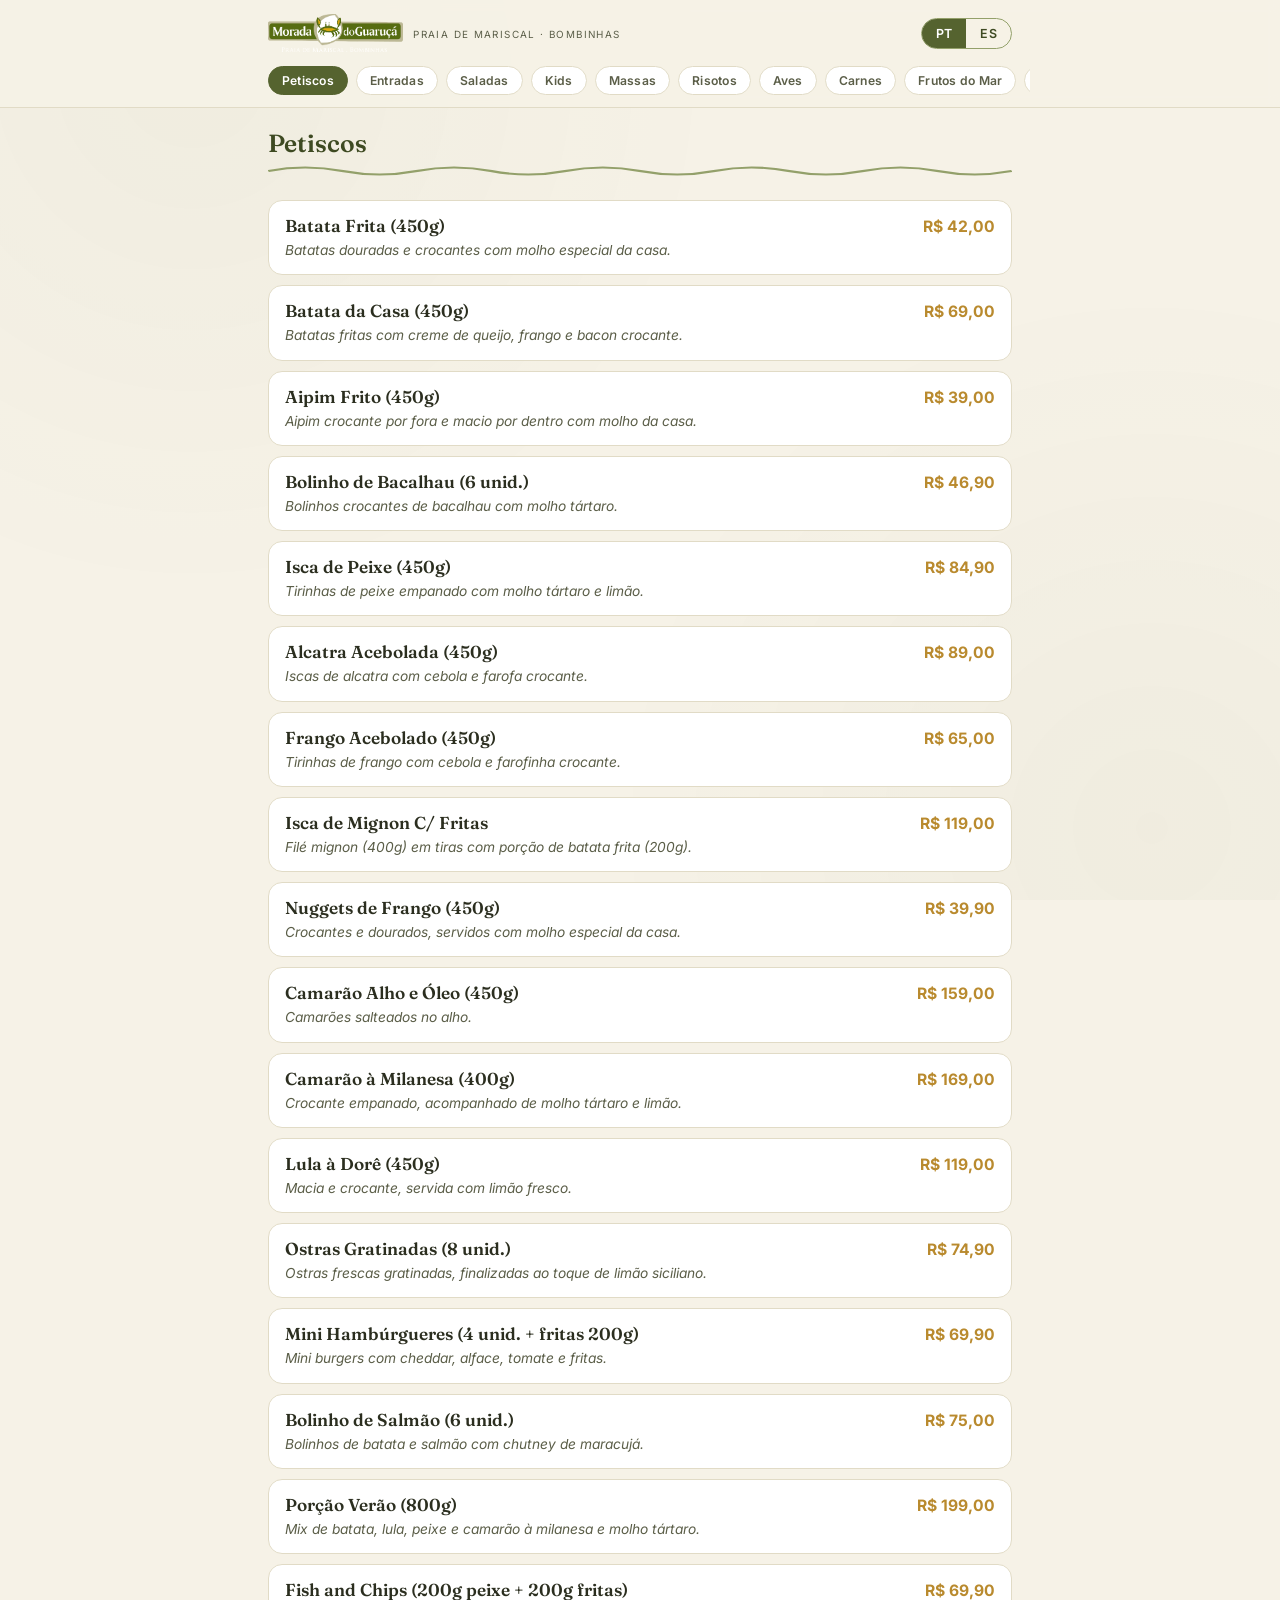
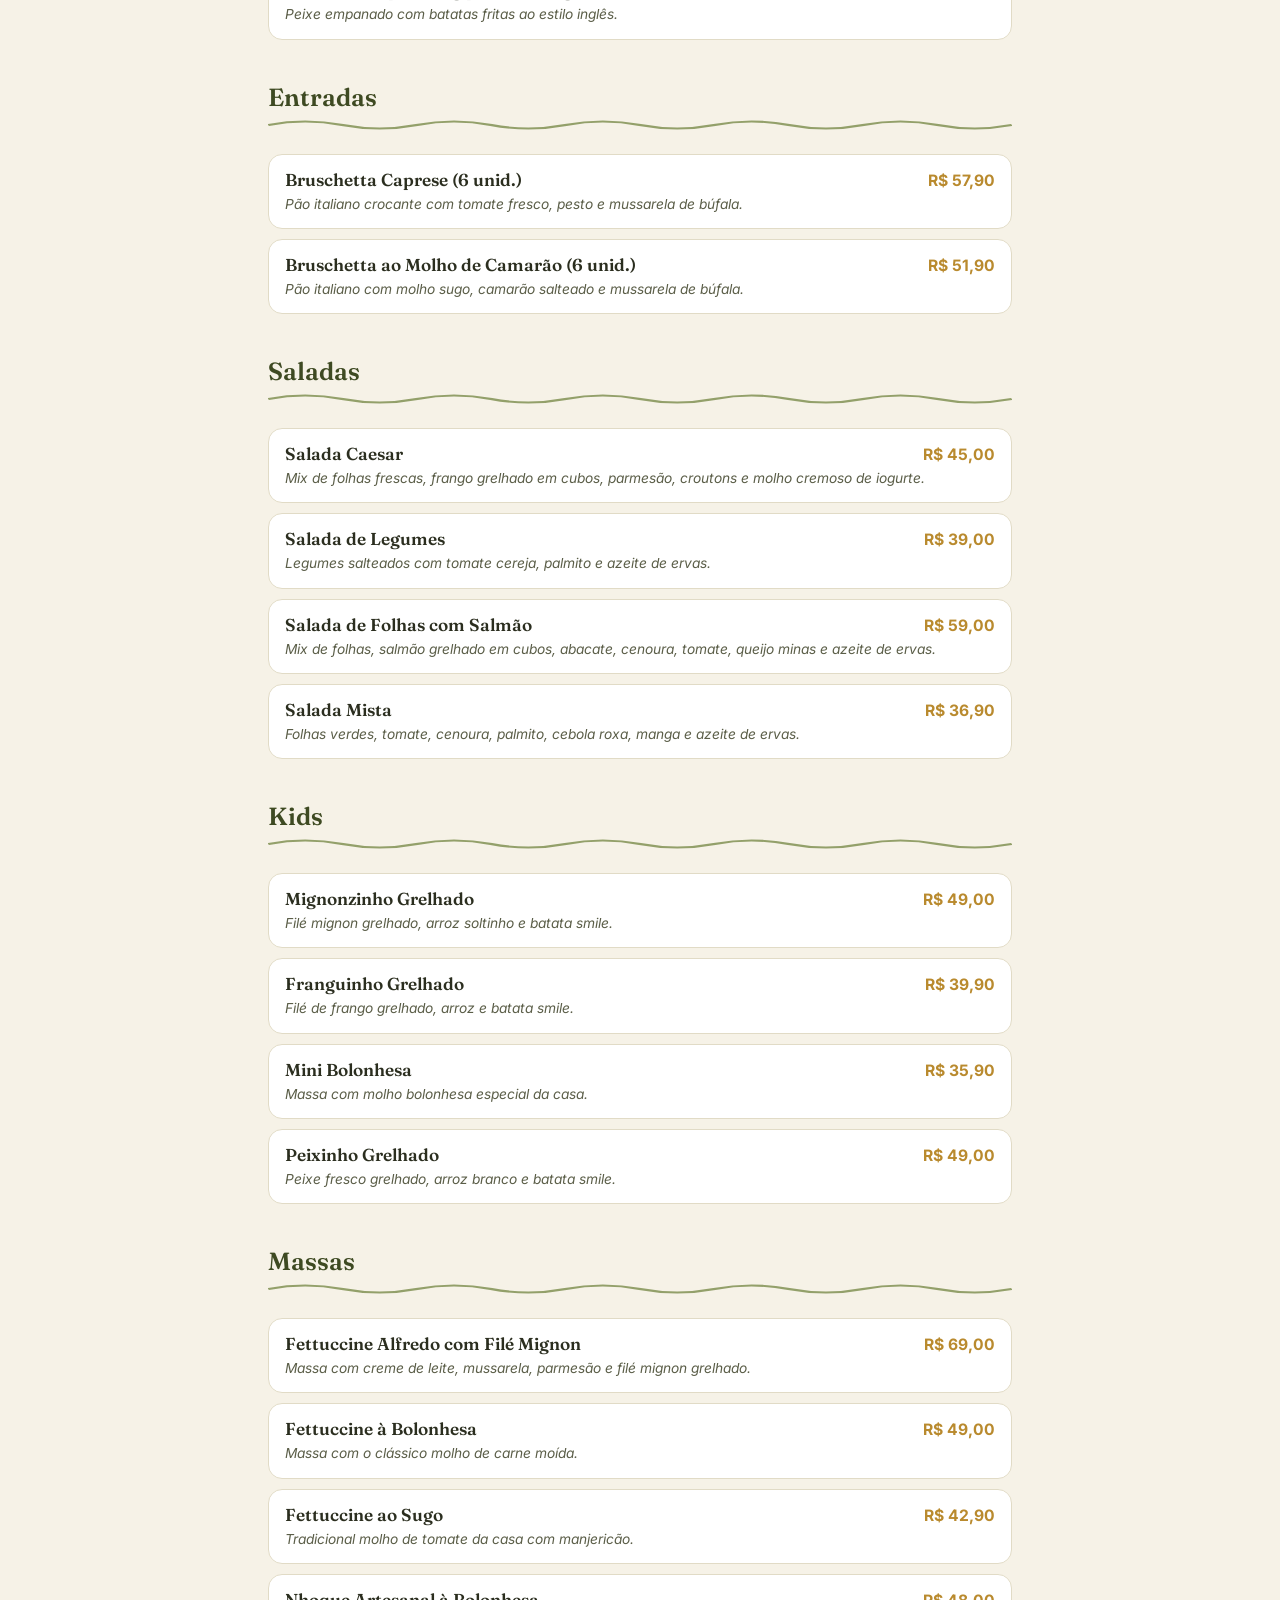
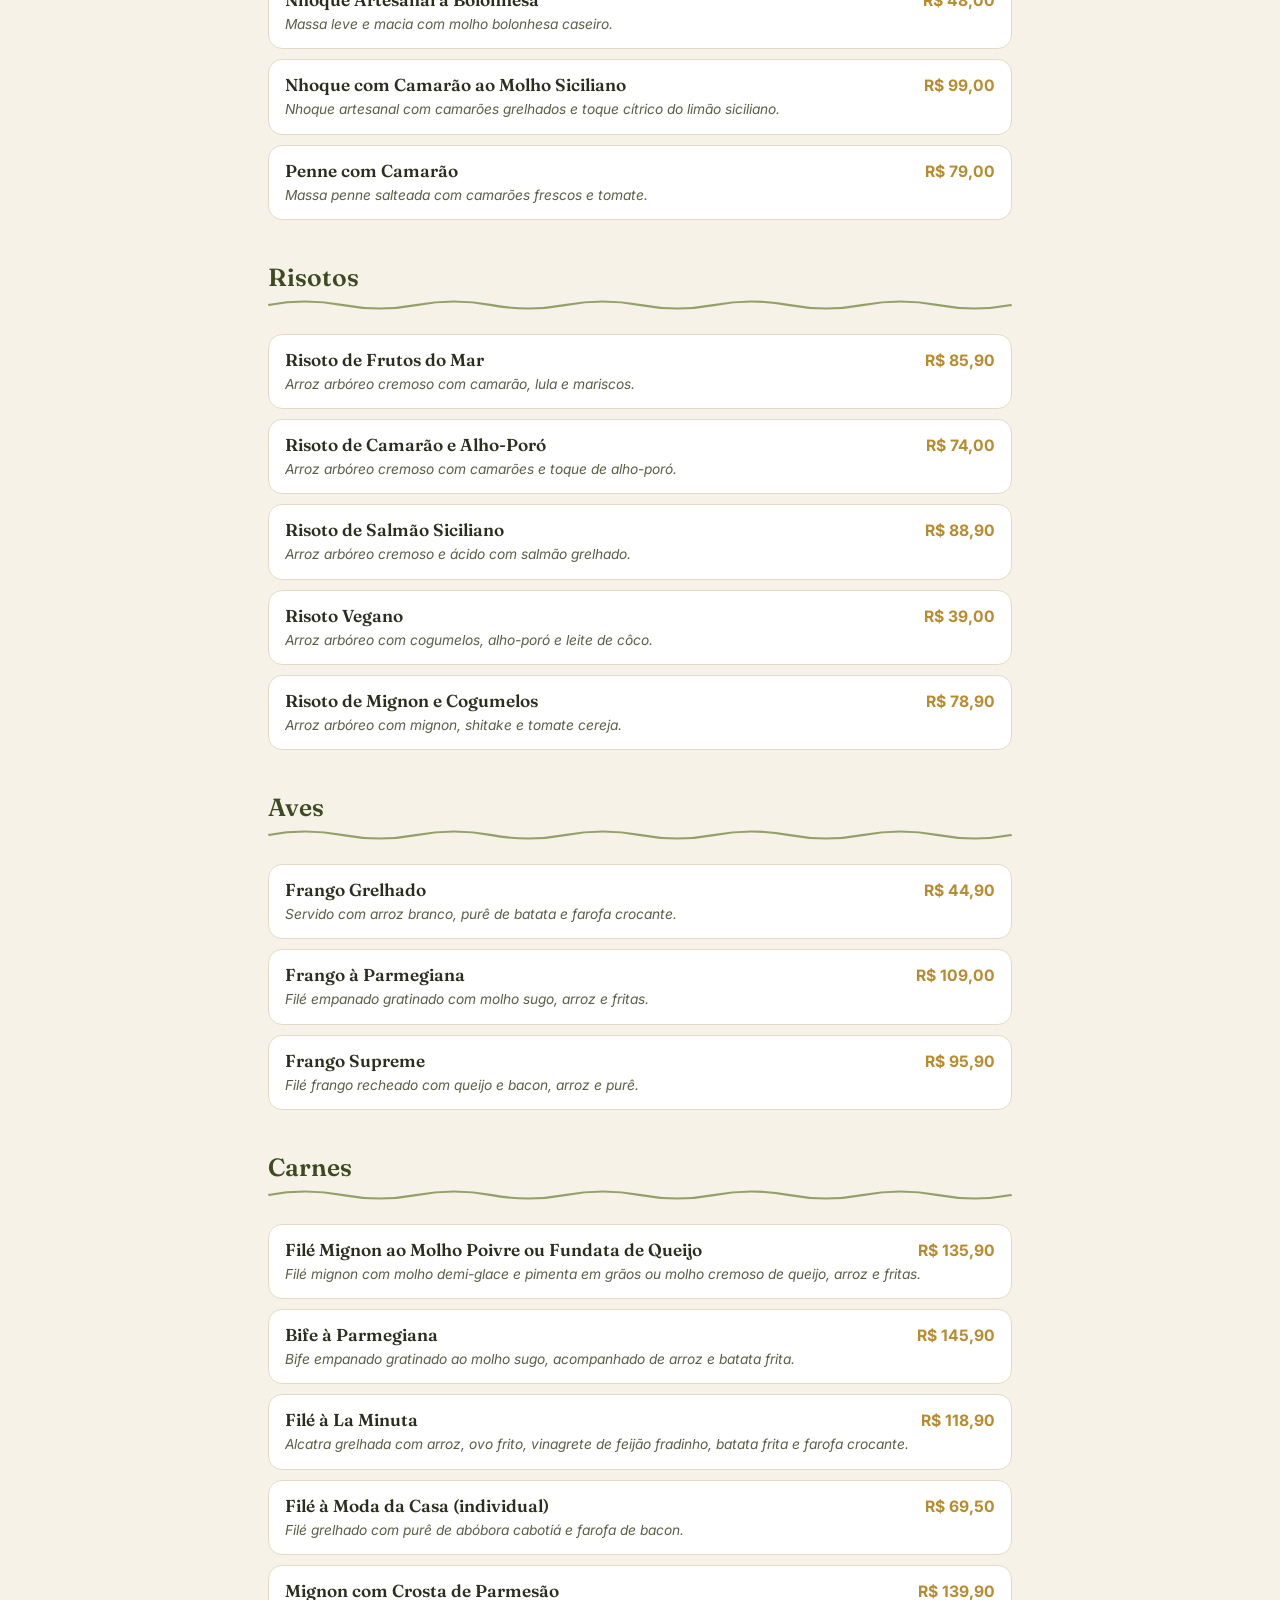
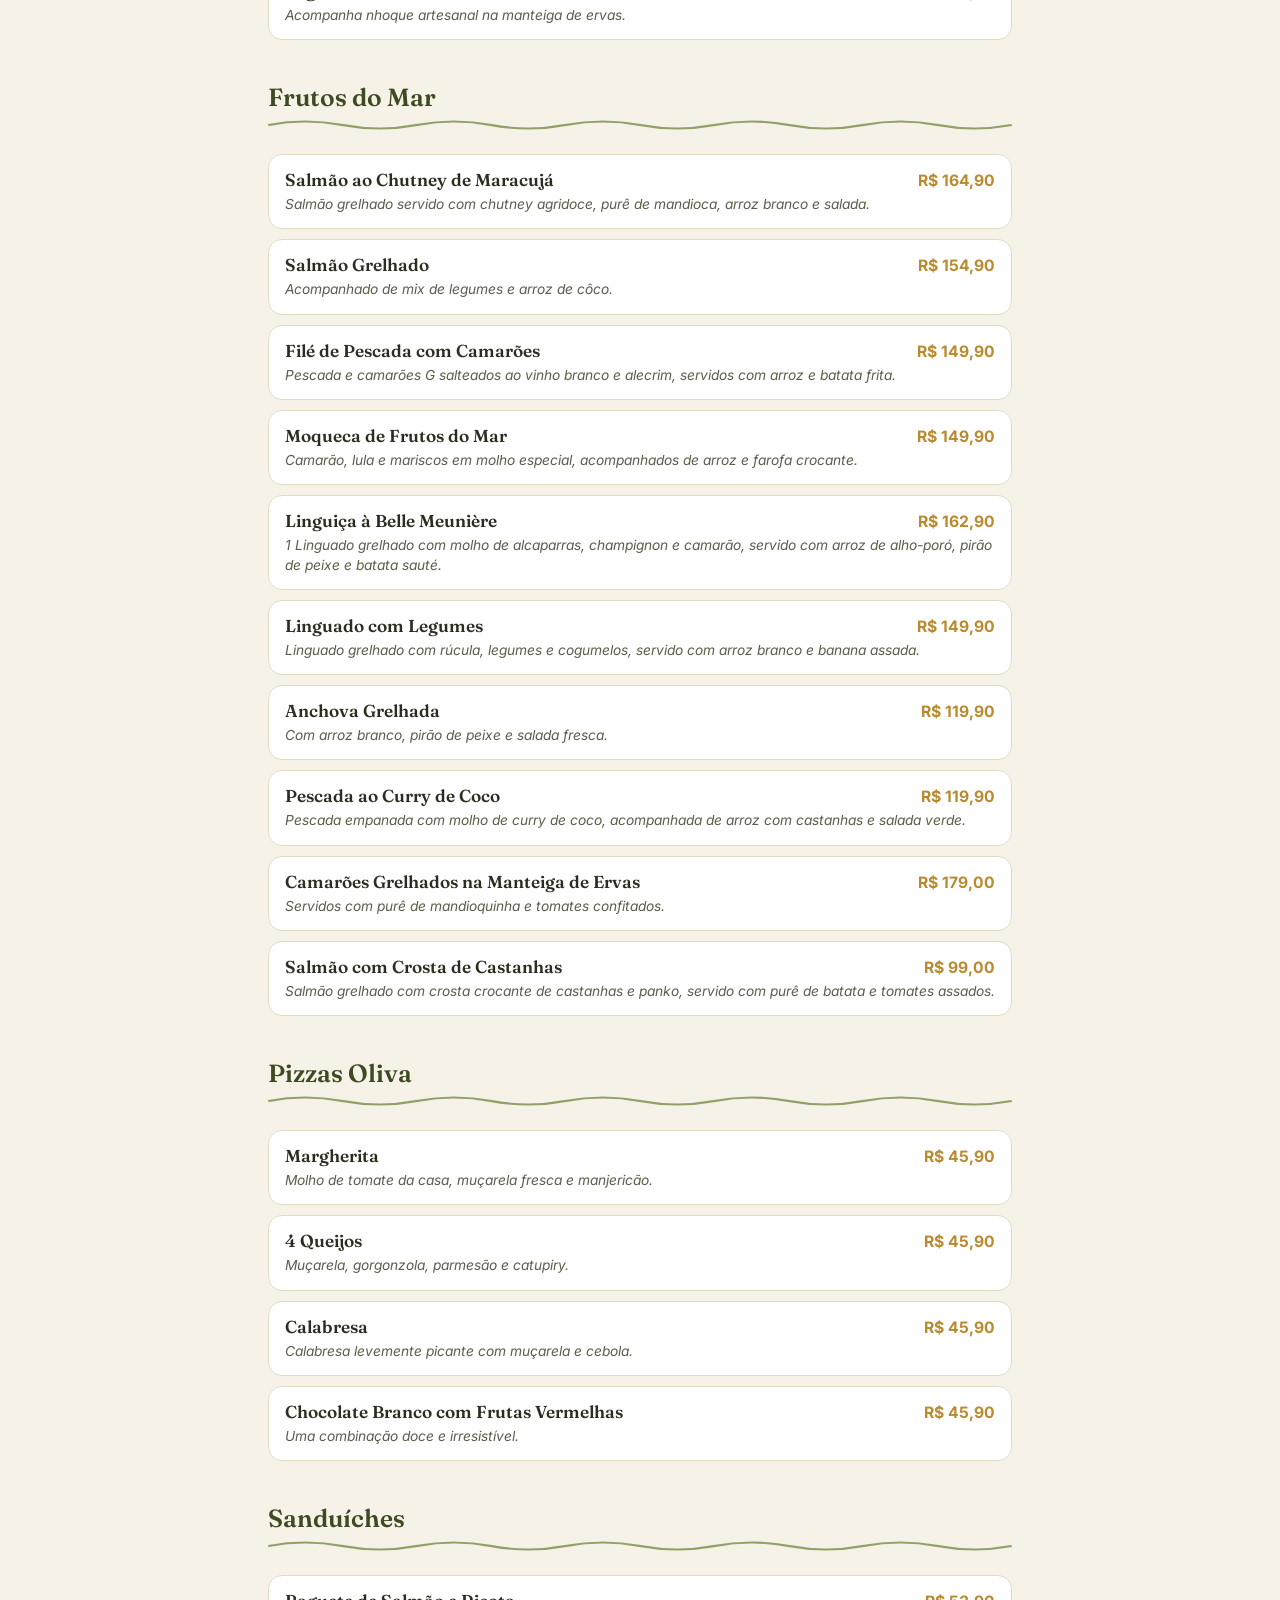
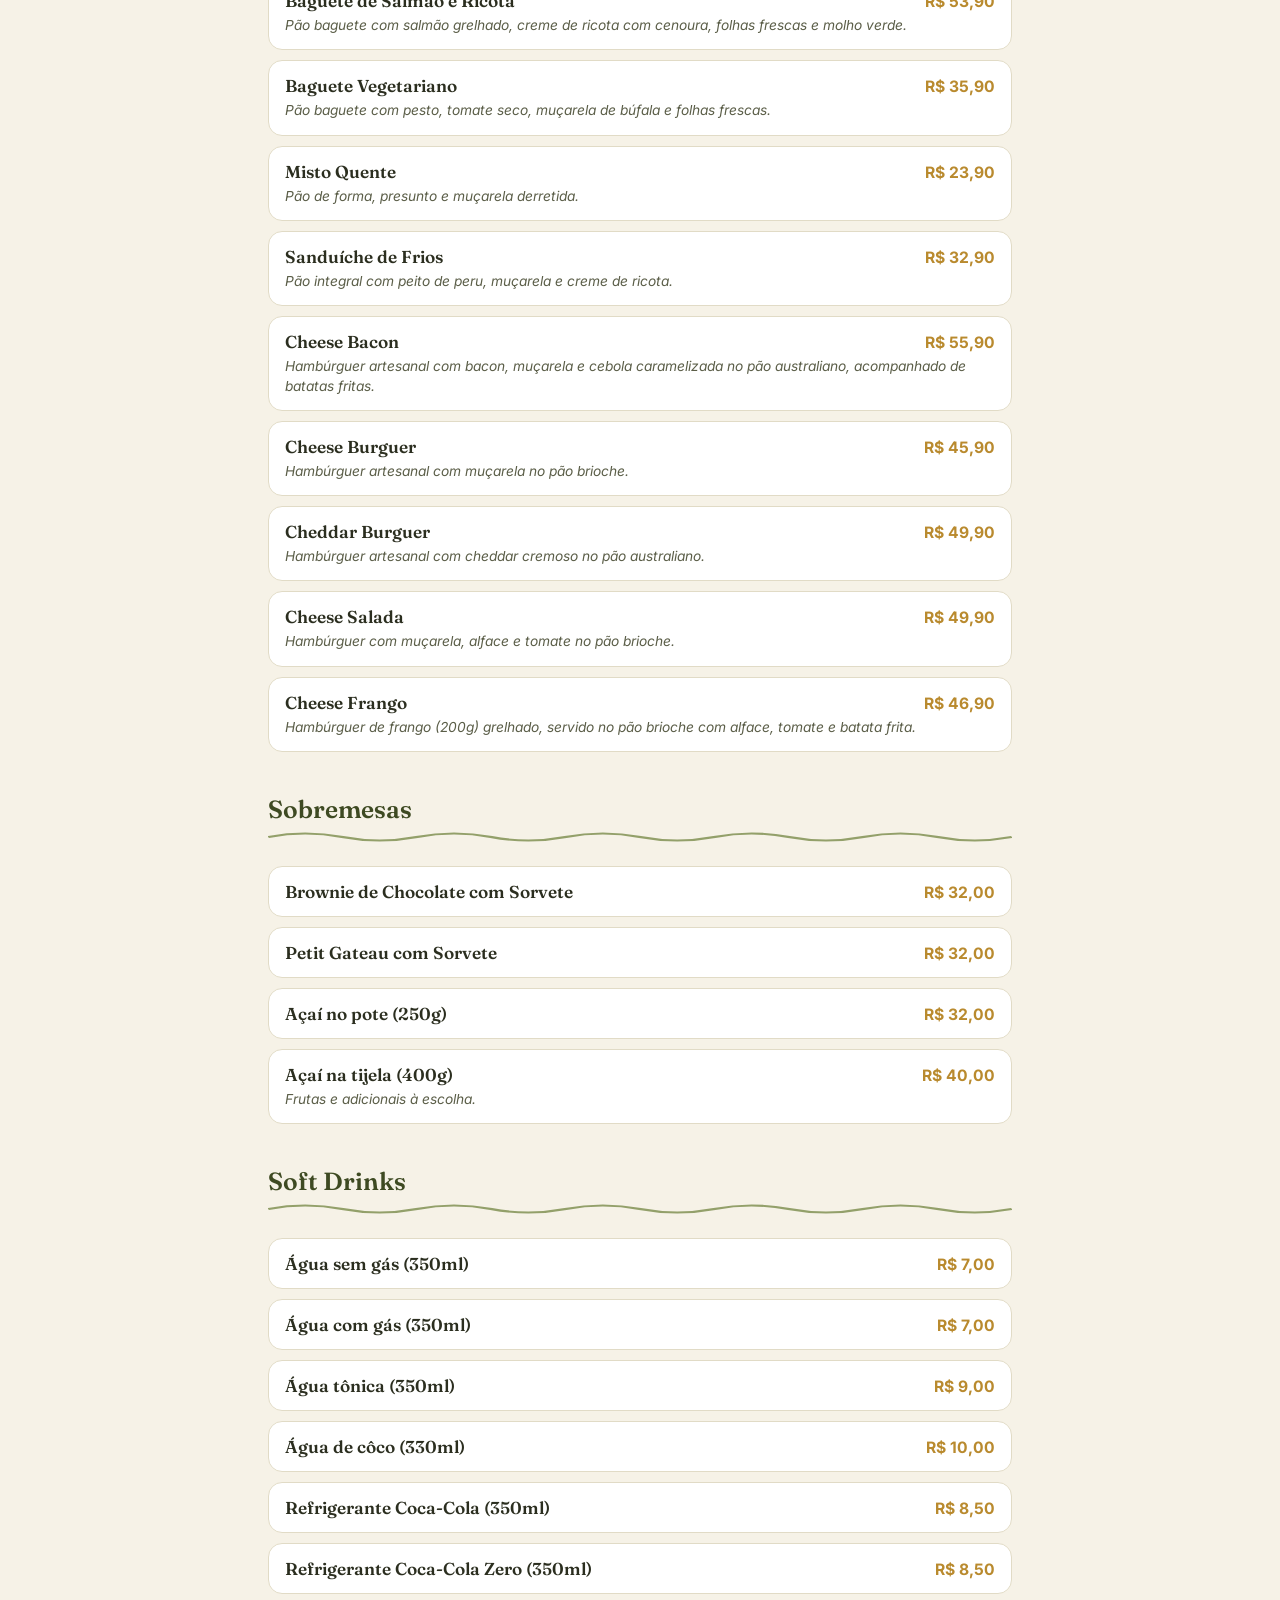
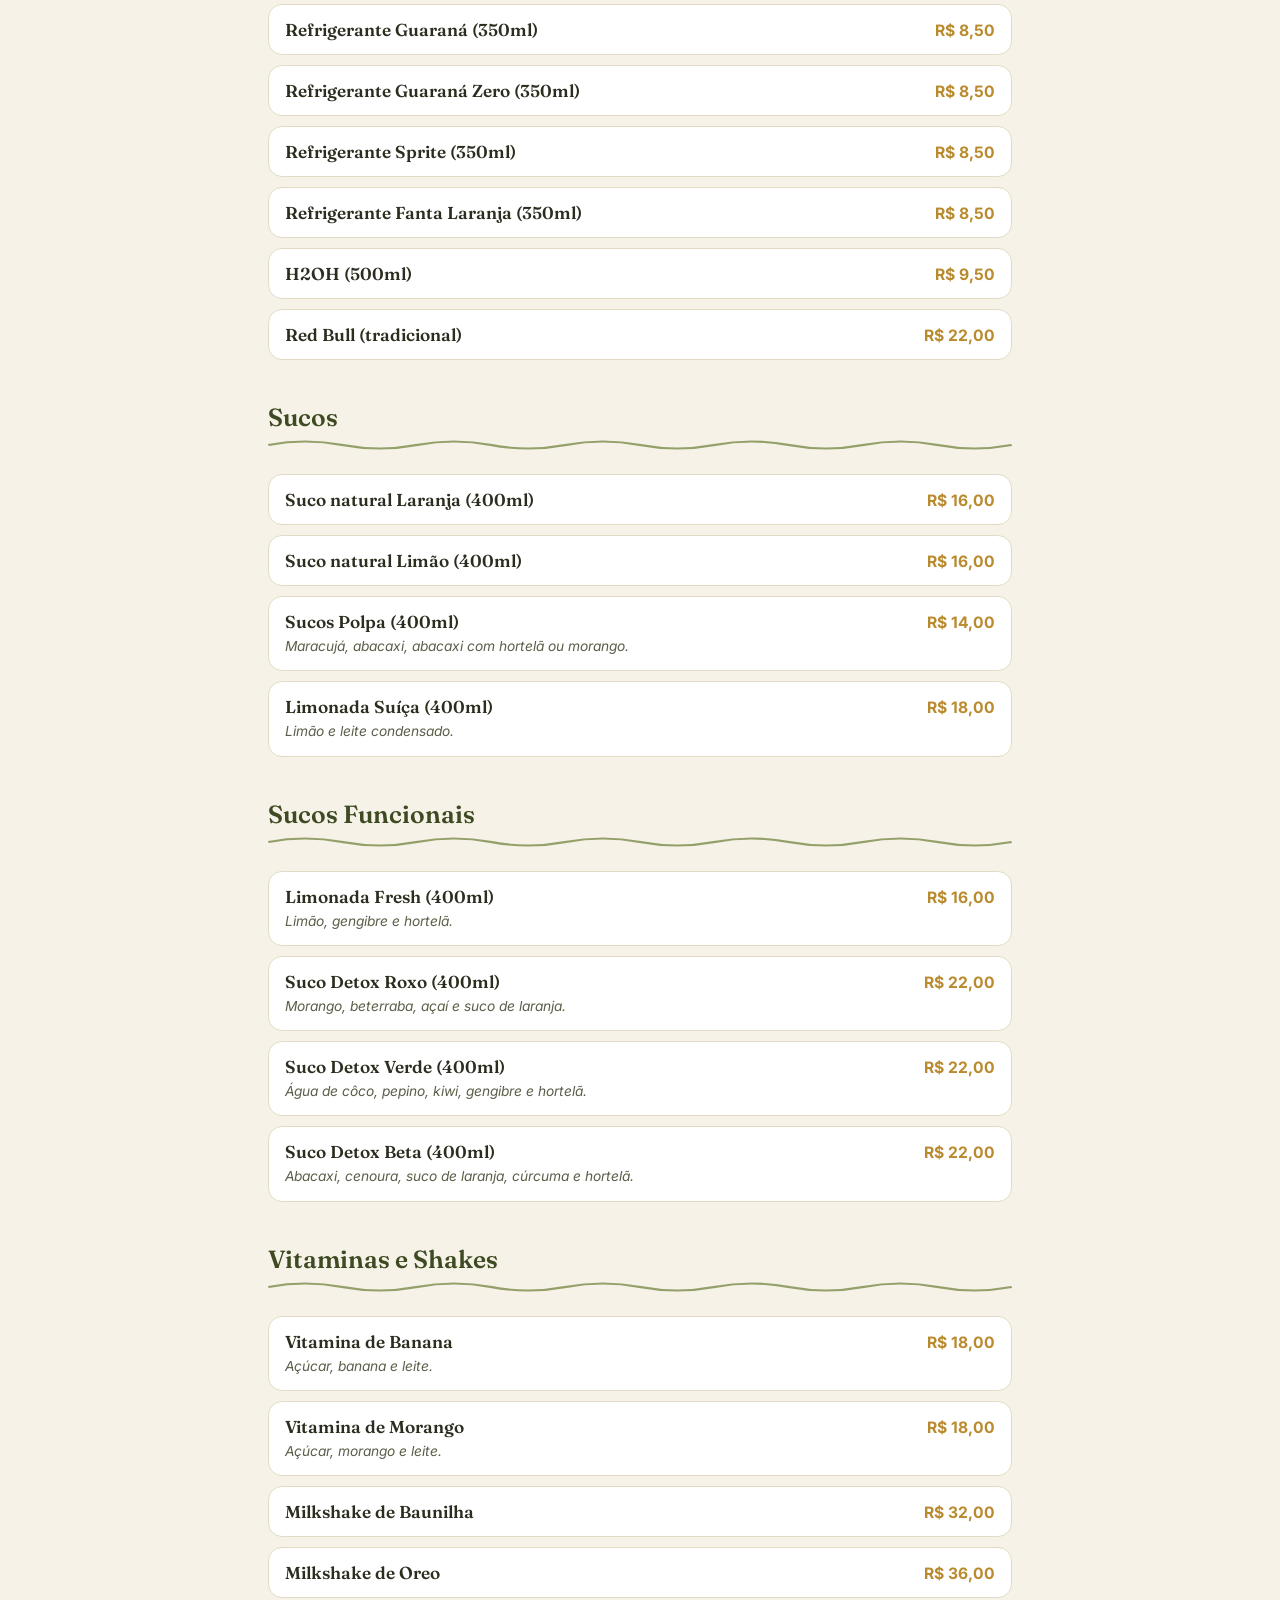
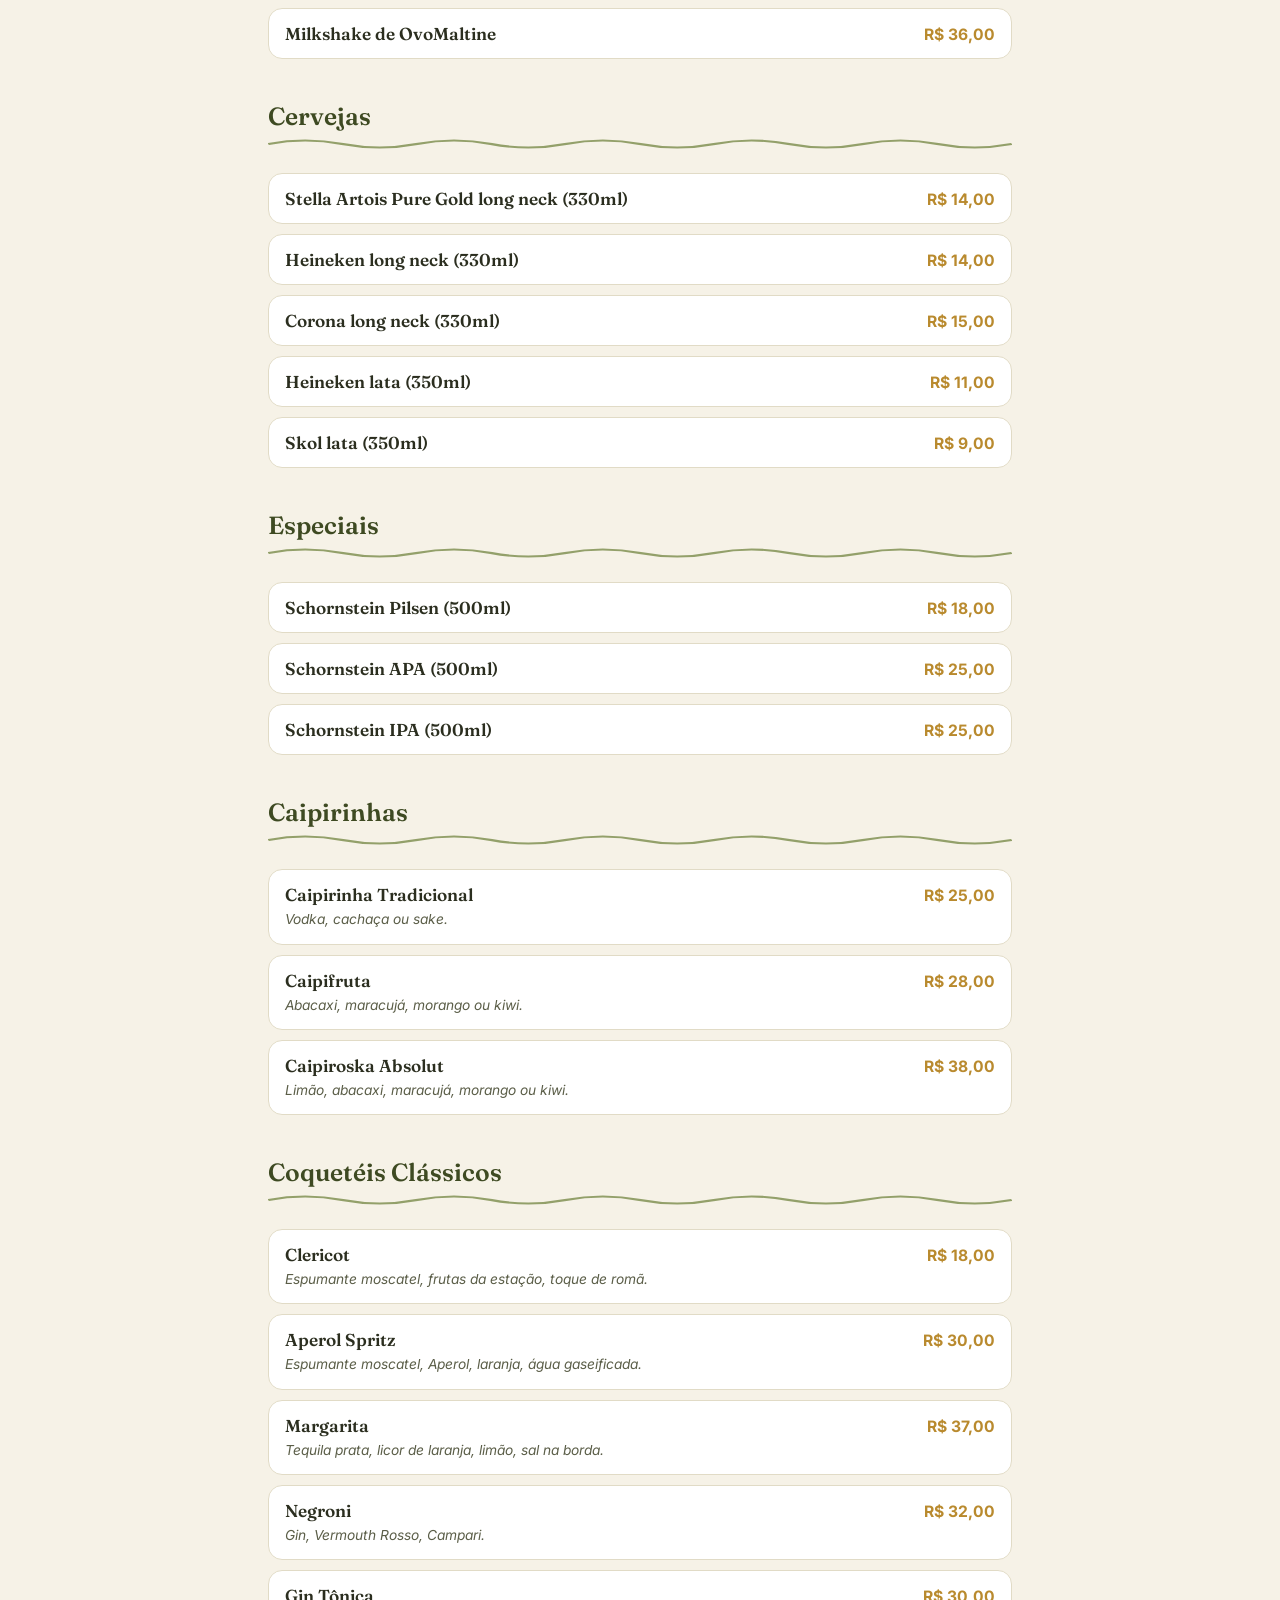
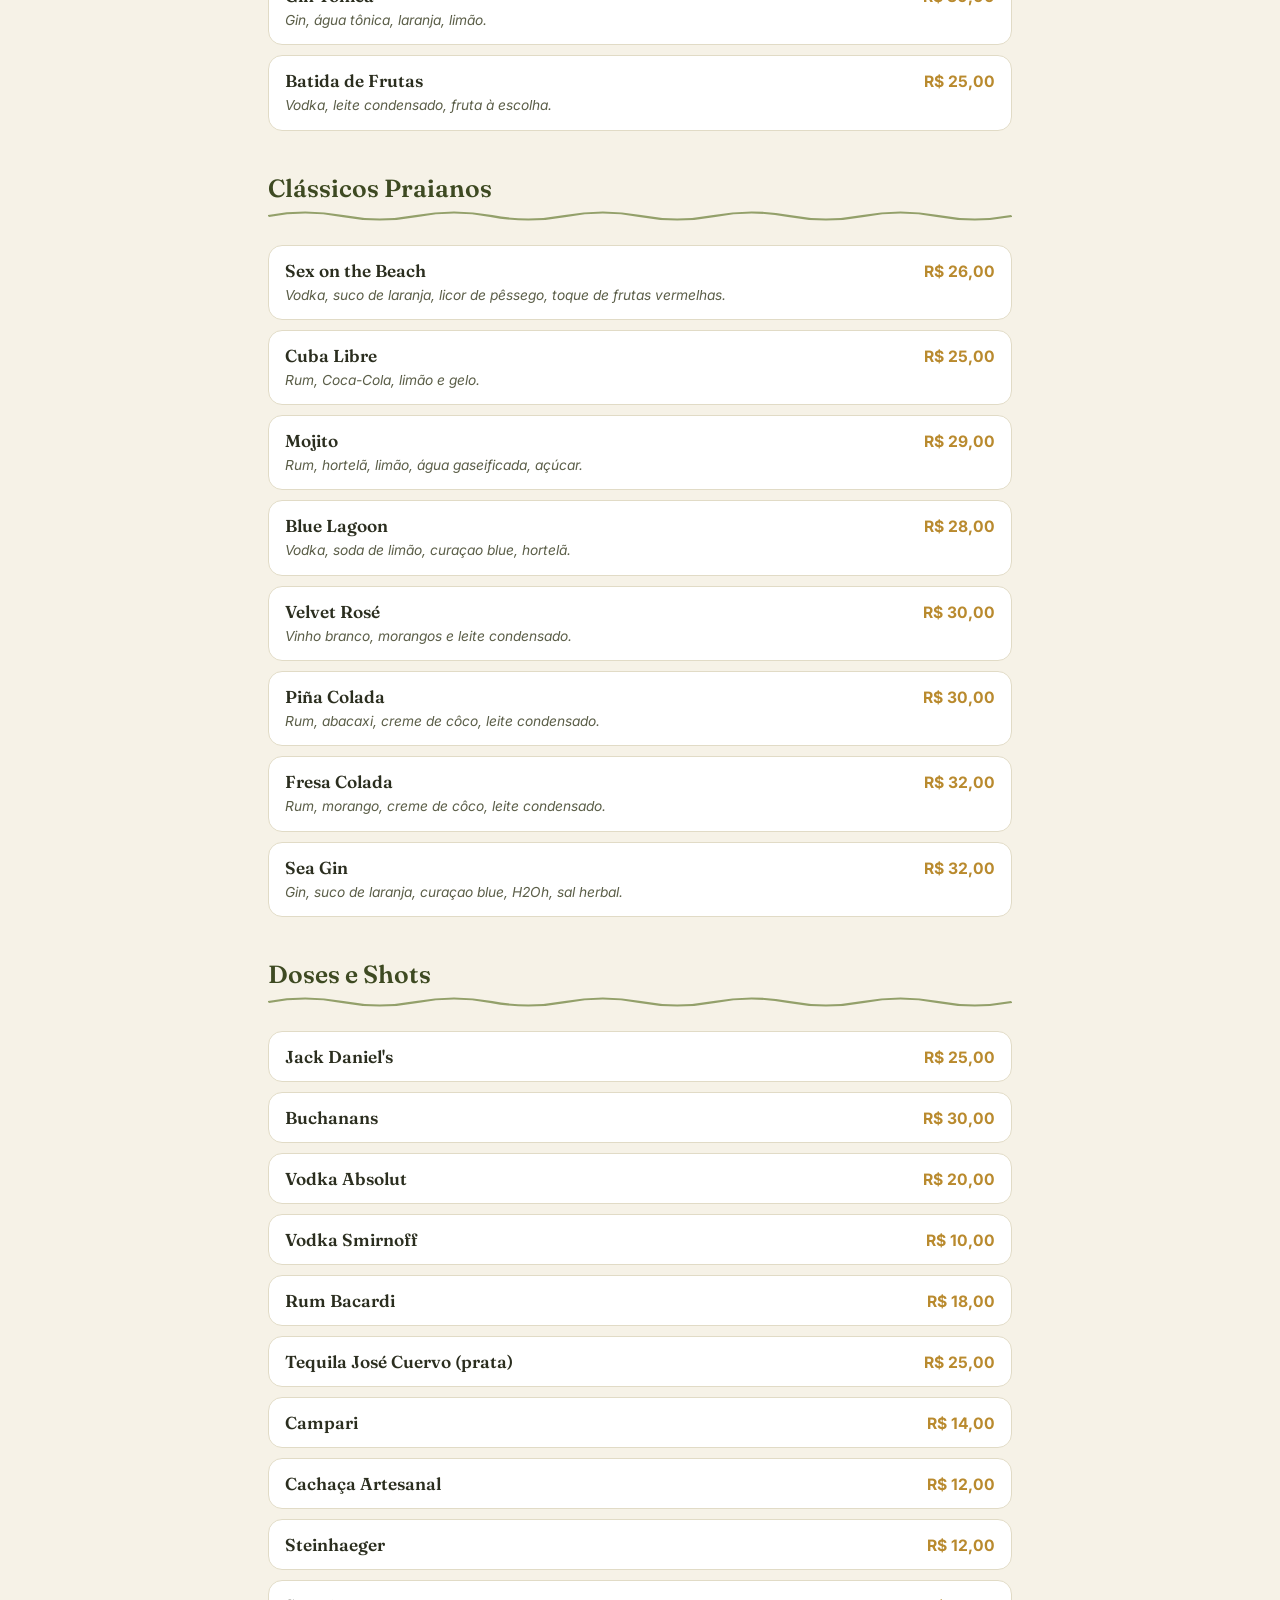
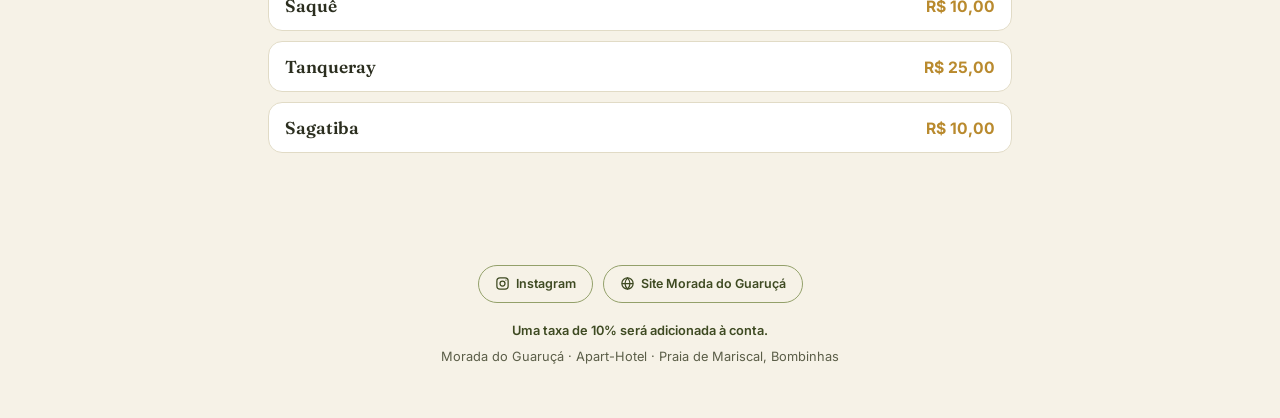
==== index.html @ 05467a36 "Add files via upload" ====
<!DOCTYPE html>
<html lang="pt-BR">
<head>
<meta charset="UTF-8">
<meta name="viewport" content="width=device-width, initial-scale=1.0">
<title>Cardápio · Morada do Guaruçá</title>
<link rel="preconnect" href="https://fonts.googleapis.com">
<link rel="preconnect" href="https://fonts.gstatic.com" crossorigin>
<link href="https://fonts.googleapis.com/css2?family=Fraunces:ital,opsz,wght@0,9..144,400;0,9..144,600;0,9..144,700;1,9..144,500&family=Inter:wght@400;500;600;700&display=swap" rel="stylesheet">
<style>
  :root{
    --bg: #F6F2E7;
    --paper: #FFFFFF;
    --ink: #2B2E1F;
    --ink-soft: #5B5E48;
    --olive: #55632F;
    --olive-deep: #3E4A22;
    --olive-soft: #93A06A;
    --sand: #B98A2E;
    --line: #E1DBC6;
    --radius: 14px;
    --maxw: 780px;
  }
  *{box-sizing:border-box;}
  html{scroll-behavior:smooth;}
  @media (prefers-reduced-motion: reduce){
    html{scroll-behavior:auto;}
  }
  body{
    margin:0;
    background:var(--bg);
    color:var(--ink);
    font-family:'Inter',sans-serif;
    -webkit-font-smoothing:antialiased;
  }
  .bg-texture{
    position:fixed; inset:0; z-index:-1; opacity:.5; pointer-events:none;
    background-image:
      radial-gradient(circle at 15% 8%, rgba(85,99,47,.07), transparent 40%),
      radial-gradient(circle at 90% 92%, rgba(85,99,47,.07), transparent 40%);
  }

  /* ---------- Header ---------- */
  header{
    position:sticky; top:0; z-index:50;
    background:rgba(246,242,231,.92);
    backdrop-filter:blur(6px);
    border-bottom:1px solid var(--line);
  }
  .header-top{
    max-width:var(--maxw); margin:0 auto;
    display:flex; align-items:center; justify-content:space-between;
    padding:14px 18px 8px;
  }
  .brand{ display:flex; align-items:center; gap:10px; }
  .brand img.logo{ height:38px; width:auto; flex-shrink:0; display:block; }
  .brand-text{ line-height:1.1; }
  .brand-text span{
    font-size:.62rem; letter-spacing:.14em; text-transform:uppercase;
    color:var(--ink-soft);
  }
  .lang-toggle{
    display:flex; border:1px solid var(--olive-soft); border-radius:999px; overflow:hidden;
    flex-shrink:0;
  }
  .lang-toggle button{
    border:none; background:transparent; padding:7px 14px; font-family:'Inter',sans-serif;
    font-size:.78rem; font-weight:600; letter-spacing:.03em; color:var(--olive-deep);
    cursor:pointer; transition:background .2s,color .2s;
  }
  .lang-toggle button.active{ background:var(--olive); color:#fff; }

  nav.cats{
    max-width:var(--maxw); margin:0 auto;
    display:flex; gap:8px; overflow-x:auto; padding:6px 18px 12px;
    scrollbar-width:none;
  }
  nav.cats::-webkit-scrollbar{ display:none; }
  nav.cats a{
    flex-shrink:0; white-space:nowrap;
    font-size:.76rem; font-weight:600; letter-spacing:.02em;
    color:var(--ink-soft); text-decoration:none;
    padding:6px 13px; border-radius:999px; border:1px solid var(--line);
    background:var(--paper);
    transition:background .2s,color .2s,border-color .2s;
  }
  nav.cats a.active{
    background:var(--olive); color:#fff; border-color:var(--olive);
  }

  /* ---------- Main ---------- */
  main{ max-width:var(--maxw); margin:0 auto; padding:20px 18px 60px; }

  .wave{ width:100%; height:14px; display:block; margin:6px 0 22px; }
  .wave path{ stroke:var(--olive-soft); stroke-width:2; fill:none; }

  section.cat{ scroll-margin-top:118px; margin-bottom:42px; }
  section.cat h2{
    font-family:'Fraunces',serif; font-weight:600; font-size:1.55rem;
    color:var(--olive-deep); margin:0 0 2px;
  }

  .item{
    background:var(--paper);
    border:1px solid var(--line);
    border-radius:var(--radius);
    padding:14px 16px;
    margin-bottom:10px;
  }
  .item-row{
    display:flex; justify-content:space-between; align-items:baseline; gap:12px;
  }
  .item-name{
    font-family:'Fraunces',serif; font-weight:600; font-size:1.02rem;
    color:var(--ink);
  }
  .item-price{
    font-weight:700; font-size:.98rem; color:var(--sand);
    white-space:nowrap;
  }
  .item-desc{
    margin-top:5px; font-size:.86rem; line-height:1.4; color:var(--ink-soft);
    font-style:italic;
  }

  footer{
    max-width:var(--maxw); margin:0 auto; padding:10px 18px 50px;
    text-align:center; color:var(--ink-soft); font-size:.8rem; line-height:1.6;
  }
  footer .taxa{ font-weight:600; color:var(--olive-deep); margin-bottom:6px; }
  .footer-links{
    display:flex; justify-content:center; gap:10px; margin-bottom:18px; flex-wrap:wrap;
  }
  .footer-links a{
    display:inline-flex; align-items:center; gap:6px;
    text-decoration:none; color:var(--olive-deep);
    border:1px solid var(--olive-soft); border-radius:999px;
    padding:8px 16px; font-size:.78rem; font-weight:600;
    transition:background .2s,color .2s;
  }
  .footer-links a:hover{ background:var(--olive); color:#fff; border-color:var(--olive); }
  .footer-links svg{ width:15px; height:15px; }

  .top-link{
    position:fixed; right:16px; bottom:16px; z-index:40;
    width:42px; height:42px; border-radius:50%;
    background:var(--olive); color:#fff;
    display:flex; align-items:center; justify-content:center;
    text-decoration:none; box-shadow:0 3px 10px rgba(0,0,0,.18);
    font-size:1.1rem;
    opacity:0; pointer-events:none; transition:opacity .25s;
  }
  .top-link.show{ opacity:1; pointer-events:auto; }

  @media (min-width:600px){
    .item-name{ font-size:1.08rem; }
  }
</style>
</head>
<body>

<div class="bg-texture"></div>

<header>
  <div class="header-top">
    <div class="brand">
      <img class="logo" src="[data-uri]" alt="Morada do Guaruçá">
      <div class="brand-text">
        <span>Praia de Mariscal · Bombinhas</span>
      </div>
    </div>
    <div class="lang-toggle" id="langToggle">
      <button data-lang="pt" class="active">PT</button>
      <button data-lang="es">ES</button>
    </div>
  </div>
  <nav class="cats" id="catNav"></nav>
</header>

<main id="menuRoot"></main>

<footer>
  <div class="footer-links">
    <a href="https://www.instagram.com/moradadoguaruca/" target="_blank" rel="noopener">
      <svg viewBox="0 0 24 24" fill="none" stroke="currentColor" stroke-width="2"><rect x="3" y="3" width="18" height="18" rx="5"/><circle cx="12" cy="12" r="4"/><circle cx="17.5" cy="6.5" r="1" fill="currentColor" stroke="none"/></svg>
      Instagram
    </a>
    <a href="https://oferta.moradadoguaruca.com.br/nossos-links" target="_blank" rel="noopener">
      <svg viewBox="0 0 24 24" fill="none" stroke="currentColor" stroke-width="2"><circle cx="12" cy="12" r="9"/><path d="M3 12h18M12 3c2.5 2.7 4 6 4 9s-1.5 6.3-4 9c-2.5-2.7-4-6-4-9s1.5-6.3 4-9z"/></svg>
      <span data-i18n="footerSite"></span>
    </a>
  </div>
  <div class="taxa" data-i18n="footerTaxa"></div>
  <div data-i18n="footerCredit"></div>
</footer>

<a href="#top" class="top-link" id="topLink" aria-label="Voltar ao topo">↑</a>

<script>
/* ============ Helpers de dados ============ */
// Por enquanto o campo "es" repete o texto em "pt" tal como pedido.
// Para traduzir depois: edite apenas o objeto "es" de cada item/categoria.
// name/desc/price: texto original en portugués (obligatorio).
// nameEs/descEs: texto en español (OPCIONAL). Si no los escribís,
// el español muestra automáticamente el mismo texto en portugués.
function I(name, desc, price, nameEs, descEs){
  return {
    price: price,
    pt:{ name:name, desc: desc||'' },
    es:{ name: (nameEs!==undefined ? nameEs : name), desc: (descEs!==undefined ? descEs : (desc||'')) }
  };
}
// title/titleEs: igual que arriba, titleEs es opcional.
function C(id, title, items, titleEs){
  return { id:id, title:{ pt:title, es:(titleEs!==undefined ? titleEs : title) }, items:items };
}

const UI = {
  footerTaxa: { pt:'Uma taxa de 10% será adicionada à conta.', es:'Uma taxa de 10% será adicionada à conta.' },
  footerCredit: { pt:'Morada do Guaruçá · Apart-Hotel · Praia de Mariscal, Bombinhas', es:'Morada do Guaruçá · Apart-Hotel · Praia de Mariscal, Bombinhas' },
  footerSite: { pt:'Site Morada do Guaruçá', es:'Site Morada do Guaruçá' }
};

/* ============ Cardápio completo ============ */
const MENU = [

C('petiscos','Petiscos', [
  I('Batata Frita (450g)','Batatas douradas e crocantes com molho especial da casa.','R$ 42,00','Papas Fritas (450g)','Papas doradas y crocantes con salsa especial de la casa.'),
  I('Batata da Casa (450g)','Batatas fritas com creme de queijo, frango e bacon crocante.','R$ 69,00','Papas de la Casa (450g)','Papas fritas con crema de queso, pollo y bacon crocante.'),
  I('Aipim Frito (450g)','Aipim crocante por fora e macio por dentro com molho da casa.','R$ 39,00','Mandioca Frita (450g)','Mandioca crocante por fuera y tierna por dentro con salsa de la casa.'),
  I('Bolinho de Bacalhau (6 unid.)','Bolinhos crocantes de bacalhau com molho tártaro.','R$ 46,90','Buñuelos de Bacalao (6 unid.)','Buñuelos crocantes de bacalao con salsa tártara.'),
  I('Isca de Peixe (450g)','Tirinhas de peixe empanado com molho tártaro e limão.','R$ 84,90','Pescado Empanado (450g)','Tiritas de pescado rebozado con salsa tártara y limón.'),
  I('Alcatra Acebolada (450g)','Iscas de alcatra com cebola e farofa crocante.','R$ 89,00','Bife de Cuadril Encebollado (450g)','Tiritas de cuadril con cebolla y farofa crocante.'),
  I('Frango Acebolado (450g)','Tirinhas de frango com cebola e farofinha crocante.','R$ 65,00','Pollo Encebollado (450g)','Tiritas de pollo con cebolla y farofa crocante.'),
  I('Isca de Mignon C/ Fritas','Filé mignon (400g) em tiras com porção de batata frita (200g).','R$ 119,00','Lomo con Papas Fritas','Lomo (400g) en tiras con una porción de papas fritas (200g).'),
  I('Nuggets de Frango (450g)','Crocantes e dourados, servidos com molho especial da casa.','R$ 39,90','Nuggets de Pollo (450g)','Crocantes y dorados, servidos con salsa especial de la casa.'),
  I('Camarão Alho e Óleo (450g)','Camarões salteados no alho.','R$ 159,00','Camarones en Ajo y Aceite (450g)','Camarones salteados con ajo.'),
  I('Camarão à Milanesa (400g)','Crocante empanado, acompanhado de molho tártaro e limão.','R$ 169,00','Camarones Empanados (400g)','Crocantes y rebozados, acompañados con salsa tártara y limón.'),
  I('Lula à Dorê (450g)','Macia e crocante, servida com limão fresco.','R$ 119,00','Rabas a la Romana (450g)','Tiernas y crocantes, servidas con limón fresco.'),
  I('Ostras Gratinadas (8 unid.)','Ostras frescas gratinadas, finalizadas ao toque de limão siciliano.','R$ 74,90','Ostras Gratinadas (8 unid.)','Ostras frescas gratinadas, terminadas con un toque de limón siciliano.'),
  I('Mini Hambúrgueres (4 unid. + fritas 200g)','Mini burgers com cheddar, alface, tomate e fritas.','R$ 69,90','Mini Hamburguesas (4 unid. + papas fritas 200g)','Mini burgers con cheddar, lechuga, tomate y papas fritas.'),
  I('Bolinho de Salmão (6 unid.)','Bolinhos de batata e salmão com chutney de maracujá.','R$ 75,00','Buñuelos de Salmón (6 unid.)','Buñuelos de papa y salmón con chutney de maracuyá.'),
  I('Porção Verão (800g)','Mix de batata, lula, peixe e camarão à milanesa e molho tártaro.','R$ 199,00','Porción de Verano (800g)','Mix de papas fritas, rabas, pescado y camarones empanados con salsa tártara.'),
  I('Fish and Chips (200g peixe + 200g fritas)','Peixe empanado com batatas fritas ao estilo inglês.','R$ 69,90','Fish and Chips (200g pescado + 200g papas fritas)','Pescado rebozado con papas fritas al estilo inglés.'),
], 'Porciones'),

C('entradas','Entradas', [
  I('Bruschetta Caprese (6 unid.)','Pão italiano crocante com tomate fresco, pesto e mussarela de búfala.','R$ 57,90','Bruschetta Caprese (6 unid.)','Pan italiano crocante con tomate fresco, pesto y muzzarella de búfala.'),
  I('Bruschetta ao Molho de Camarão (6 unid.)','Pão italiano com molho sugo, camarão salteado e mussarela de búfala.','R$ 51,90','Bruschetta con Salsa de Camarones (6 unid.)','Pan italiano con salsa de tomate, camarones salteados y muzzarella de búfala.'),
]),

C('saladas','Saladas', [
  I('Salada Caesar','Mix de folhas frescas, frango grelhado em cubos, parmesão, croutons e molho cremoso de iogurte.','R$ 45,00','Ensalada Caesar','Mix de hojas verdes, pollo a la plancha en cubos, parmesano, croutons y aderezo cremoso de yogur.'),
  I('Salada de Legumes','Legumes salteados com tomate cereja, palmito e azeite de ervas.','R$ 39,00','Ensalada de Vegetales','Vegetales salteados con tomates cherry, palmitos y aceite de hierbas.'),
  I('Salada de Folhas com Salmão','Mix de folhas, salmão grelhado em cubos, abacate, cenoura, tomate, queijo minas e azeite de ervas.','R$ 59,00','Ensalada de Hojas Verdes con Salmón','Mix de hojas verdes, salmón a la plancha en cubos, palta, zanahoria, tomate, queso fresco y aceite de hierbas.'),
  I('Salada Mista','Folhas verdes, tomate, cenoura, palmito, cebola roxa, manga e azeite de ervas.','R$ 36,90','Ensalada Mixta','Hojas verdes, tomate, zanahoria, palmitos, cebolla morada, mango y aceite de hierbas.'),
], 'Ensaladas'),

C('kids','Kids', [
  I('Mignonzinho Grelhado','Filé mignon grelhado, arroz soltinho e batata smile.','R$ 49,00','Lomito a la Plancha','Lomo a la plancha, arroz blanco y papas smile.'),
  I('Franguinho Grelhado','Filé de frango grelhado, arroz e batata smile.','R$ 39,90','Pollito a la Plancha','Filet de pollo a la plancha, arroz y papas smile.'),
  I('Mini Bolonhesa','Massa com molho bolonhesa especial da casa.','R$ 35,90','Mini Boloñesa','Pasta con salsa boloñesa especial de la casa.'),
  I('Peixinho Grelhado','Peixe fresco grelhado, arroz branco e batata smile.','R$ 49,00','Pescadito a la Plancha','Pescado fresco a la plancha, arroz blanco y papas smile.'),
], 'Menú Infantil'),

C('massas','Massas', [
  I('Fettuccine Alfredo com Filé Mignon','Massa com creme de leite, mussarela, parmesão e filé mignon grelhado.','R$ 69,00','Fettuccine Alfredo con Lomo','Fettuccine con crema de leche, muzzarella, parmesano y lomo a la plancha.'),
  I('Fettuccine à Bolonhesa','Massa com o clássico molho de carne moída.','R$ 49,00','Fettuccine a la Boloñesa','Fettuccine con la clásica salsa boloñesa.'),
  I('Fettuccine ao Sugo','Tradicional molho de tomate da casa com manjericão.','R$ 42,90','Fettuccine con Salsa Filetto','Fettuccine con la tradicional salsa de tomate de la casa y albahaca.'),
  I('Nhoque Artesanal à Bolonhesa','Massa leve e macia com molho bolonhesa caseiro.','R$ 48,00','Ñoquis Artesanales a la Boloñesa','Ñoquis suaves acompañados de salsa boloñesa casera.'),
  I('Nhoque com Camarão ao Molho Siciliano','Nhoque artesanal com camarões grelhados e toque cítrico do limão siciliano.','R$ 99,00','Ñoquis con Camarones y Salsa Siciliana','Ñoquis artesanales con camarones a la plancha y un toque cítrico de limón siciliano.'),
  I('Penne com Camarão','Massa penne salteada com camarões frescos e tomate.','R$ 79,00','Mostacholes con Camarones','Clásica pasta mostachol salteada con camarones frescos y tomate.'),
], 'Pastas'),

C('risotos','Risotos', [
  I('Risoto de Frutos do Mar','Arroz arbóreo cremoso com camarão, lula e mariscos.','R$ 85,90','Risotto de Frutos de Mar','Arroz arbóreo cremoso con camarones, calamar y mariscos.'),
  I('Risoto de Camarão e Alho-Poró','Arroz arbóreo cremoso com camarões e toque de alho-poró.','R$ 74,00','Risotto de Camarones y Puerro','Arroz arbóreo cremoso con camarones y un toque de puerro.'),
  I('Risoto de Salmão Siciliano','Arroz arbóreo cremoso e ácido com salmão grelhado.','R$ 88,90','Risotto de Salmón Siciliano','Arroz arbóreo cremoso con un toque cítrico y salmón a la plancha.'),
  I('Risoto Vegano','Arroz arbóreo com cogumelos, alho-poró e leite de côco.','R$ 39,00','Risotto Vegano','Arroz arbóreo con hongos, puerro y leche de coco.'),
  I('Risoto de Mignon e Cogumelos','Arroz arbóreo com mignon, shitake e tomate cereja.','R$ 78,90','Risotto de Lomo y Hongos','Arroz arbóreo con lomo, hongos shitake y tomates cherry.'),
], 'Risottos'),

C('aves','Aves', [
  I('Frango Grelhado','Servido com arroz branco, purê de batata e farofa crocante.','R$ 44,90','Pollo a la Plancha','Servido con arroz blanco, puré de papas y farofa crocante.'),
  I('Frango à Parmegiana','Filé empanado gratinado com molho sugo, arroz e fritas.','R$ 109,00','Milanesa de Pollo a la Napolitana','Filet de pollo gratinado con salsa de tomate, arroz y papas fritas.'),
  I('Frango Supreme','Filé frango recheado com queijo e bacon, arroz e purê.','R$ 95,90','Pollo Supreme','Filet de pollo relleno de queso y panceta, acompañado de arroz y puré de papas.'),
], 'Aves'),

C('carnes','Carnes', [
  I('Filé Mignon ao Molho Poivre ou Fundata de Queijo','Filé mignon com molho demi-glace e pimenta em grãos ou molho cremoso de queijo, arroz e fritas.','R$ 135,90','Lomo con Salsa Poivre o Fundata de Queso','Lomo con salsa demi-glace y pimienta en grano o salsa cremosa de queso, arroz y papas fritas.'),
  I('Bife à Parmegiana','Bife empanado gratinado ao molho sugo, acompanhado de arroz e batata frita.','R$ 145,90','Milanesa de Carne a la Napolitana','Milanesa de carne gratinada con salsa de tomate, acompañada de arroz y papas fritas.'),
  I('Filé à La Minuta','Alcatra grelhada com arroz, ovo frito, vinagrete de feijão fradinho, batata frita e farofa crocante.','R$ 118,90','Bife a la Minuta','Bife de cuadril a la plancha con arroz, huevos fritos, vinagreta de porotos, papas fritas y farofa crocante.'),
  I('Filé à Moda da Casa (individual)','Filé grelhado com purê de abóbora cabotiá e farofa de bacon.','R$ 69,50','Bife de la Casa (Individual)','Bife a la plancha con puré de zapallo y farofa de bacon.'),
  I('Mignon com Crosta de Parmesão','Acompanha nhoque artesanal na manteiga de ervas.','R$ 139,90','Lomo en Crosta de Parmesano','Acompañado de ñoquis artesanales a la manteca de hierbas.'),
], 'Carnes'),

C('frutos-do-mar','Frutos do Mar', [
  I('Salmão ao Chutney de Maracujá','Salmão grelhado servido com chutney agridoce, purê de mandioca, arroz branco e salada.','R$ 164,90'),
  I('Salmão Grelhado','Acompanhado de mix de legumes e arroz de côco.','R$ 154,90'),
  I('Filé de Pescada com Camarões','Pescada e camarões G salteados ao vinho branco e alecrim, servidos com arroz e batata frita.','R$ 149,90'),
  I('Moqueca de Frutos do Mar','Camarão, lula e mariscos em molho especial, acompanhados de arroz e farofa crocante.','R$ 149,90'),
  I('Linguiça à Belle Meunière','1 Linguado grelhado com molho de alcaparras, champignon e camarão, servido com arroz de alho-poró, pirão de peixe e batata sauté.','R$ 162,90'),
  I('Linguado com Legumes','Linguado grelhado com rúcula, legumes e cogumelos, servido com arroz branco e banana assada.','R$ 149,90'),
  I('Anchova Grelhada','Com arroz branco, pirão de peixe e salada fresca.','R$ 119,90'),
  I('Pescada ao Curry de Coco','Pescada empanada com molho de curry de coco, acompanhada de arroz com castanhas e salada verde.','R$ 119,90'),
  I('Camarões Grelhados na Manteiga de Ervas','Servidos com purê de mandioquinha e tomates confitados.','R$ 179,00'),
  I('Salmão com Crosta de Castanhas','Salmão grelhado com crosta crocante de castanhas e panko, servido com purê de batata e tomates assados.','R$ 99,00'),
]),

C('pizzas','Pizzas Oliva', [
  I('Margherita','Molho de tomate da casa, muçarela fresca e manjericão.','R$ 45,90'),
  I('4 Queijos','Muçarela, gorgonzola, parmesão e catupiry.','R$ 45,90'),
  I('Calabresa','Calabresa levemente picante com muçarela e cebola.','R$ 45,90'),
  I('Chocolate Branco com Frutas Vermelhas','Uma combinação doce e irresistível.','R$ 45,90'),
]),

C('sanduiches','Sanduíches', [
  I('Baguete de Salmão e Ricota','Pão baguete com salmão grelhado, creme de ricota com cenoura, folhas frescas e molho verde.','R$ 53,90'),
  I('Baguete Vegetariano','Pão baguete com pesto, tomate seco, muçarela de búfala e folhas frescas.','R$ 35,90'),
  I('Misto Quente','Pão de forma, presunto e muçarela derretida.','R$ 23,90'),
  I('Sanduíche de Frios','Pão integral com peito de peru, muçarela e creme de ricota.','R$ 32,90'),
  I('Cheese Bacon','Hambúrguer artesanal com bacon, muçarela e cebola caramelizada no pão australiano, acompanhado de batatas fritas.','R$ 55,90'),
  I('Cheese Burguer','Hambúrguer artesanal com muçarela no pão brioche.','R$ 45,90'),
  I('Cheddar Burguer','Hambúrguer artesanal com cheddar cremoso no pão australiano.','R$ 49,90'),
  I('Cheese Salada','Hambúrguer com muçarela, alface e tomate no pão brioche.','R$ 49,90'),
  I('Cheese Frango','Hambúrguer de frango (200g) grelhado, servido no pão brioche com alface, tomate e batata frita.','R$ 46,90'),
]),

C('sobremesas','Sobremesas', [
  I('Brownie de Chocolate com Sorvete','','R$ 32,00'),
  I('Petit Gateau com Sorvete','','R$ 32,00'),
  I('Açaí no pote (250g)','','R$ 32,00'),
  I('Açaí na tijela (400g)','Frutas e adicionais à escolha.','R$ 40,00'),
]),

C('soft-drinks','Soft Drinks', [
  I('Água sem gás (350ml)','','R$ 7,00'),
  I('Água com gás (350ml)','','R$ 7,00'),
  I('Água tônica (350ml)','','R$ 9,00'),
  I('Água de côco (330ml)','','R$ 10,00'),
  I('Refrigerante Coca-Cola (350ml)','','R$ 8,50'),
  I('Refrigerante Coca-Cola Zero (350ml)','','R$ 8,50'),
  I('Refrigerante Guaraná (350ml)','','R$ 8,50'),
  I('Refrigerante Guaraná Zero (350ml)','','R$ 8,50'),
  I('Refrigerante Sprite (350ml)','','R$ 8,50'),
  I('Refrigerante Fanta Laranja (350ml)','','R$ 8,50'),
  I('H2OH (500ml)','','R$ 9,50'),
  I('Red Bull (tradicional)','','R$ 22,00'),
]),

C('sucos','Sucos', [
  I('Suco natural Laranja (400ml)','','R$ 16,00'),
  I('Suco natural Limão (400ml)','','R$ 16,00'),
  I('Sucos Polpa (400ml)','Maracujá, abacaxi, abacaxi com hortelã ou morango.','R$ 14,00'),
  I('Limonada Suíça (400ml)','Limão e leite condensado.','R$ 18,00'),
]),

C('sucos-funcionais','Sucos Funcionais', [
  I('Limonada Fresh (400ml)','Limão, gengibre e hortelã.','R$ 16,00'),
  I('Suco Detox Roxo (400ml)','Morango, beterraba, açaí e suco de laranja.','R$ 22,00'),
  I('Suco Detox Verde (400ml)','Água de côco, pepino, kiwi, gengibre e hortelã.','R$ 22,00'),
  I('Suco Detox Beta (400ml)','Abacaxi, cenoura, suco de laranja, cúrcuma e hortelã.','R$ 22,00'),
]),

C('vitaminas','Vitaminas e Shakes', [
  I('Vitamina de Banana','Açúcar, banana e leite.','R$ 18,00'),
  I('Vitamina de Morango','Açúcar, morango e leite.','R$ 18,00'),
  I('Milkshake de Baunilha','','R$ 32,00'),
  I('Milkshake de Oreo','','R$ 36,00'),
  I('Milkshake de OvoMaltine','','R$ 36,00'),
]),

C('cervejas','Cervejas', [
  I('Stella Artois Pure Gold long neck (330ml)','','R$ 14,00'),
  I('Heineken long neck (330ml)','','R$ 14,00'),
  I('Corona long neck (330ml)','','R$ 15,00'),
  I('Heineken lata (350ml)','','R$ 11,00'),
  I('Skol lata (350ml)','','R$ 9,00'),
]),

C('especiais','Especiais', [
  I('Schornstein Pilsen (500ml)','','R$ 18,00'),
  I('Schornstein APA (500ml)','','R$ 25,00'),
  I('Schornstein IPA (500ml)','','R$ 25,00'),
]),

C('caipirinhas','Caipirinhas', [
  I('Caipirinha Tradicional','Vodka, cachaça ou sake.','R$ 25,00'),
  I('Caipifruta','Abacaxi, maracujá, morango ou kiwi.','R$ 28,00'),
  I('Caipiroska Absolut','Limão, abacaxi, maracujá, morango ou kiwi.','R$ 38,00'),
]),

C('coqueteis-classicos','Coquetéis Clássicos', [
  I('Clericot','Espumante moscatel, frutas da estação, toque de romã.','R$ 18,00'),
  I('Aperol Spritz','Espumante moscatel, Aperol, laranja, água gaseificada.','R$ 30,00'),
  I('Margarita','Tequila prata, licor de laranja, limão, sal na borda.','R$ 37,00'),
  I('Negroni','Gin, Vermouth Rosso, Campari.','R$ 32,00'),
  I('Gin Tônica','Gin, água tônica, laranja, limão.','R$ 30,00'),
  I('Batida de Frutas','Vodka, leite condensado, fruta à escolha.','R$ 25,00'),
]),

C('classicos-praianos','Clássicos Praianos', [
  I('Sex on the Beach','Vodka, suco de laranja, licor de pêssego, toque de frutas vermelhas.','R$ 26,00'),
  I('Cuba Libre','Rum, Coca-Cola, limão e gelo.','R$ 25,00'),
  I('Mojito','Rum, hortelã, limão, água gaseificada, açúcar.','R$ 29,00'),
  I('Blue Lagoon','Vodka, soda de limão, curaçao blue, hortelã.','R$ 28,00'),
  I('Velvet Rosé','Vinho branco, morangos e leite condensado.','R$ 30,00'),
  I('Piña Colada','Rum, abacaxi, creme de côco, leite condensado.','R$ 30,00'),
  I('Fresa Colada','Rum, morango, creme de côco, leite condensado.','R$ 32,00'),
  I('Sea Gin','Gin, suco de laranja, curaçao blue, H2Oh, sal herbal.','R$ 32,00'),
]),

C('doses-shots','Doses e Shots', [
  I("Jack Daniel's",'','R$ 25,00'),
  I('Buchanans','','R$ 30,00'),
  I('Vodka Absolut','','R$ 20,00'),
  I('Vodka Smirnoff','','R$ 10,00'),
  I('Rum Bacardi','','R$ 18,00'),
  I('Tequila José Cuervo (prata)','','R$ 25,00'),
  I('Campari','','R$ 14,00'),
  I('Cachaça Artesanal','','R$ 12,00'),
  I('Steinhaeger','','R$ 12,00'),
  I('Saquê','','R$ 10,00'),
  I('Tanqueray','','R$ 25,00'),
  I('Sagatiba','','R$ 10,00'),
]),

];

/* ============ Render ============ */
let currentLang = 'pt';

function renderNav(){
  const nav = document.getElementById('catNav');
  nav.innerHTML = MENU.map(c =>
    `<a href="#${c.id}" data-target="${c.id}">${c.title[currentLang]}</a>`
  ).join('');
}

function renderMenu(){
  const root = document.getElementById('menuRoot');
  root.innerHTML = MENU.map(c => `
    <section class="cat" id="${c.id}">
      <h2>${c.title[currentLang]}</h2>
      <svg class="wave" viewBox="0 0 300 14" preserveAspectRatio="none">
        <path d="M0 7 Q 15 0, 30 7 T 60 7 T 90 7 T 120 7 T 150 7 T 180 7 T 210 7 T 240 7 T 270 7 T 300 7" />
      </svg>
      ${c.items.map(it => `
        <div class="item">
          <div class="item-row">
            <div class="item-name">${it[currentLang].name}</div>
            <div class="item-price">${it.price}</div>
          </div>
          ${it[currentLang].desc ? `<div class="item-desc">${it[currentLang].desc}</div>` : ''}
        </div>
      `).join('')}
    </section>
  `).join('');
}

function renderStaticText(){
  document.querySelectorAll('[data-i18n]').forEach(el=>{
    const key = el.getAttribute('data-i18n');
    if (UI[key]) el.textContent = UI[key][currentLang];
  });
}

function renderAll(){
  renderNav();
  renderMenu();
  renderStaticText();
  setupScrollSpy();
}

/* ============ Idioma ============ */
document.getElementById('langToggle').addEventListener('click', (e)=>{
  const btn = e.target.closest('button[data-lang]');
  if(!btn) return;
  currentLang = btn.getAttribute('data-lang');
  document.querySelectorAll('#langToggle button').forEach(b=>b.classList.toggle('active', b===btn));
  document.documentElement.lang = currentLang === 'pt' ? 'pt-BR' : 'es';
  renderAll();
});

/* ============ Nav ativa via scroll ============ */
let observer;
function setupScrollSpy(){
  if (observer) observer.disconnect();
  const links = Array.from(document.querySelectorAll('#catNav a'));
  observer = new IntersectionObserver((entries)=>{
    entries.forEach(entry=>{
      const link = links.find(l => l.dataset.target === entry.target.id);
      if(!link) return;
      if(entry.isIntersecting){
        links.forEach(l=>l.classList.remove('active'));
        link.classList.add('active');
        link.scrollIntoView({ inline:'center', block:'nearest', behavior:'smooth' });
      }
    });
  }, { rootMargin: '-45% 0px -50% 0px', threshold: 0 });
  document.querySelectorAll('section.cat').forEach(s=>observer.observe(s));
}

/* ============ Botão voltar ao topo ============ */
window.addEventListener('scroll', ()=>{
  document.getElementById('topLink').classList.toggle('show', window.scrollY > 600);
});

renderAll();
</script>
</body>
</html>
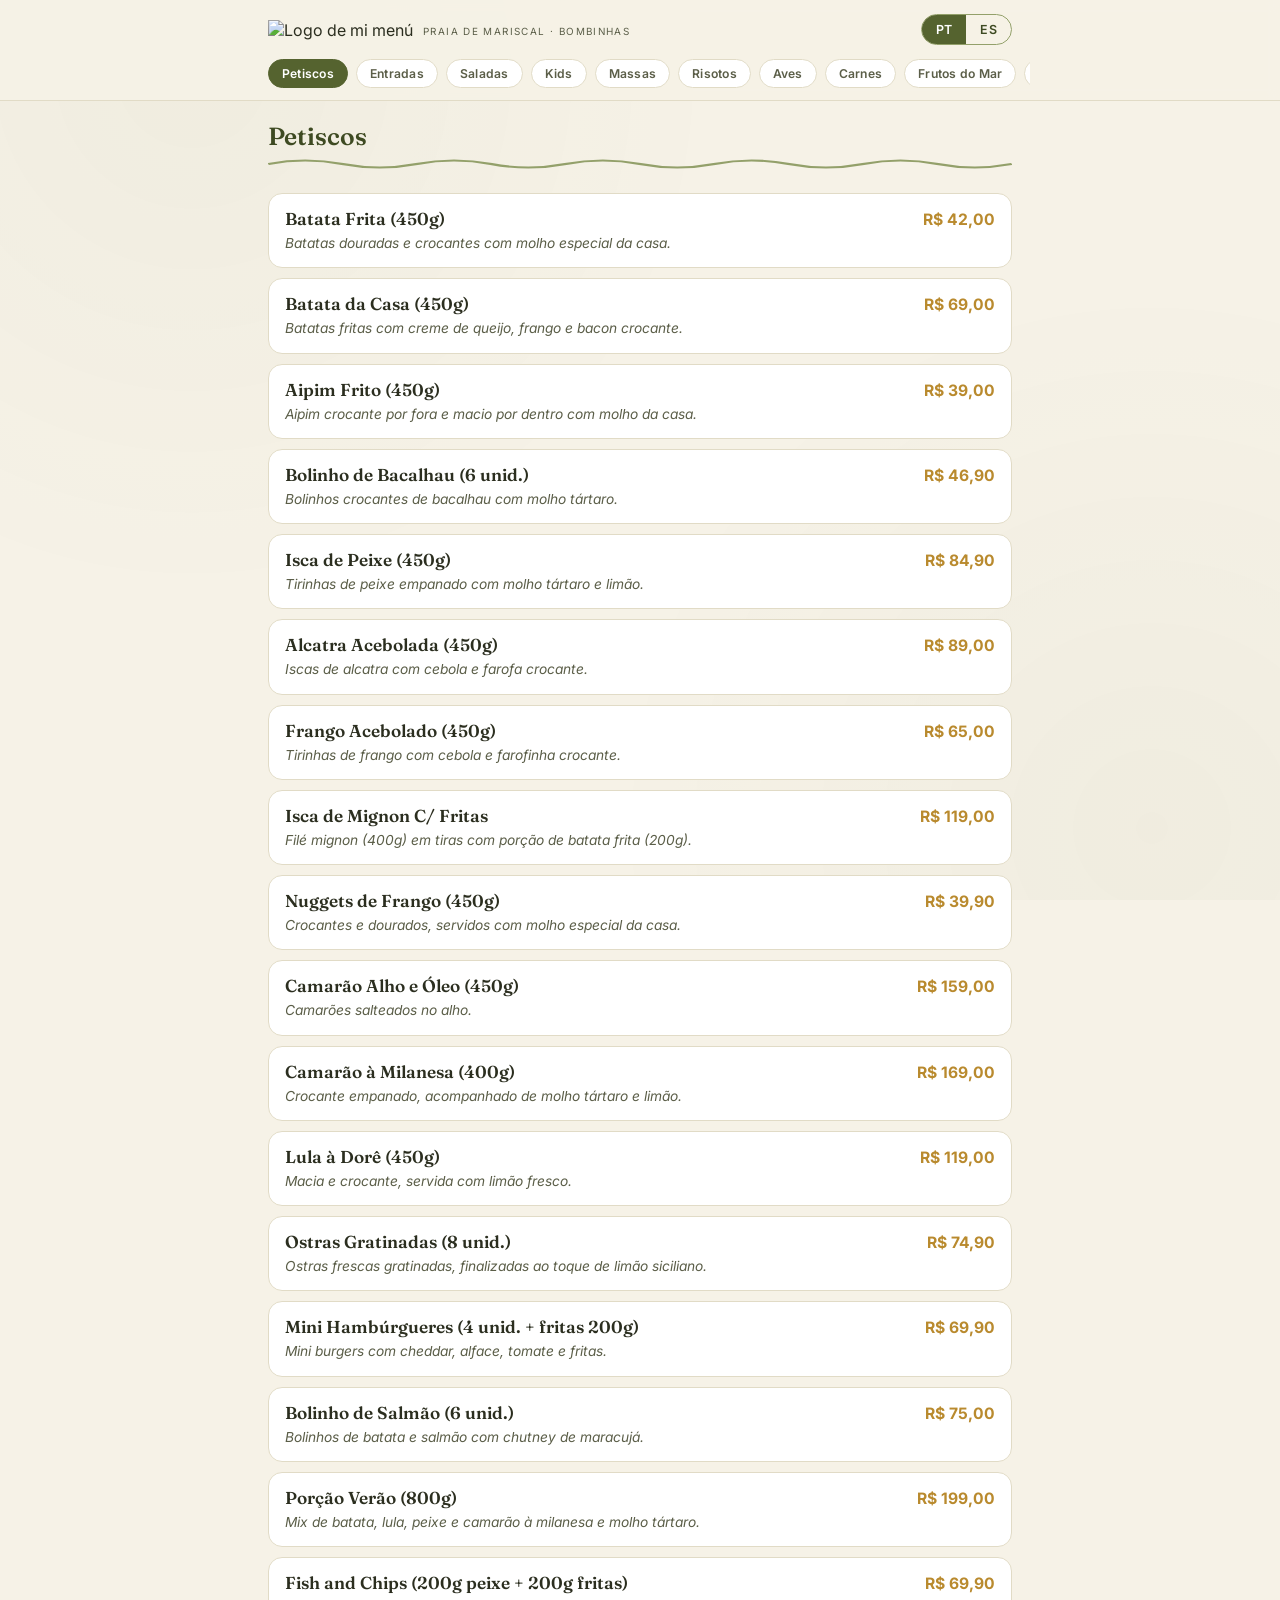
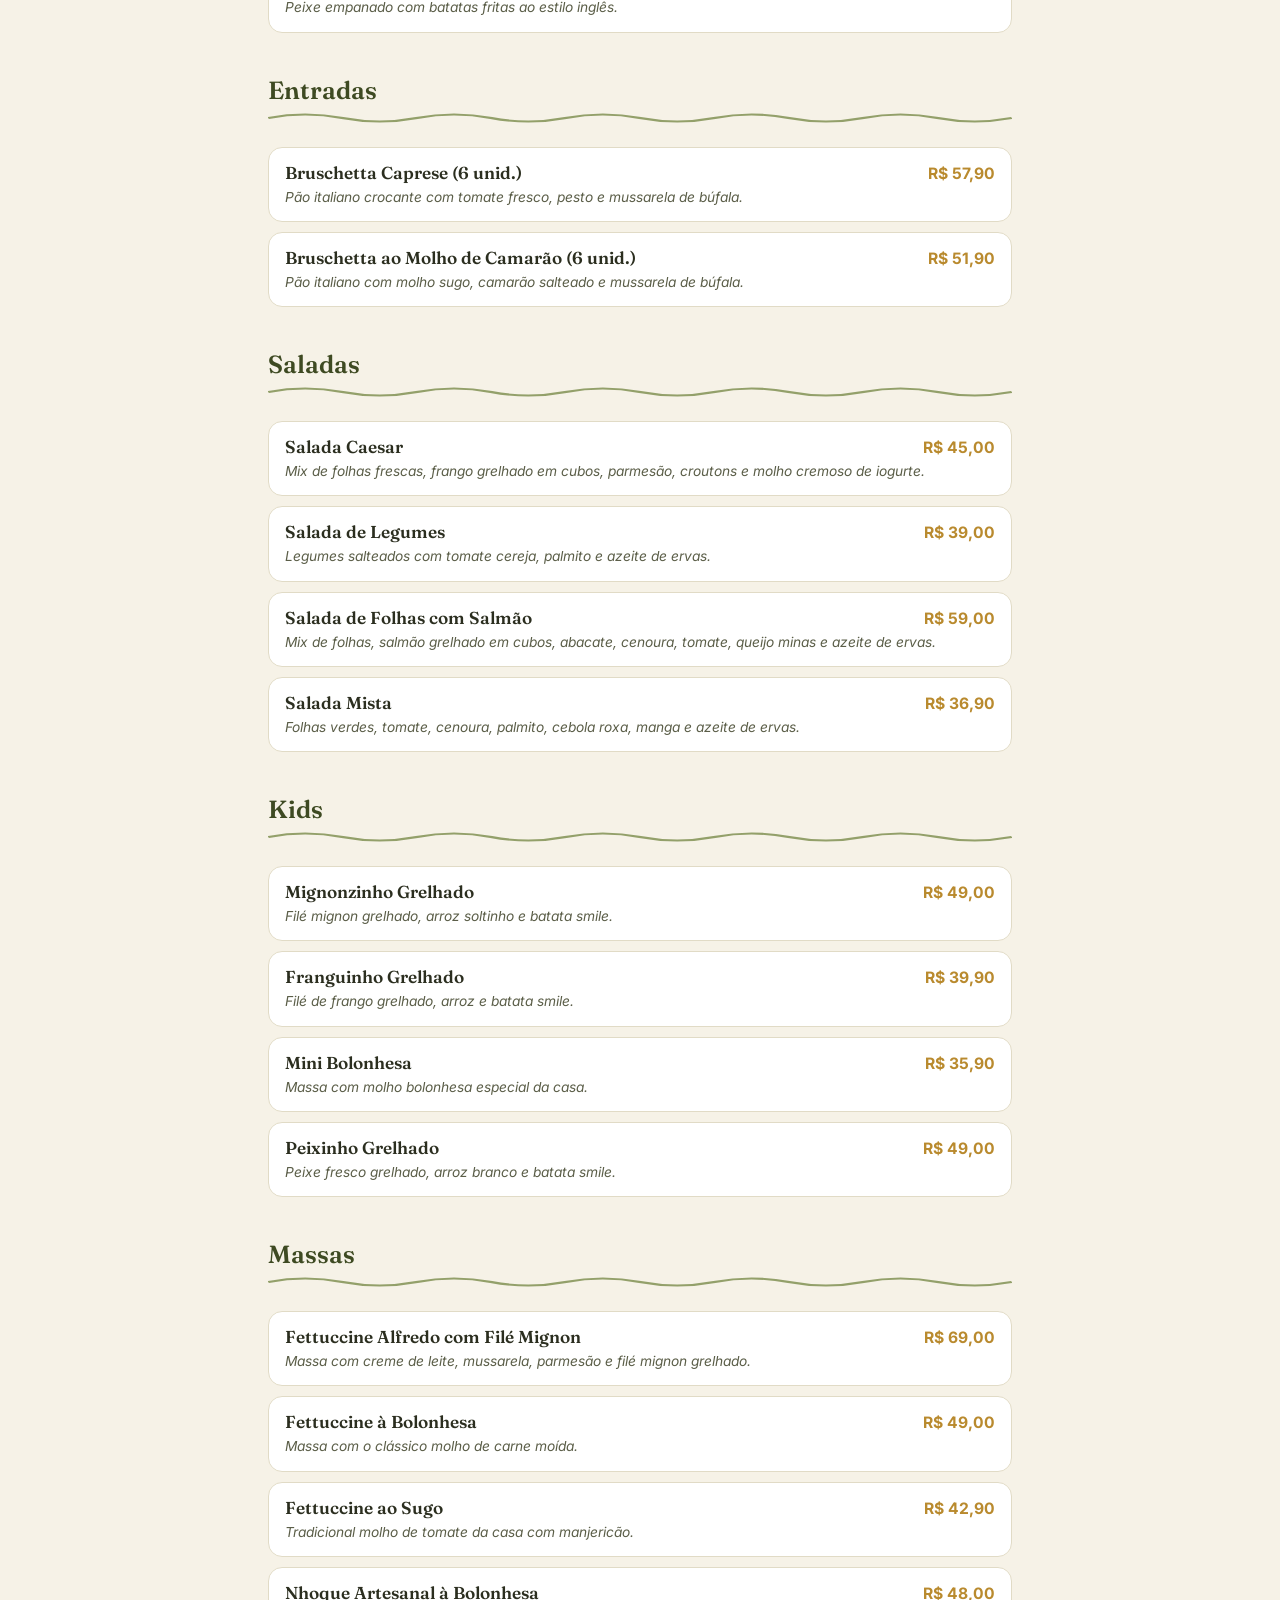
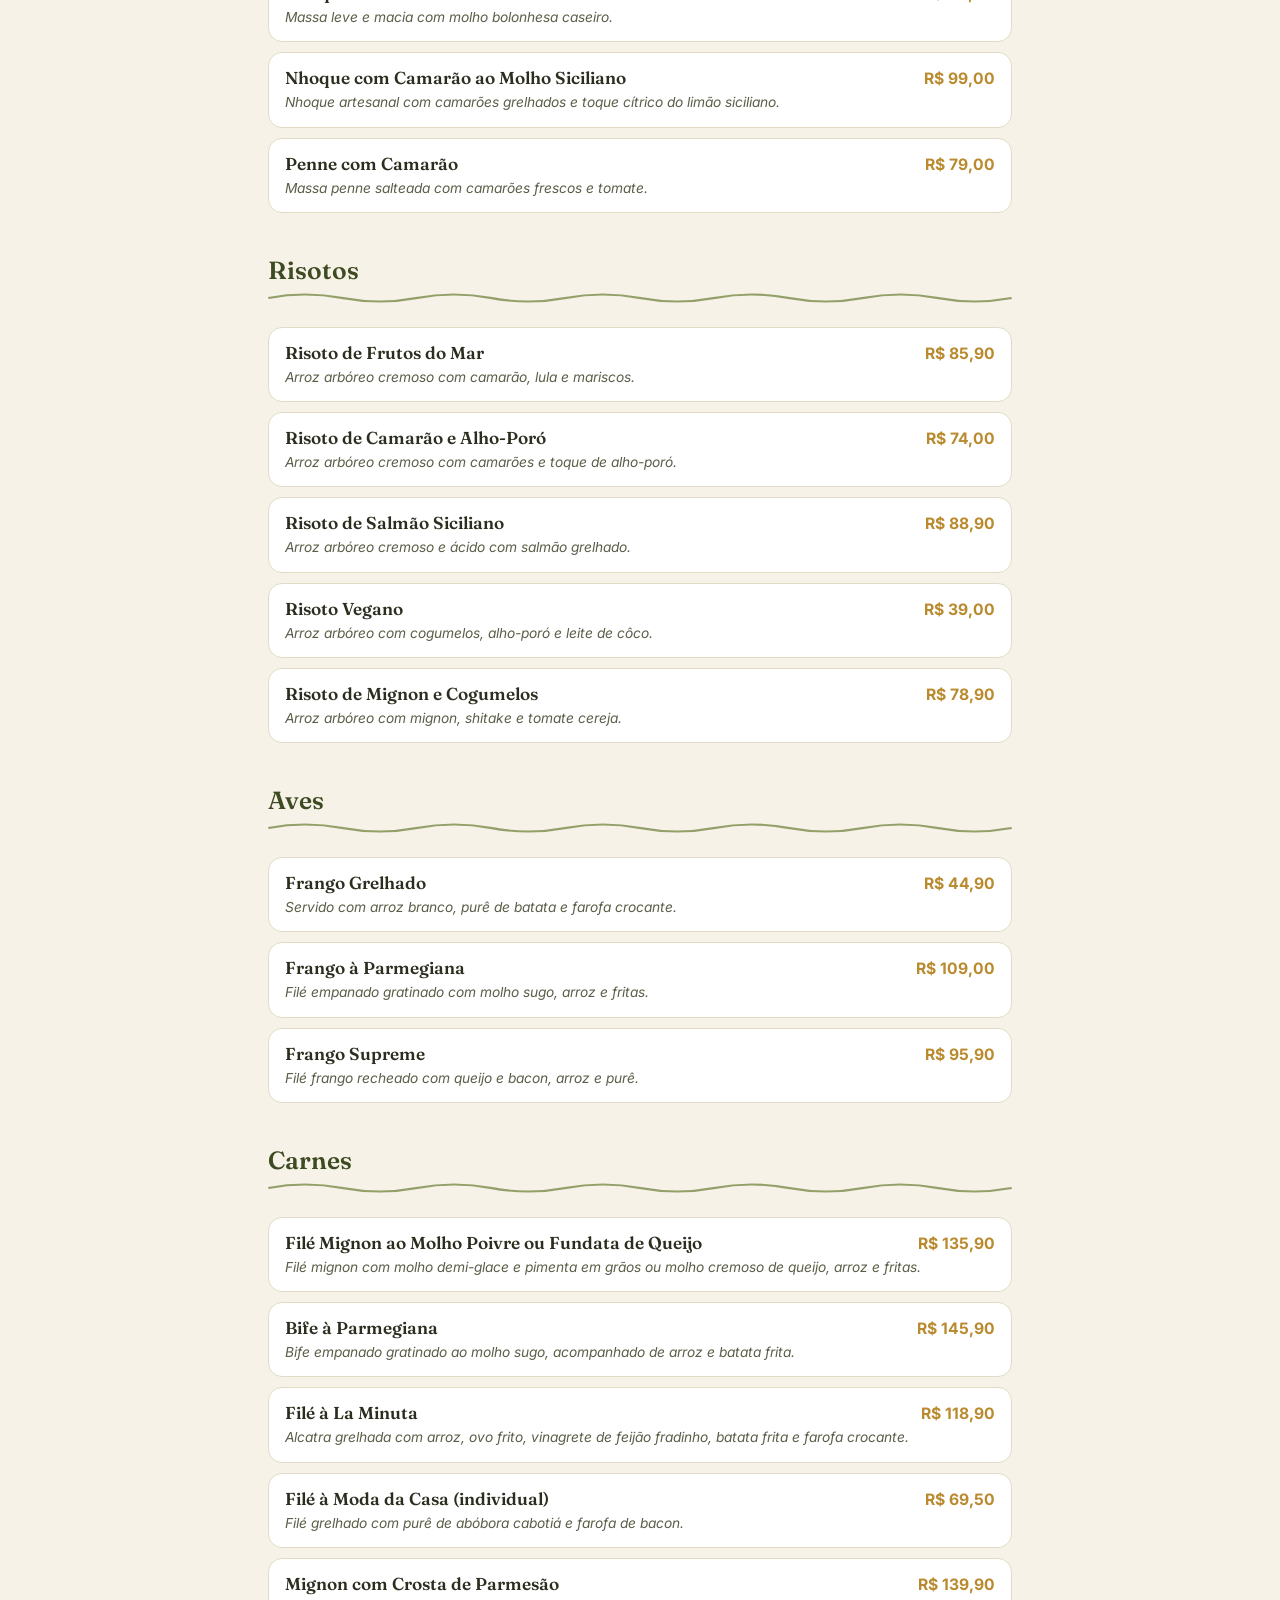
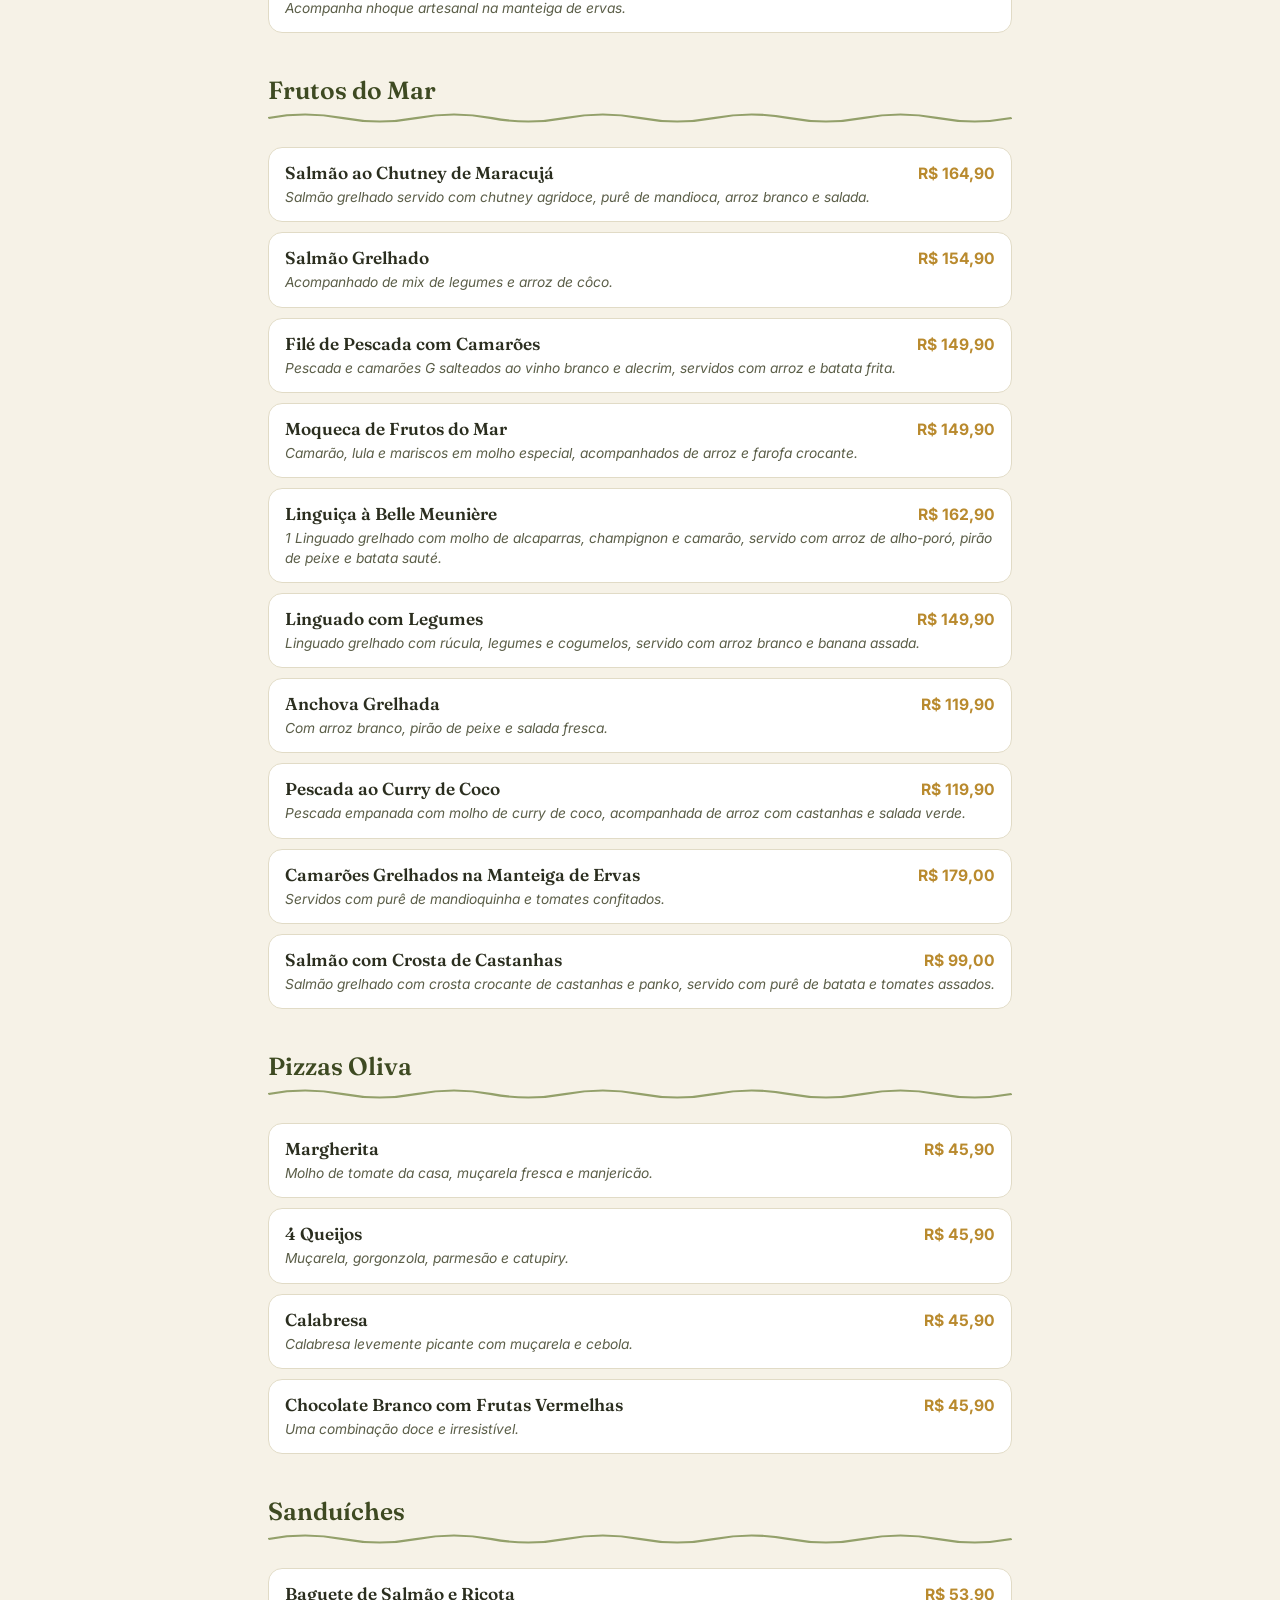
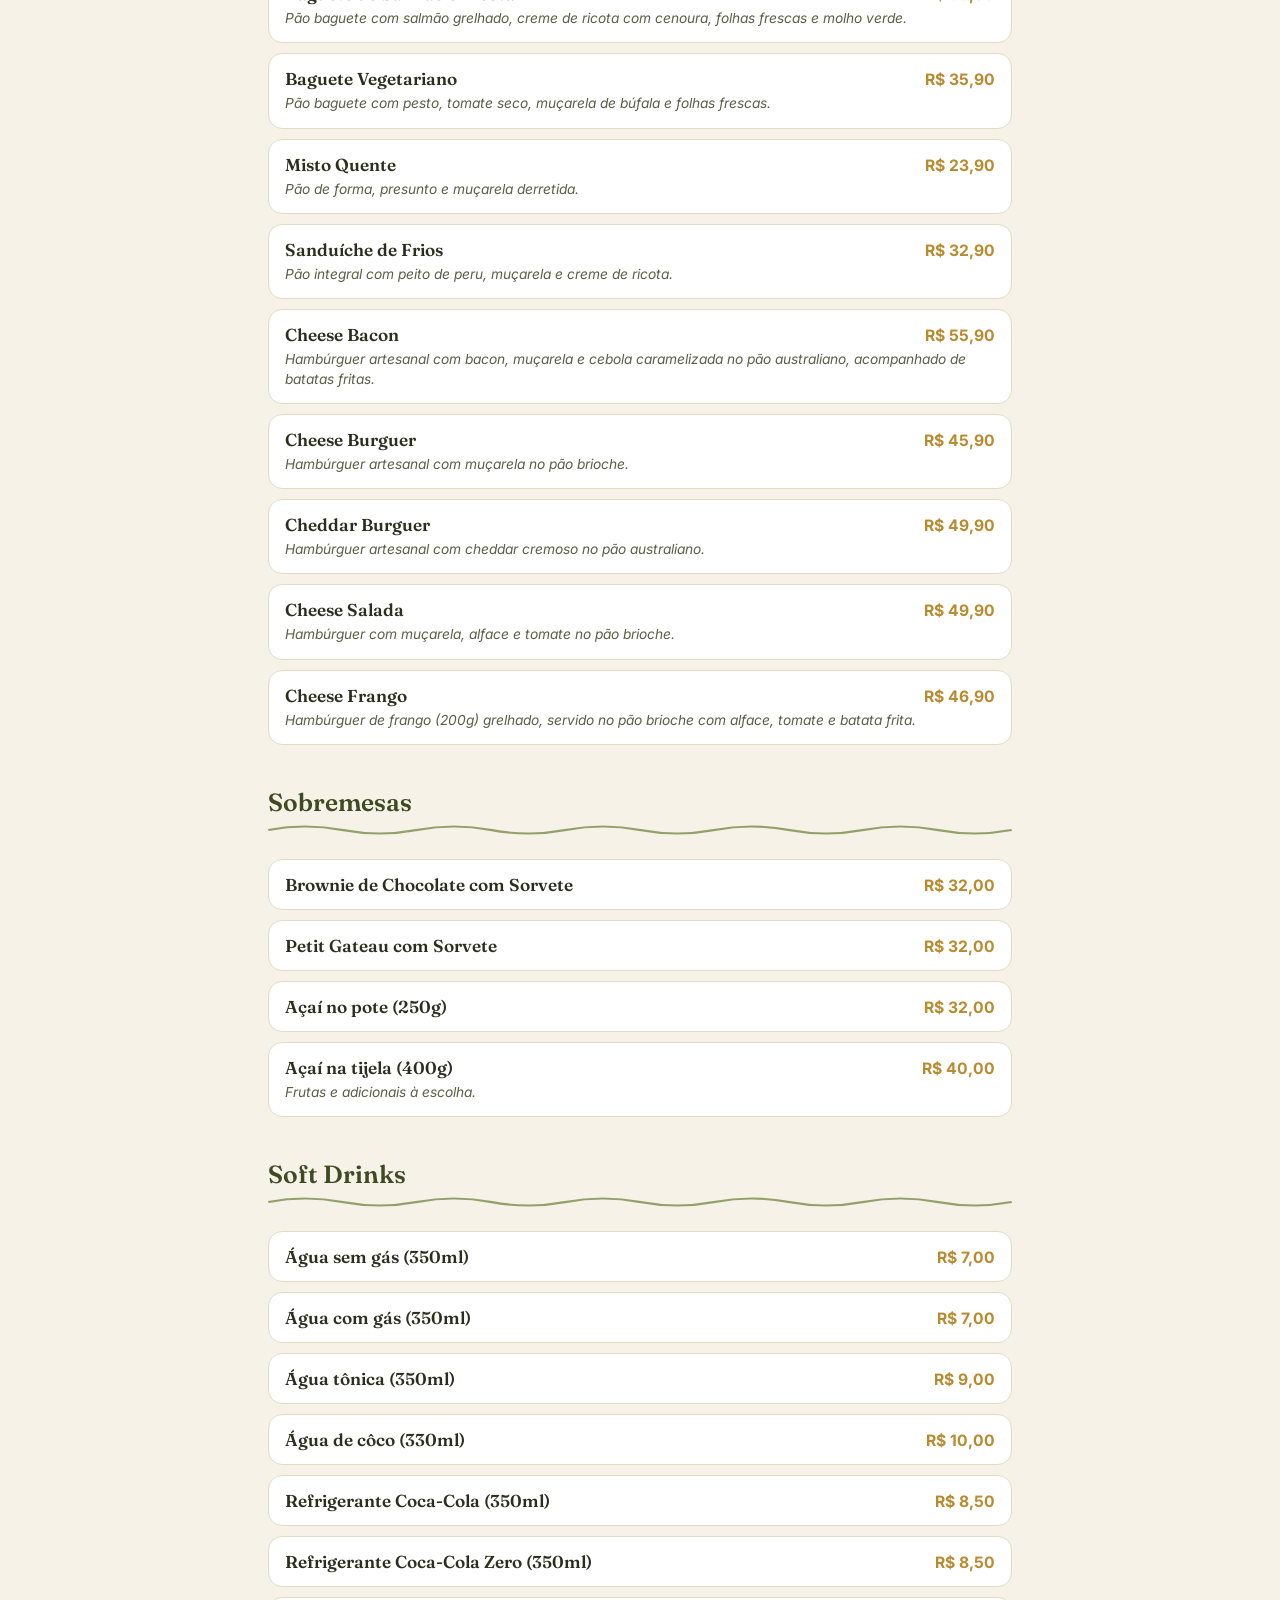
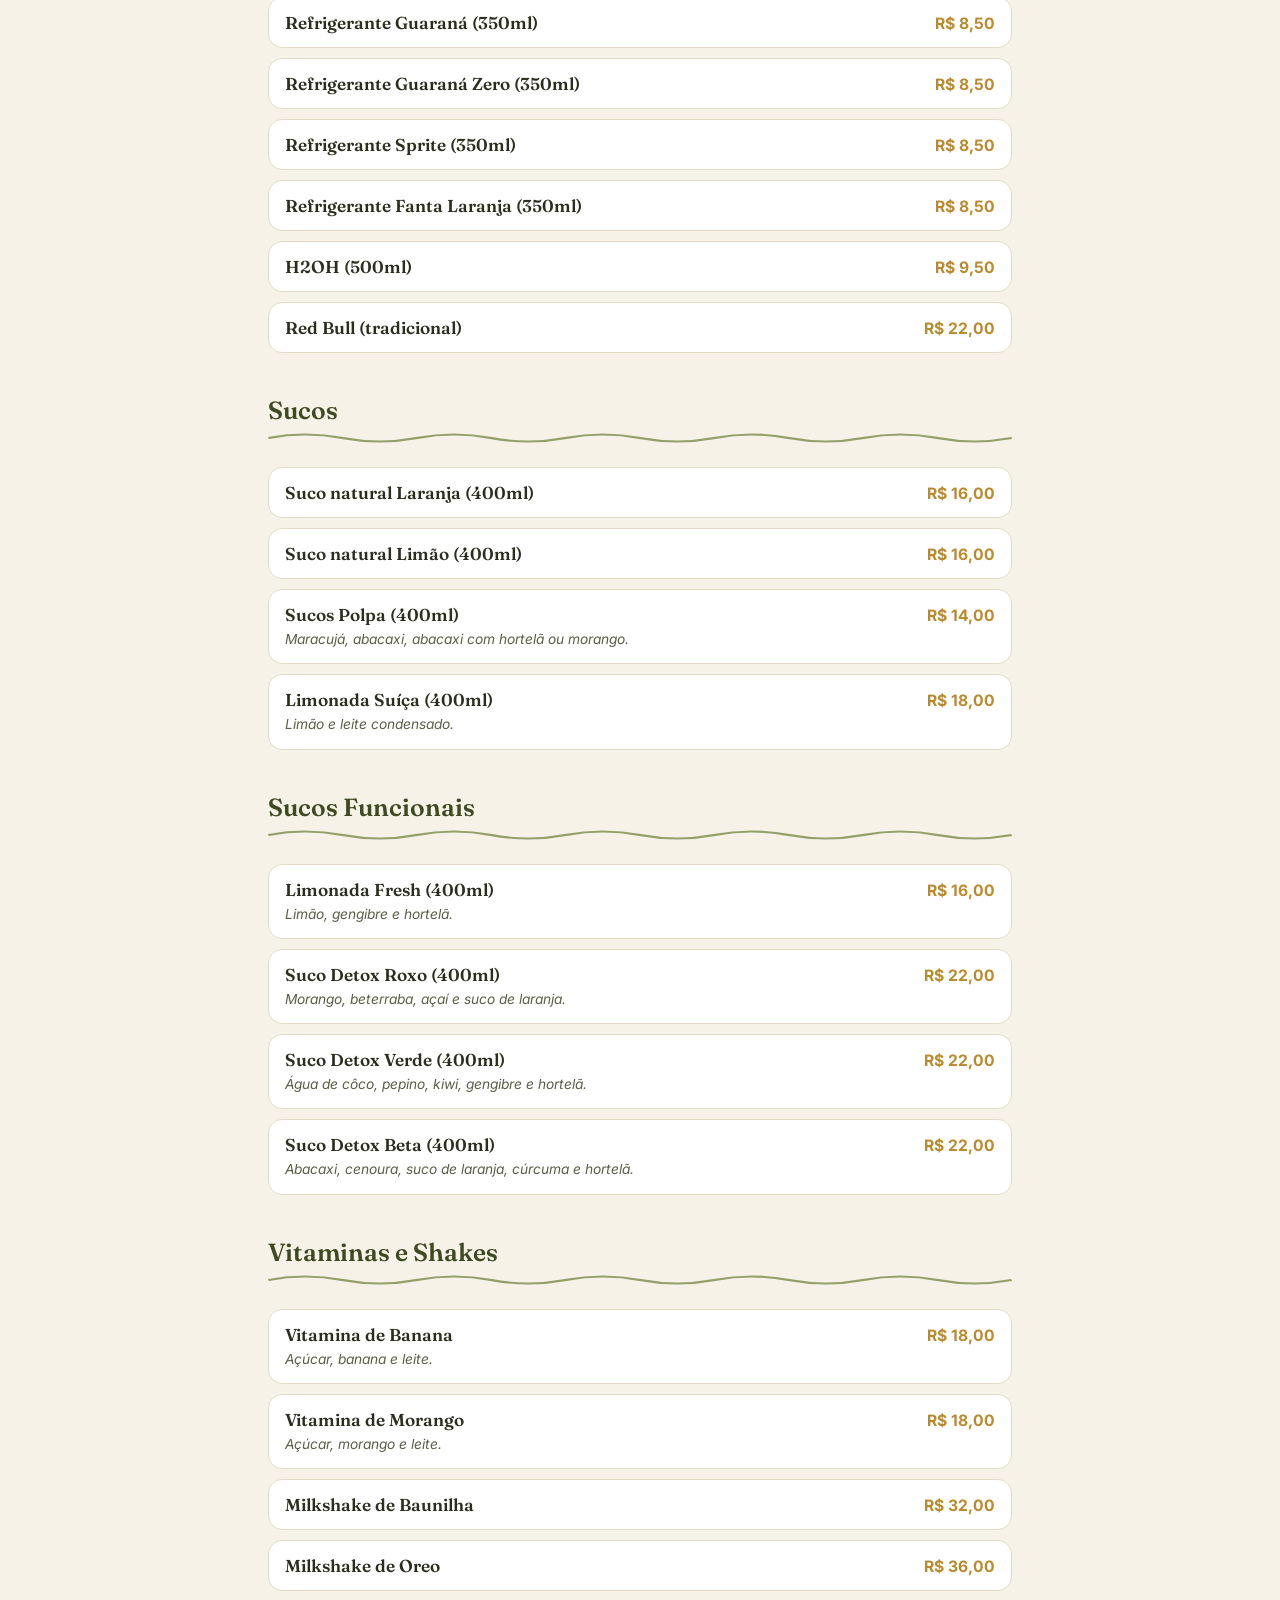
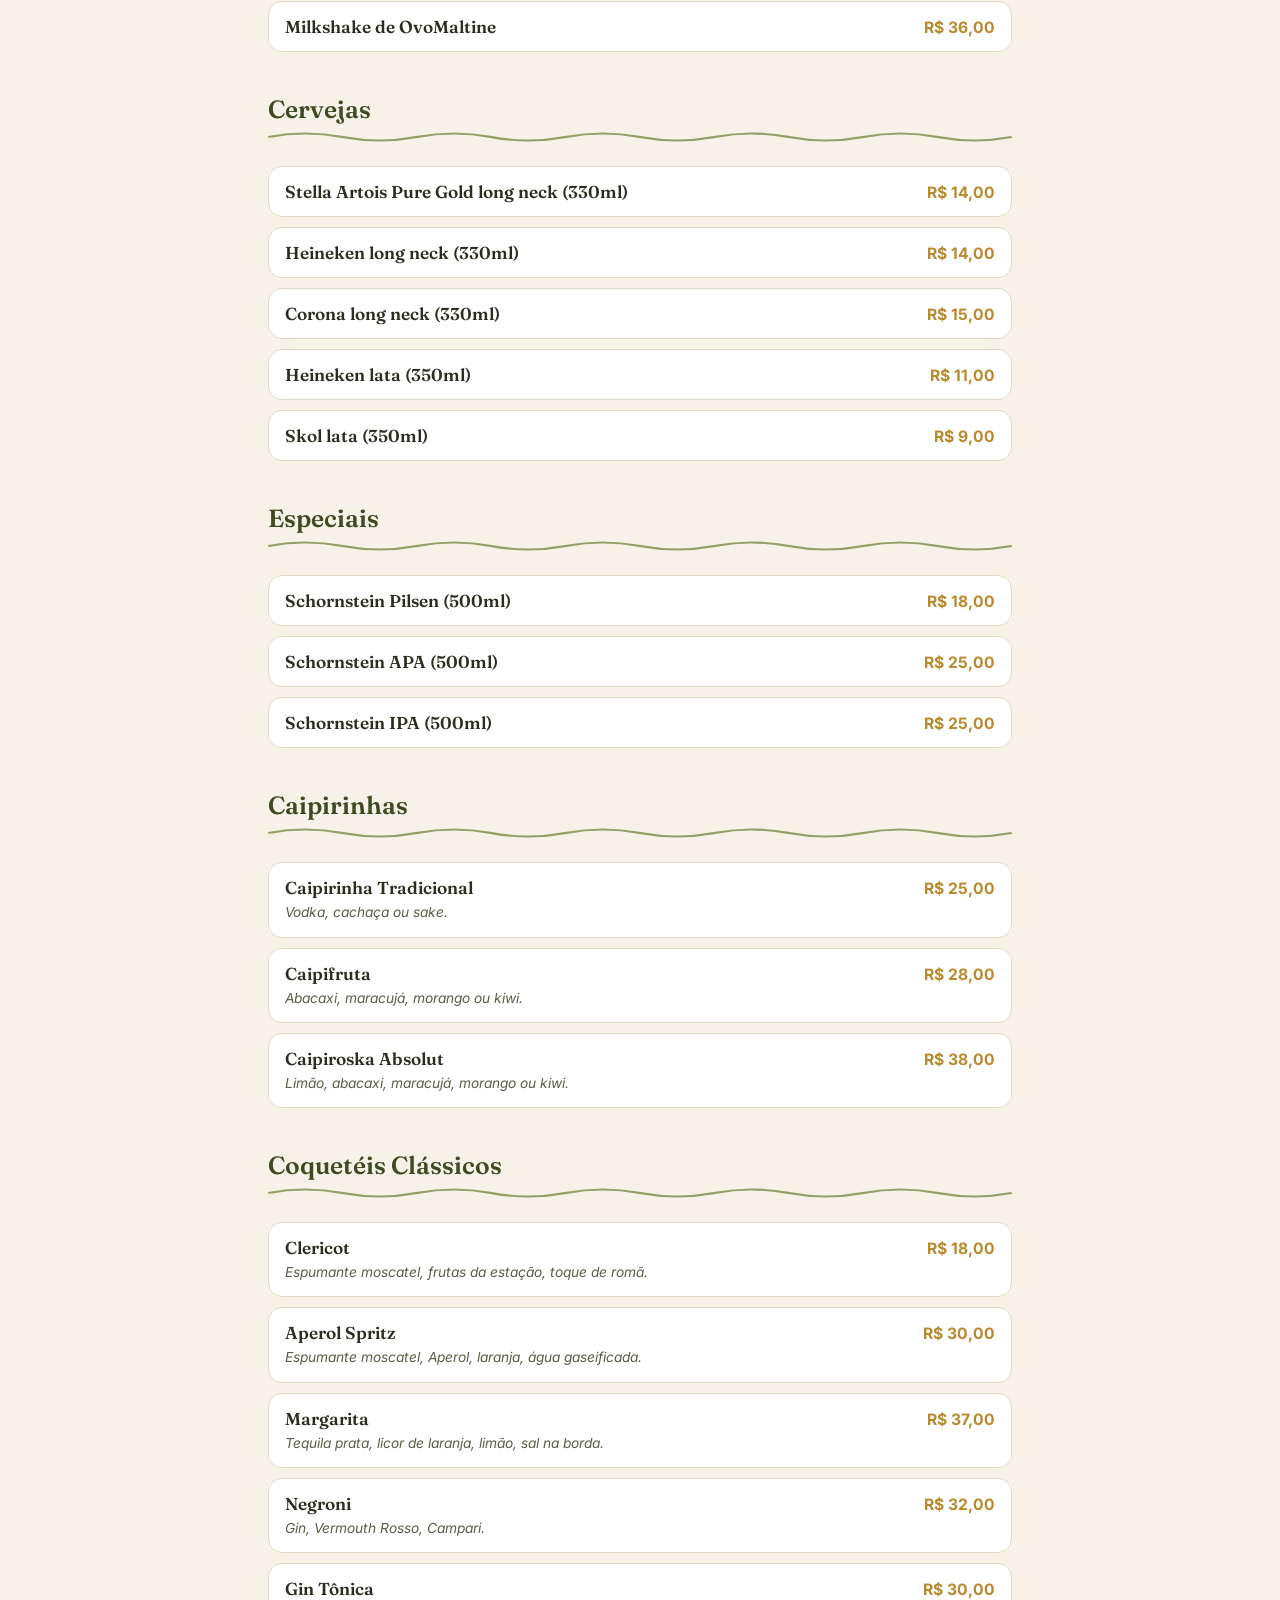
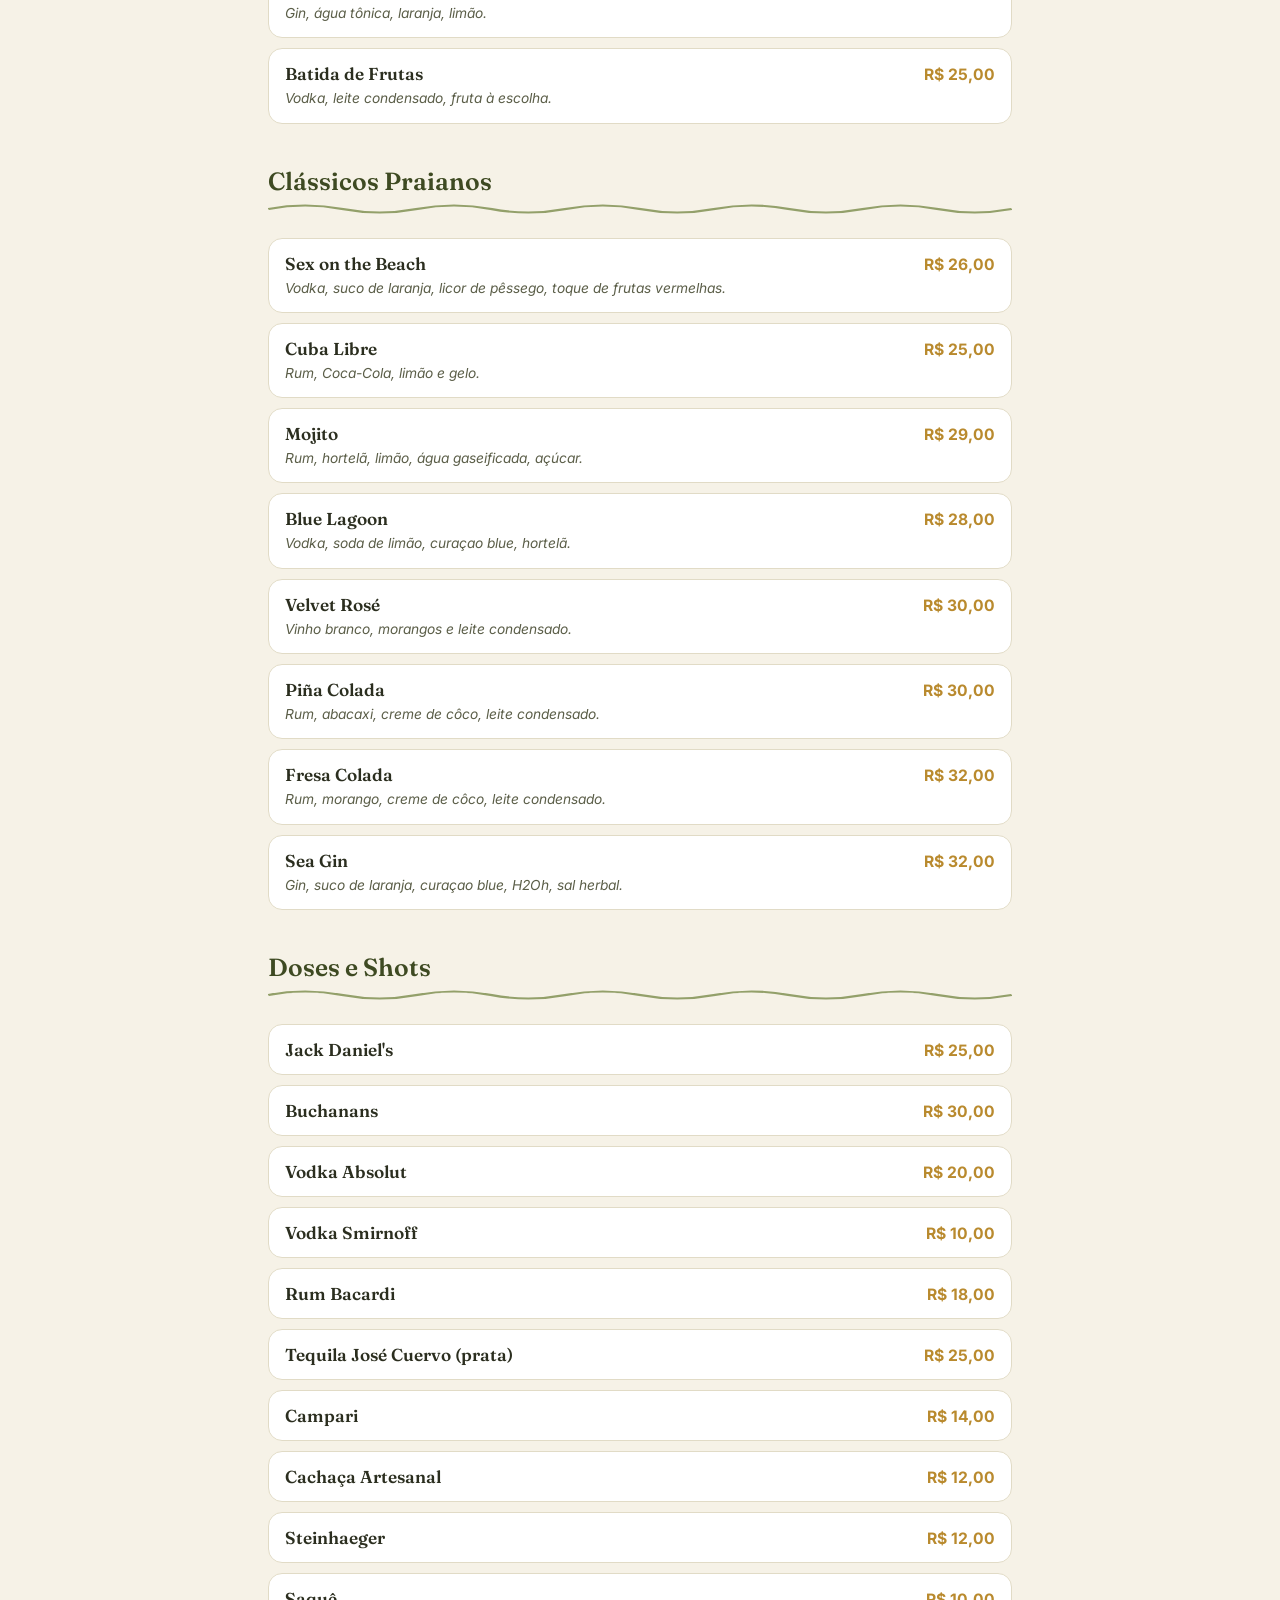
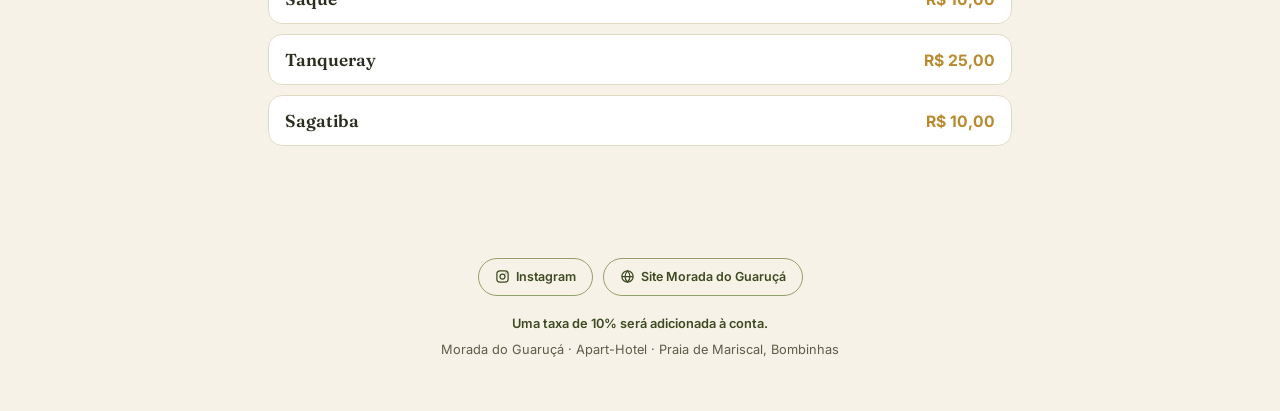
==== commit defd26e1: "teste de imagen en archivo" ====
--- a/index.html
+++ b/index.html
@@ -164,7 +164,7 @@
 <header>
   <div class="header-top">
     <div class="brand">
-      <img class="logo" src="[data-uri]" alt="Morada do Guaruçá">
+      <img src="images/nombre-de-tu-archivo.png" alt="Logo de mi menú">
       <div class="brand-text">
         <span>Praia de Mariscal · Bombinhas</span>
       </div>
@@ -295,35 +295,35 @@
 ], 'Carnes'),
 
 C('frutos-do-mar','Frutos do Mar', [
-  I('Salmão ao Chutney de Maracujá','Salmão grelhado servido com chutney agridoce, purê de mandioca, arroz branco e salada.','R$ 164,90'),
-  I('Salmão Grelhado','Acompanhado de mix de legumes e arroz de côco.','R$ 154,90'),
-  I('Filé de Pescada com Camarões','Pescada e camarões G salteados ao vinho branco e alecrim, servidos com arroz e batata frita.','R$ 149,90'),
-  I('Moqueca de Frutos do Mar','Camarão, lula e mariscos em molho especial, acompanhados de arroz e farofa crocante.','R$ 149,90'),
-  I('Linguiça à Belle Meunière','1 Linguado grelhado com molho de alcaparras, champignon e camarão, servido com arroz de alho-poró, pirão de peixe e batata sauté.','R$ 162,90'),
-  I('Linguado com Legumes','Linguado grelhado com rúcula, legumes e cogumelos, servido com arroz branco e banana assada.','R$ 149,90'),
-  I('Anchova Grelhada','Com arroz branco, pirão de peixe e salada fresca.','R$ 119,90'),
-  I('Pescada ao Curry de Coco','Pescada empanada com molho de curry de coco, acompanhada de arroz com castanhas e salada verde.','R$ 119,90'),
-  I('Camarões Grelhados na Manteiga de Ervas','Servidos com purê de mandioquinha e tomates confitados.','R$ 179,00'),
-  I('Salmão com Crosta de Castanhas','Salmão grelhado com crosta crocante de castanhas e panko, servido com purê de batata e tomates assados.','R$ 99,00'),
-]),
+  I('Salmão ao Chutney de Maracujá','Salmão grelhado servido com chutney agridoce, purê de mandioca, arroz branco e salada.','R$ 164,90','Salmón con Chutney de Maracuyá','Salmón a la plancha servido con chutney agridulce, puré de mandioca, arroz blanco y ensalada.'),
+  I('Salmão Grelhado','Acompanhado de mix de legumes e arroz de côco.','R$ 154,90','Salmón a la Plancha','Acompañado de mix de vegetales y arroz de coco.'),
+  I('Filé de Pescada com Camarões','Pescada e camarões G salteados ao vinho branco e alecrim, servidos com arroz e batata frita.','R$ 149,90','Filete de Pescada con Camarones','Pescada y camarones grandes salteados al vino blanco y romero, servidos con arroz y papas fritas.'),
+  I('Moqueca de Frutos do Mar','Camarão, lula e mariscos em molho especial, acompanhados de arroz e farofa crocante.','R$ 149,90','Moqueca de Frutos de Mar','Camarones, calamares y mariscos en una salsa especial, acompañados de arroz y farofa crocante.'),
+  I('Linguiça à Belle Meunière','1 Linguado grelhado com molho de alcaparras, champignon e camarão, servido com arroz de alho-poró, pirão de peixe e batata sauté.','R$ 162,90','Lenguado a la Belle Meunière','Un lenguado a la plancha con salsa de alcaparras, champiñones y camarones, servido con arroz de puerro, pirão de pescado y papas salteadas.'),
+  I('Linguado com Legumes','Linguado grelhado com rúcula, legumes e cogumelos, servido com arroz branco e banana assada.','R$ 149,90','Lenguado con Vegetales','Lenguado a la plancha con rúcula, vegetales y hongos, servido con arroz blanco y banana asada.'),
+  I('Anchova Grelhada','Com arroz branco, pirão de peixe e salada fresca.','R$ 119,90','Anchoa a la Plancha','Acompañada de arroz blanco, pirão de pescado y ensalada fresca.'),
+  I('Pescada ao Curry de Coco','Pescada empanada com molho de curry de coco, acompanhada de arroz com castanhas e salada verde.','R$ 119,90','Pescada al Curry de Coco','Pescada rebozada con salsa de curry y coco, acompañada de arroz con castañas y ensalada verde.'),
+  I('Camarões Grelhados na Manteiga de Ervas','Servidos com purê de mandioquinha e tomates confitados.','R$ 179,00','Camarones a la Plancha con Manteca de Hierbas','Servidos con puré de mandioquinha y tomates confitados.'),
+  I('Salmão com Crosta de Castanhas','Salmão grelhado com crosta crocante de castanhas e panko, servido com purê de batata e tomates assados.','R$ 99,00','Salmón con Costra de Castañas','Salmón a la plancha con costra crocante de castañas y panko, servido con puré de papas y tomates asados.'),
+], 'Frutos de Mar'),
 
 C('pizzas','Pizzas Oliva', [
-  I('Margherita','Molho de tomate da casa, muçarela fresca e manjericão.','R$ 45,90'),
-  I('4 Queijos','Muçarela, gorgonzola, parmesão e catupiry.','R$ 45,90'),
-  I('Calabresa','Calabresa levemente picante com muçarela e cebola.','R$ 45,90'),
-  I('Chocolate Branco com Frutas Vermelhas','Uma combinação doce e irresistível.','R$ 45,90'),
+  I('Margherita','Molho de tomate da casa, muçarela fresca e manjericão.','R$ 45,90','Margarita','Salsa de tomate de la casa, mozzarella fresca y albahaca.'),
+  I('4 Queijos','Muçarela, gorgonzola, parmesão e catupiry.','R$ 45,90','4 Quesos','Mozzarella, gorgonzola, parmesano y catupiry.'),
+  I('Calabresa','Calabresa levemente picante com muçarela e cebola.','R$ 45,90','Calabresa','Calabresa ligeramente picante con mozzarella y cebolla.'),
+  I('Chocolate Branco com Frutas Vermelhas','Uma combinação doce e irresistível.','R$ 45,90','Chocolate Blanco con Frutos Rojos','Una combinación dulce e irresistible.')
 ]),
 
 C('sanduiches','Sanduíches', [
-  I('Baguete de Salmão e Ricota','Pão baguete com salmão grelhado, creme de ricota com cenoura, folhas frescas e molho verde.','R$ 53,90'),
-  I('Baguete Vegetariano','Pão baguete com pesto, tomate seco, muçarela de búfala e folhas frescas.','R$ 35,90'),
-  I('Misto Quente','Pão de forma, presunto e muçarela derretida.','R$ 23,90'),
-  I('Sanduíche de Frios','Pão integral com peito de peru, muçarela e creme de ricota.','R$ 32,90'),
-  I('Cheese Bacon','Hambúrguer artesanal com bacon, muçarela e cebola caramelizada no pão australiano, acompanhado de batatas fritas.','R$ 55,90'),
-  I('Cheese Burguer','Hambúrguer artesanal com muçarela no pão brioche.','R$ 45,90'),
-  I('Cheddar Burguer','Hambúrguer artesanal com cheddar cremoso no pão australiano.','R$ 49,90'),
-  I('Cheese Salada','Hambúrguer com muçarela, alface e tomate no pão brioche.','R$ 49,90'),
-  I('Cheese Frango','Hambúrguer de frango (200g) grelhado, servido no pão brioche com alface, tomate e batata frita.','R$ 46,90'),
+  I('Baguete de Salmão e Ricota','Pão baguete com salmão grelhado, creme de ricota com cenoura, folhas frescas e molho verde.','R$ 53,90','Baguette de Salmón y Ricota','Pan baguette con salmón a la plancha, crema de ricota con zanahoria, hojas frescas y salsa verde.'),
+  I('Baguete Vegetariano','Pão baguete com pesto, tomate seco, muçarela de búfala e folhas frescas.','R$ 35,90','Baguette Vegetariana','Pan baguette con pesto, tomate seco, mozzarella de búfala y hojas frescas.'),
+  I('Misto Quente','Pão de forma, presunto e muçarela derretida.','R$ 23,90','Mixto Caliente','Pan de molde, jamón y mozzarella derretida.'),
+  I('Sanduíche de Frios','Pão integral com peito de peru, muçarela e creme de ricota.','R$ 32,90','Sándwich de Fiambres','Pan integral con pechuga de pavo, mozzarella y crema de ricota.'),
+  I('Cheese Bacon','Hambúrguer artesanal com bacon, muçarela e cebola caramelizada no pão australiano, acompanhado de batatas fritas.','R$ 55,90','Cheese Bacon','Hamburguesa artesanal con bacon, mozzarella y cebolla caramelizada en pan australiano, acompañada de papas fritas.'),
+  I('Cheese Burguer','Hambúrguer artesanal com muçarela no pão brioche.','R$ 45,90','Cheese Burger','Hamburguesa artesanal con mozzarella en pan brioche.'),
+  I('Cheddar Burguer','Hambúrguer artesanal com cheddar cremoso no pão australiano.','R$ 49,90','Cheddar Burger','Hamburguesa artesanal con cheddar cremoso en pan australiano.'),
+  I('Cheese Salada','Hambúrguer com muçarela, alface e tomate no pão brioche.','R$ 49,90','Cheese Ensalada','Hamburguesa con mozzarella, lechuga y tomate en pan brioche.'),
+  I('Cheese Frango','Hambúrguer de frango (200g) grelhado, servido no pão brioche com alface, tomate e batata frita.','R$ 46,90','Cheese Pollo','Hamburguesa de pollo (200 g) a la plancha, servida en pan brioche con lechuga, tomate y papas fritas.'),
 ]),
 
 C('sobremesas','Sobremesas', [
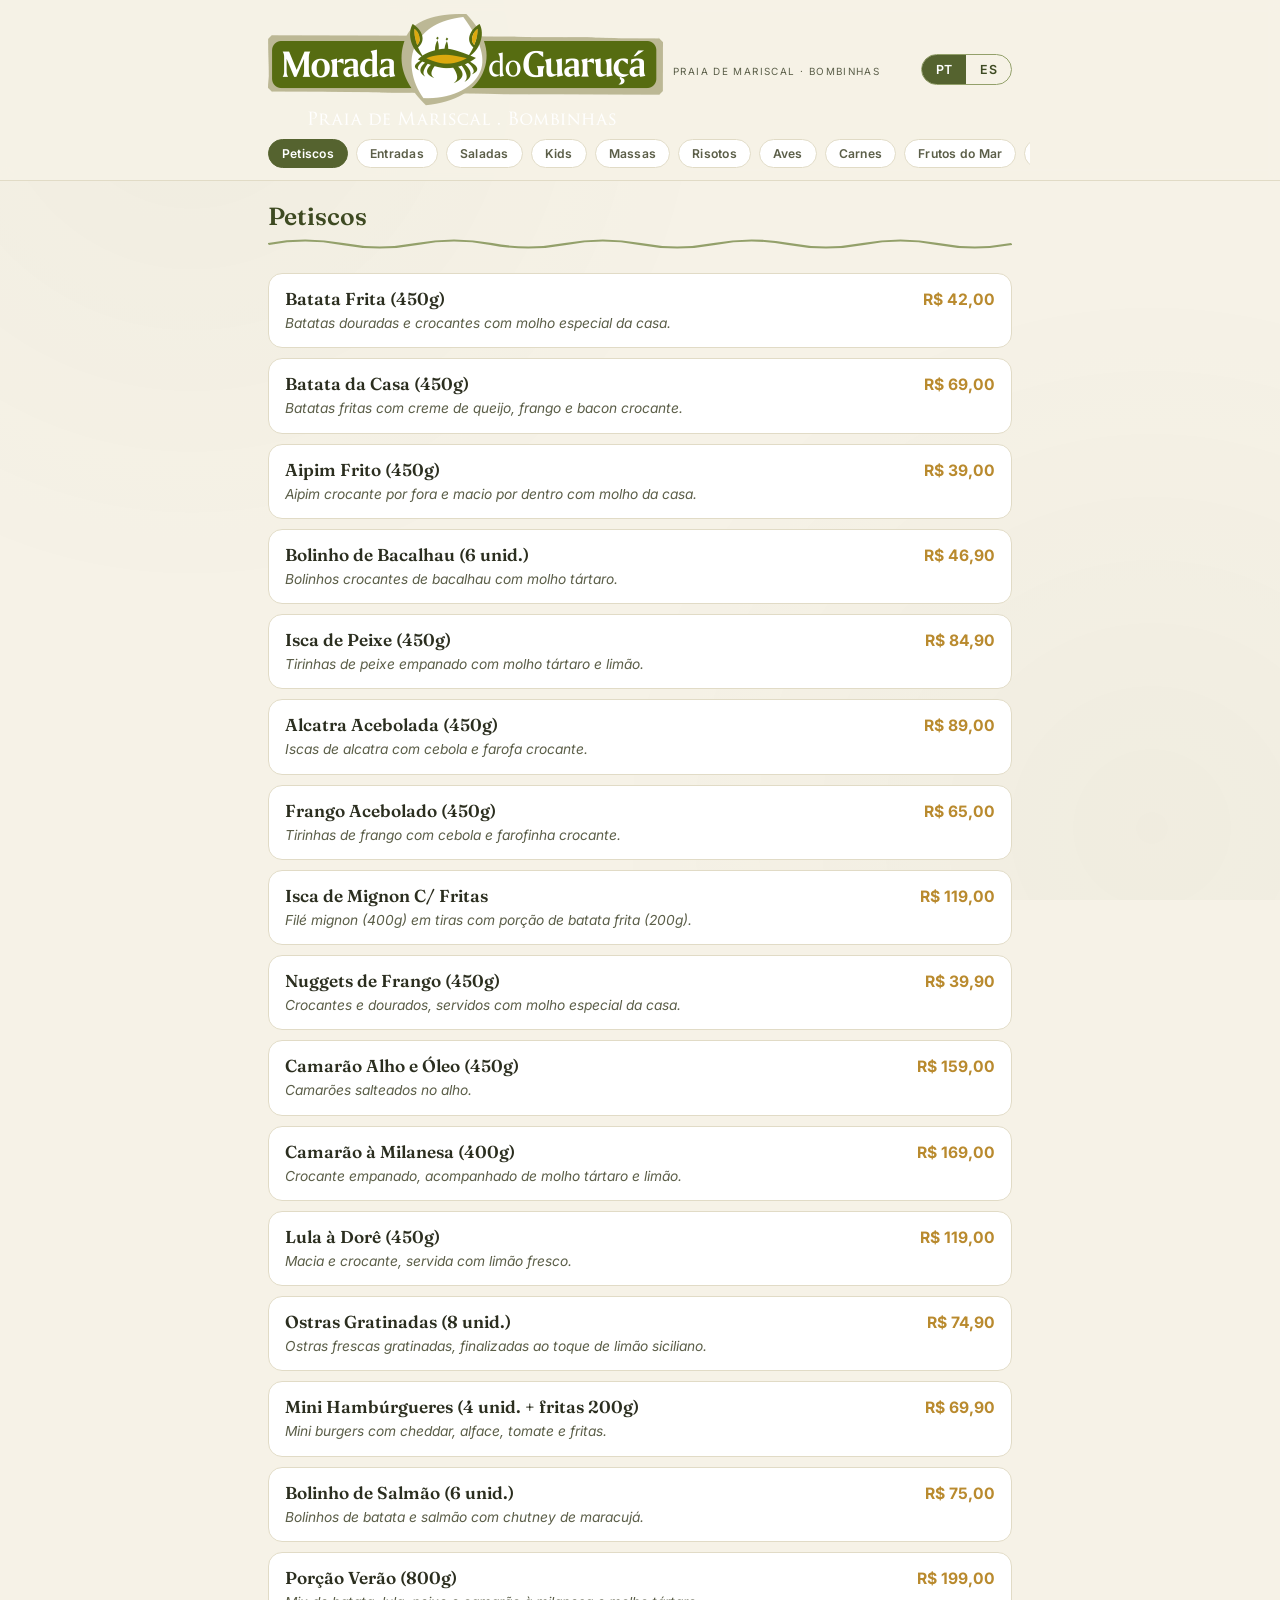
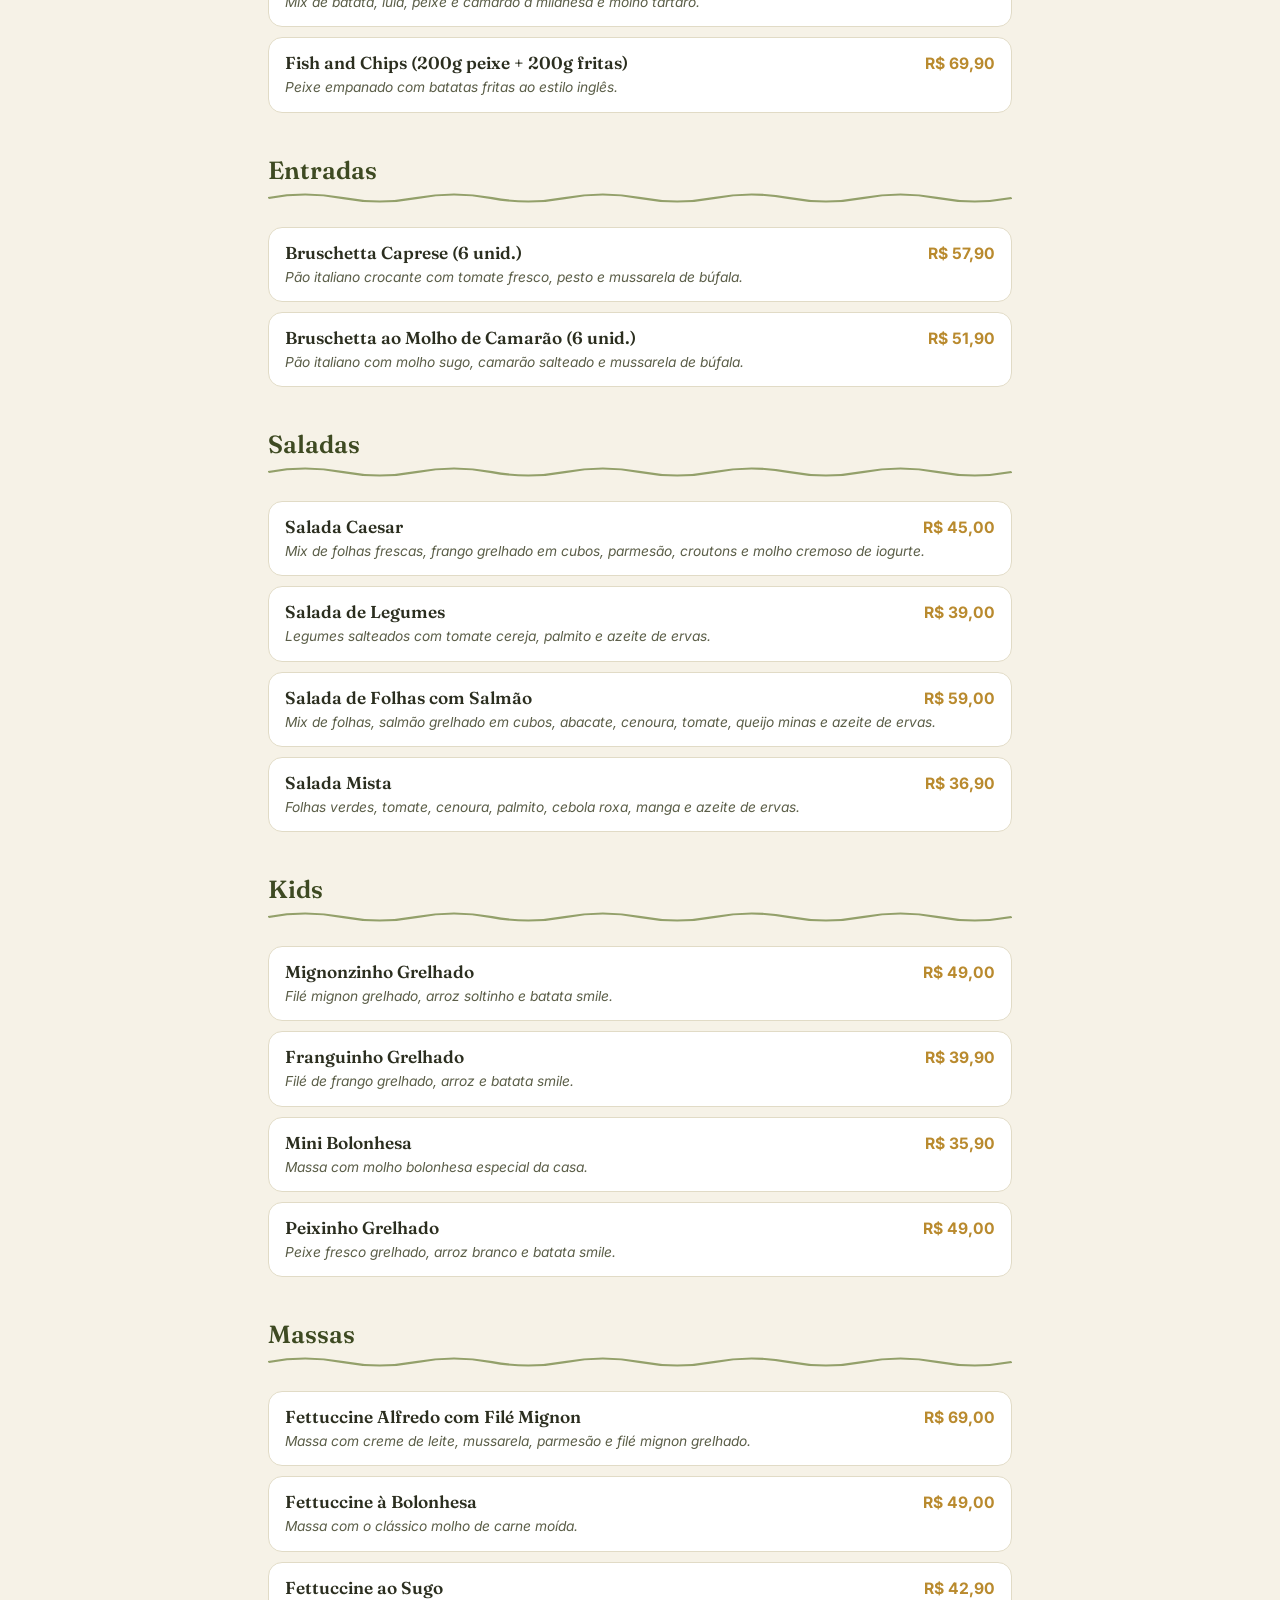
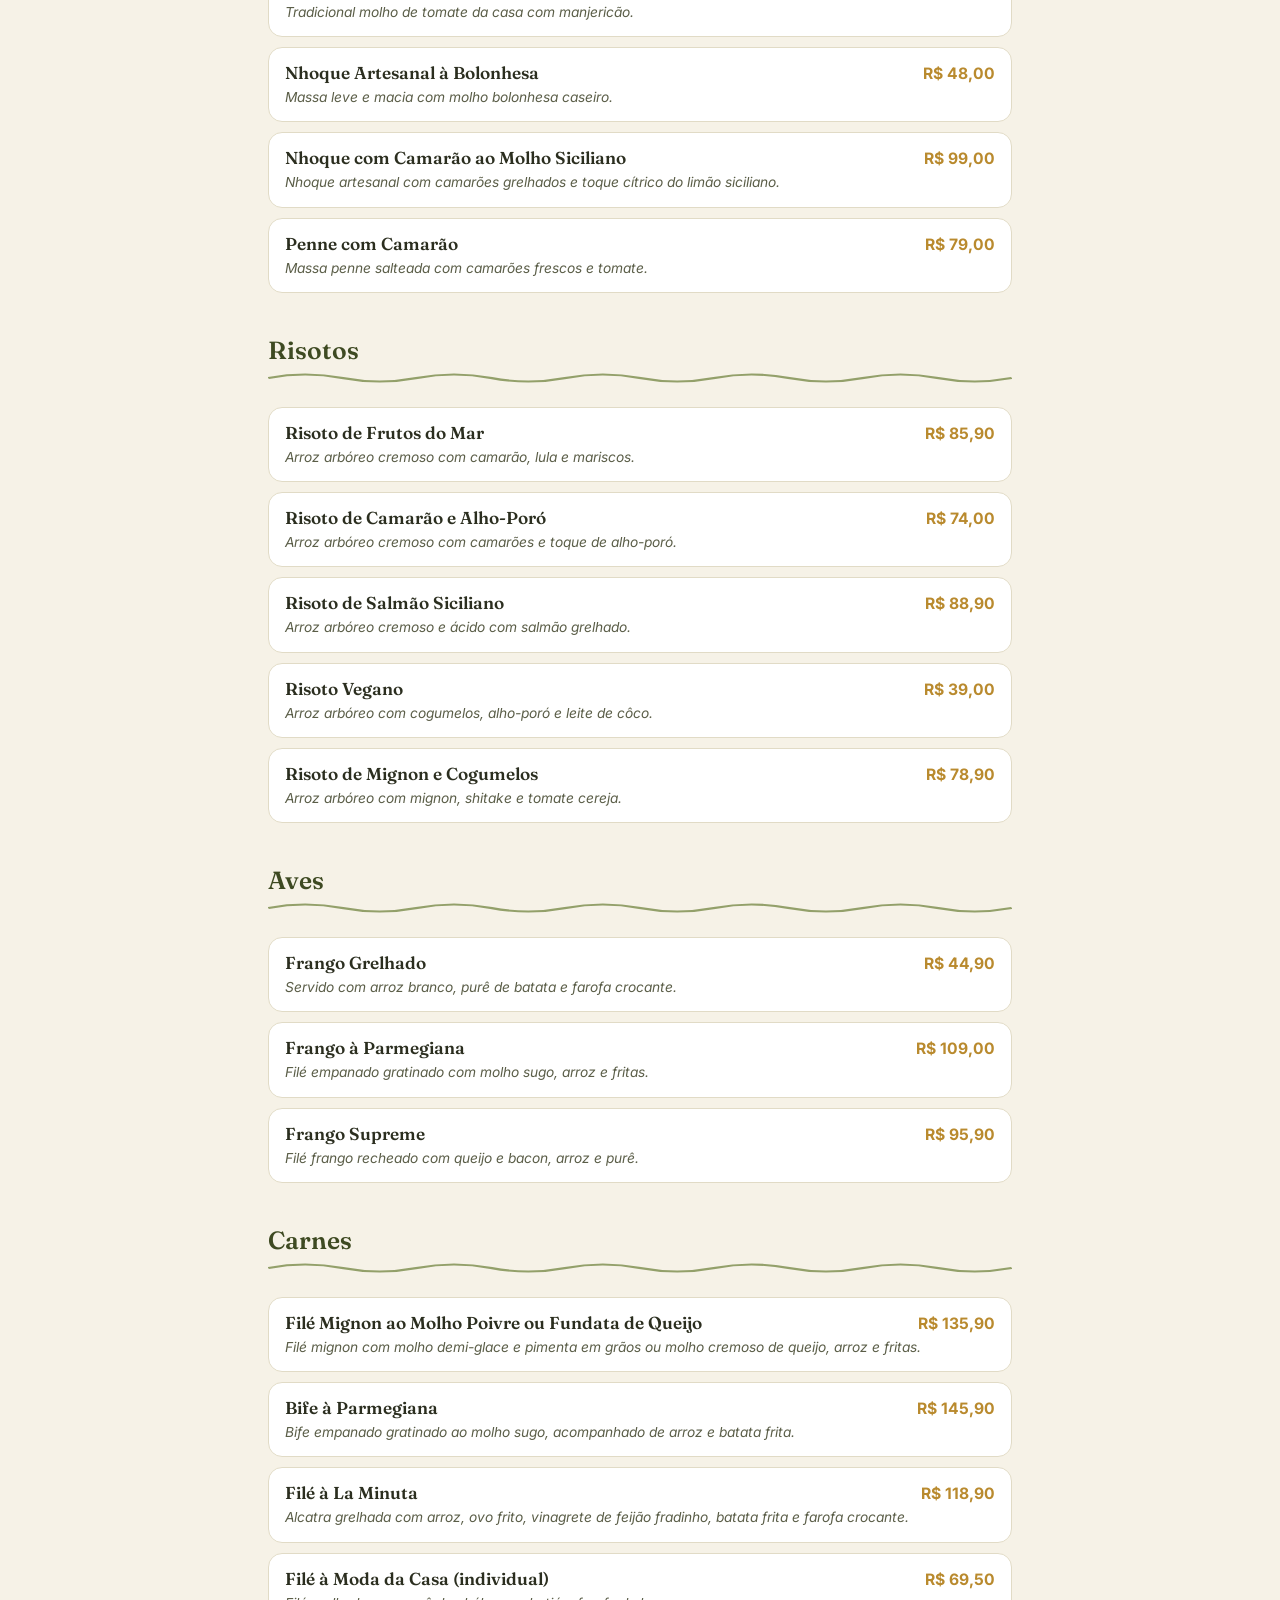
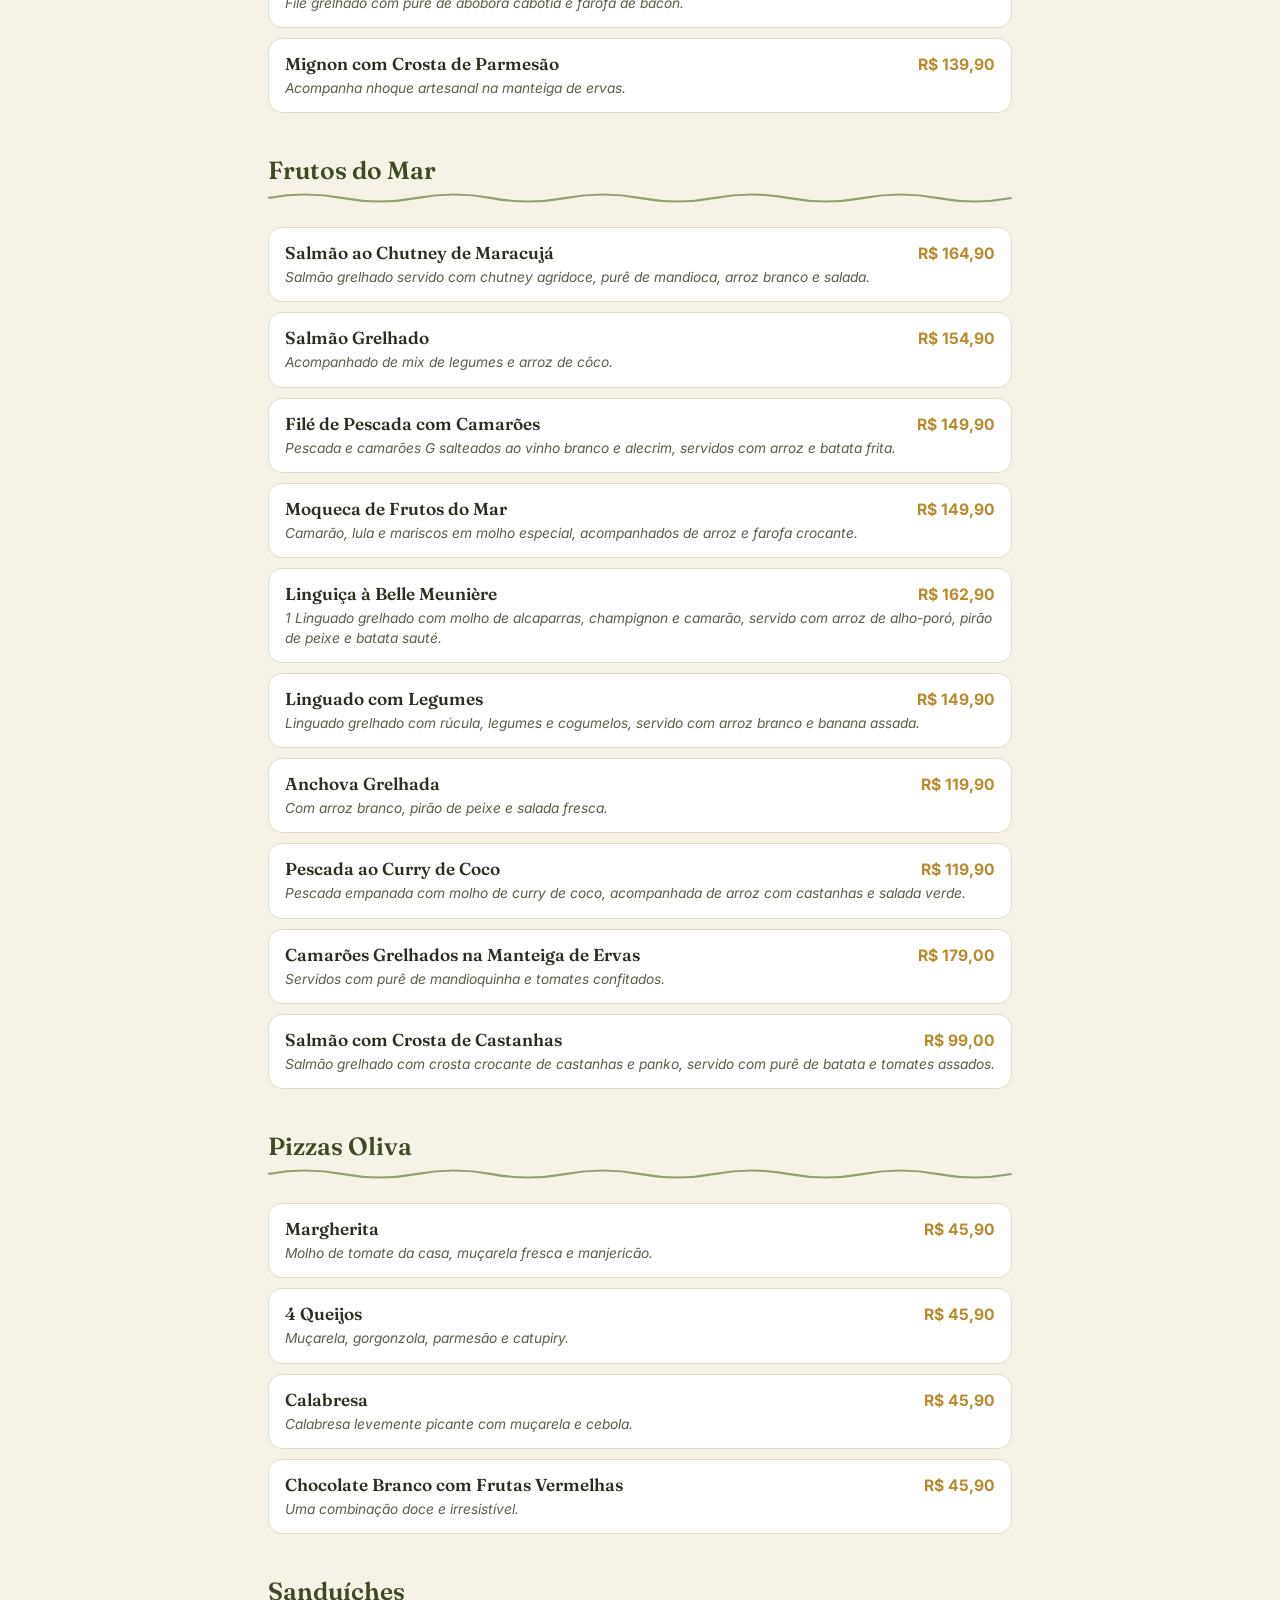
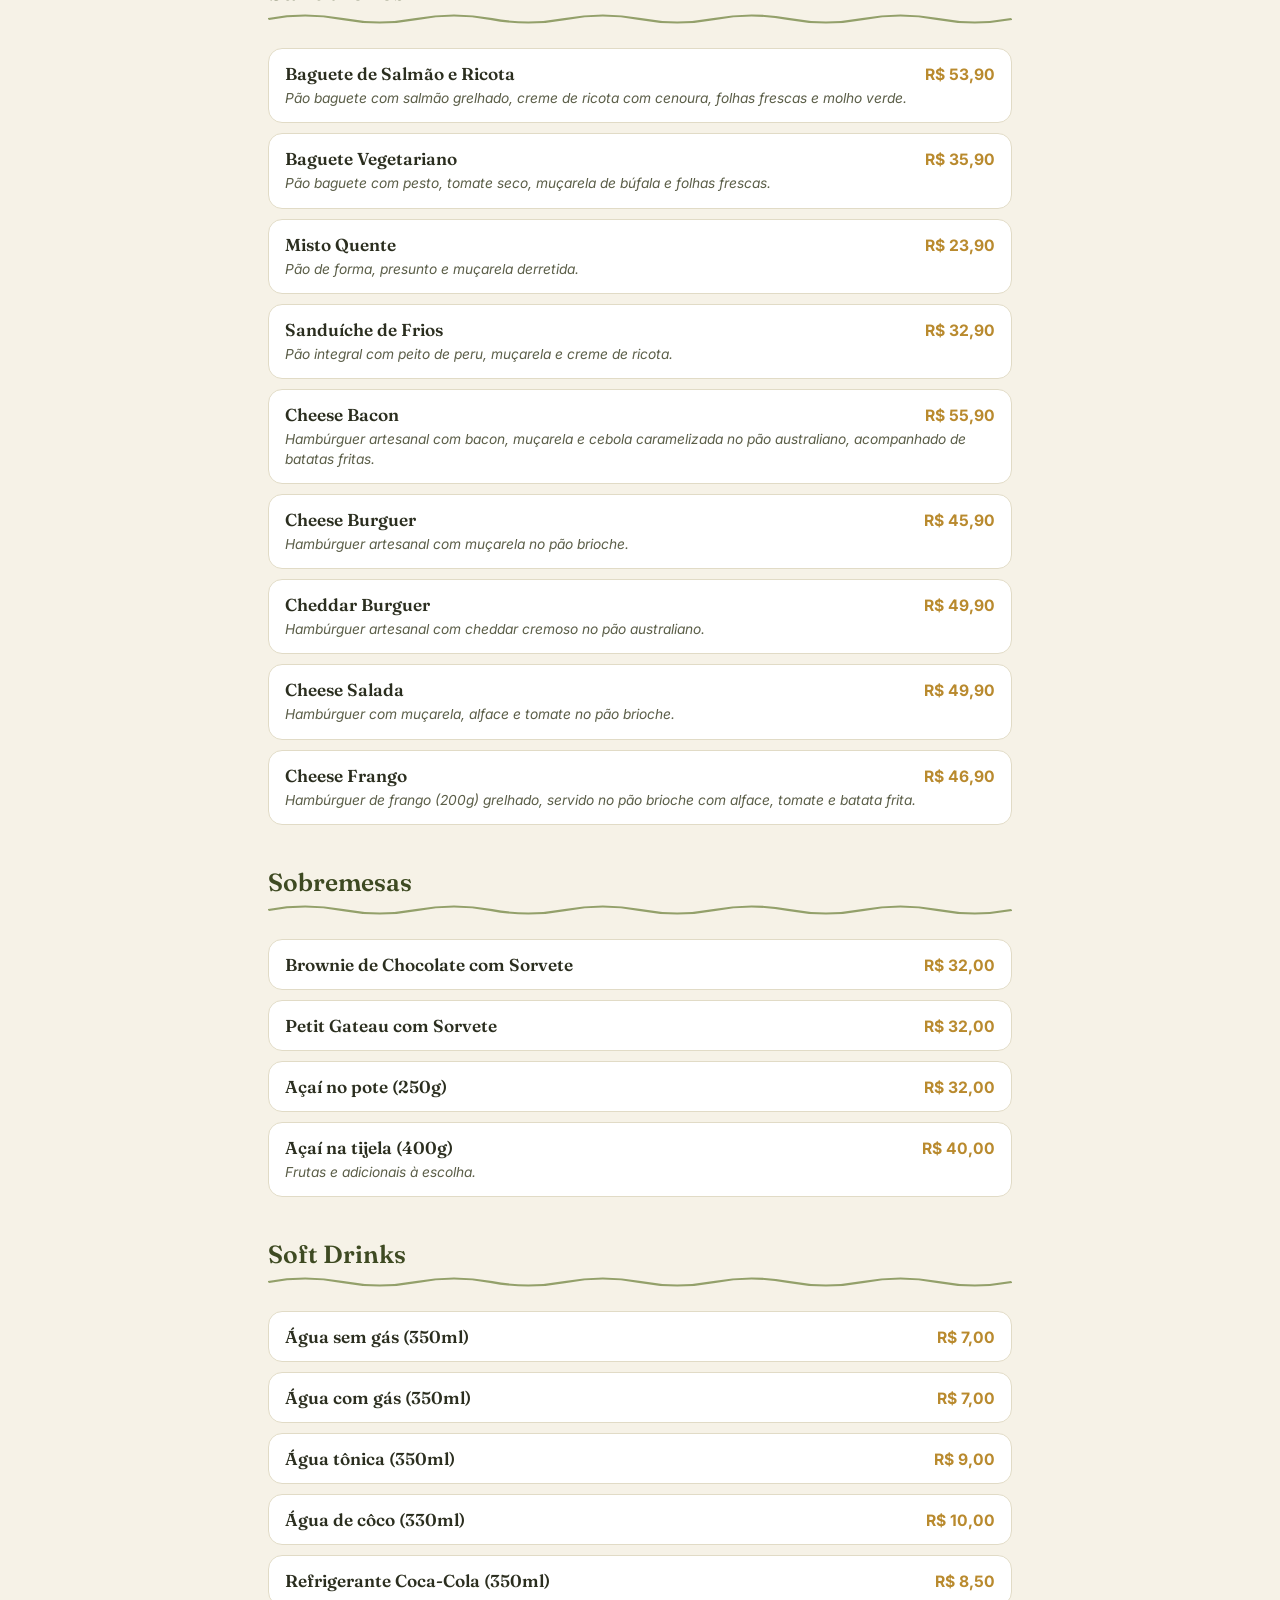
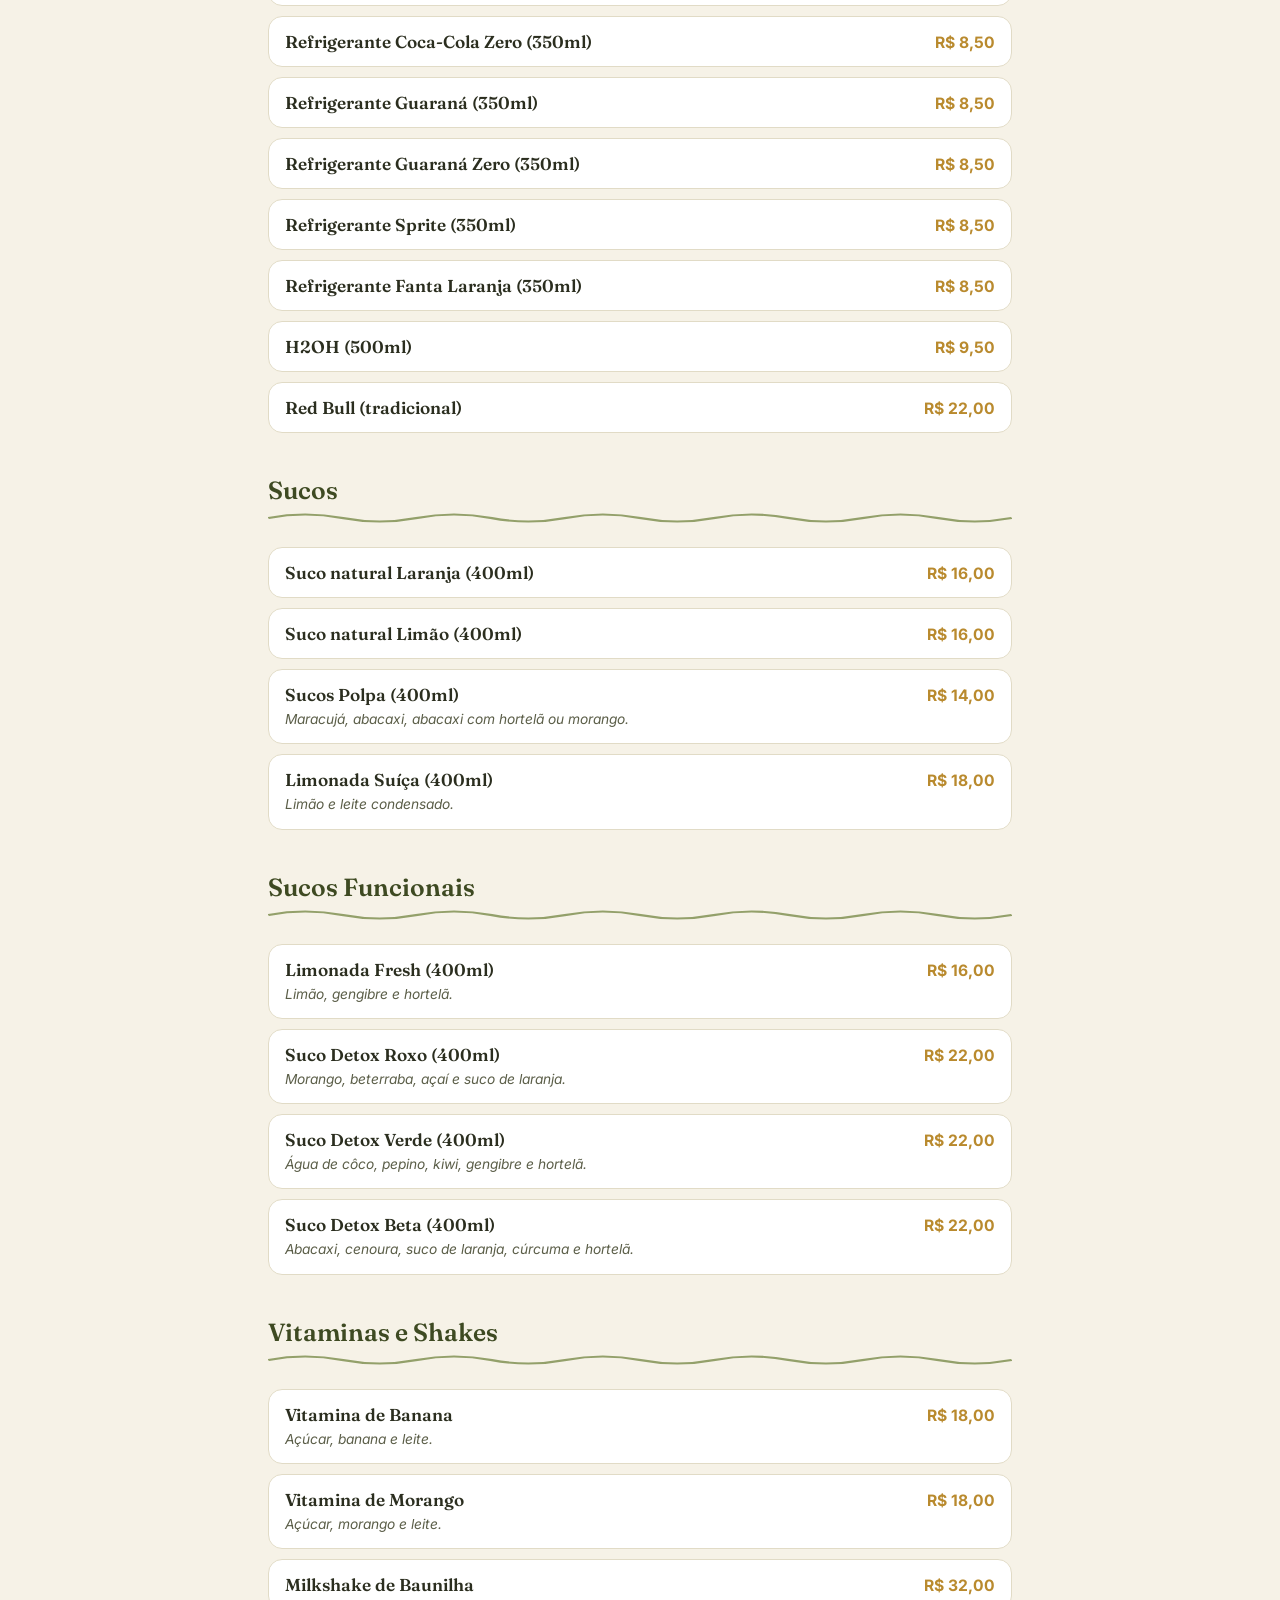
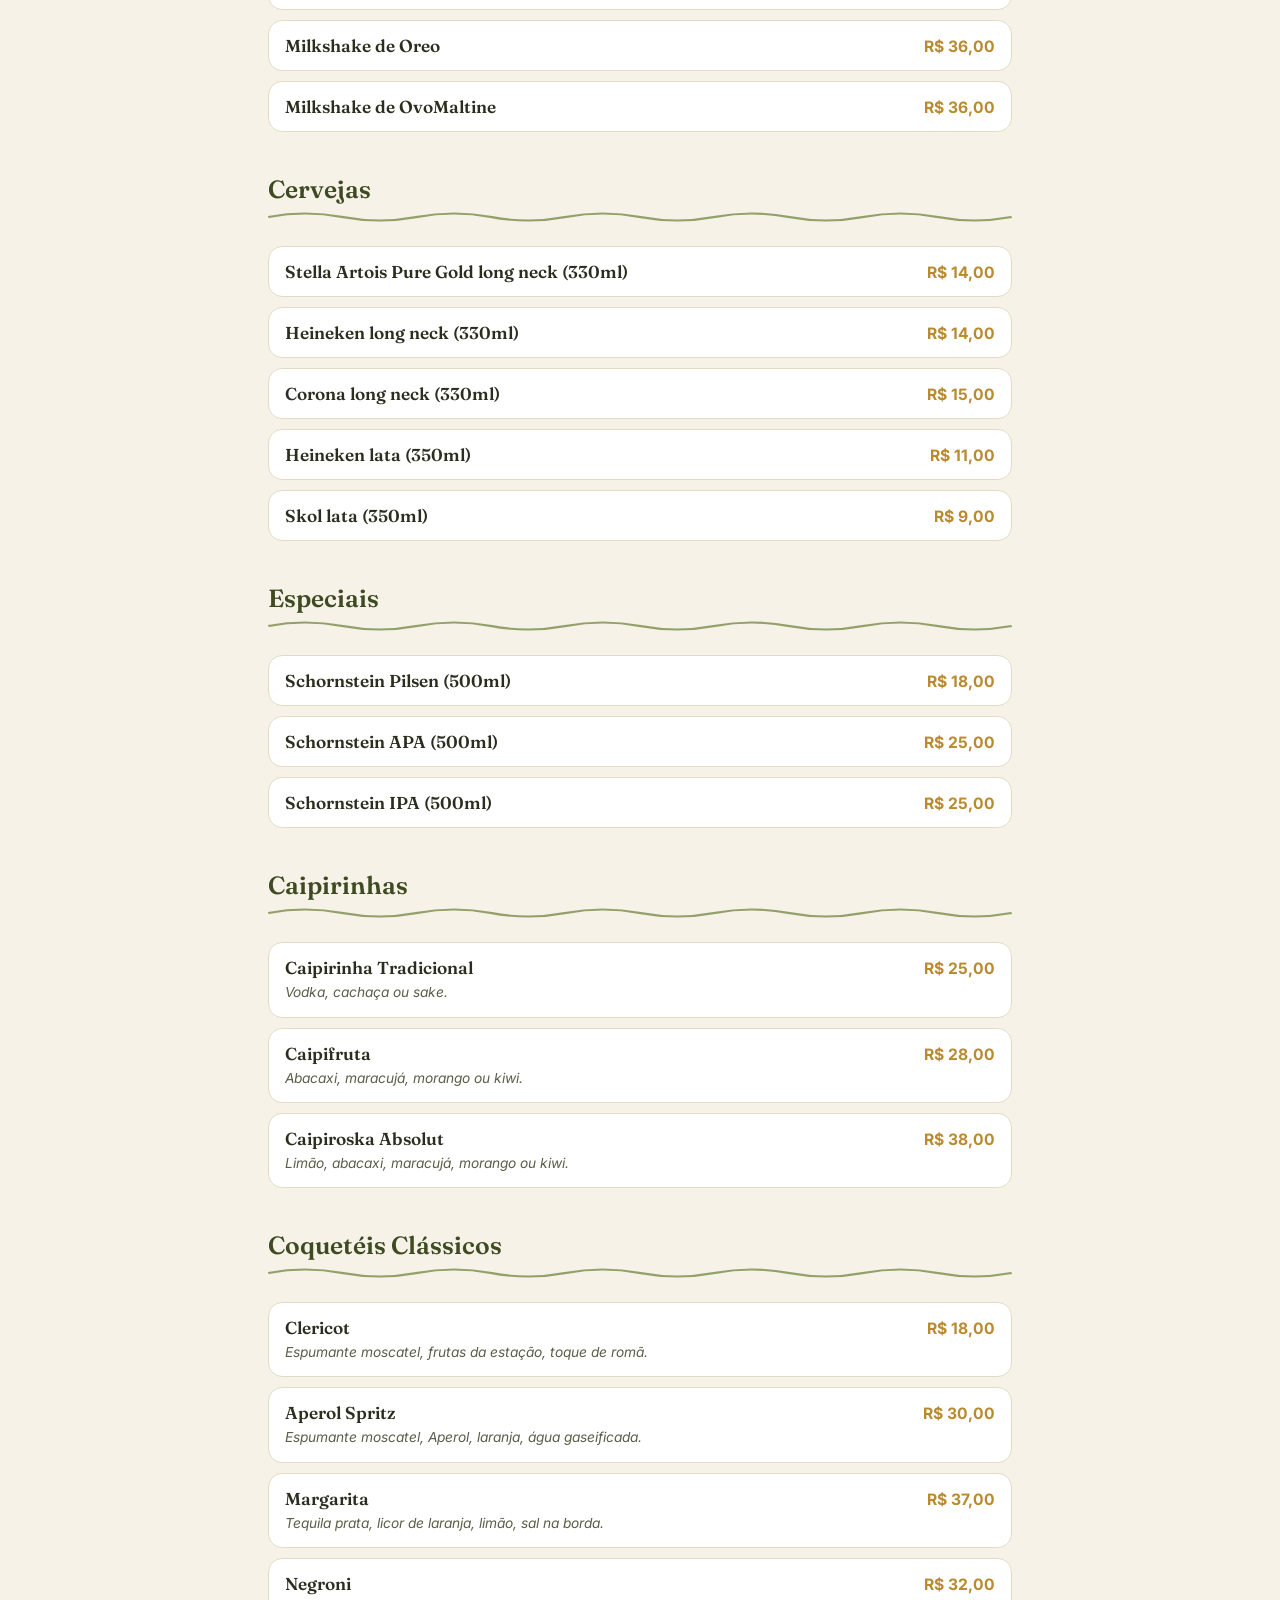
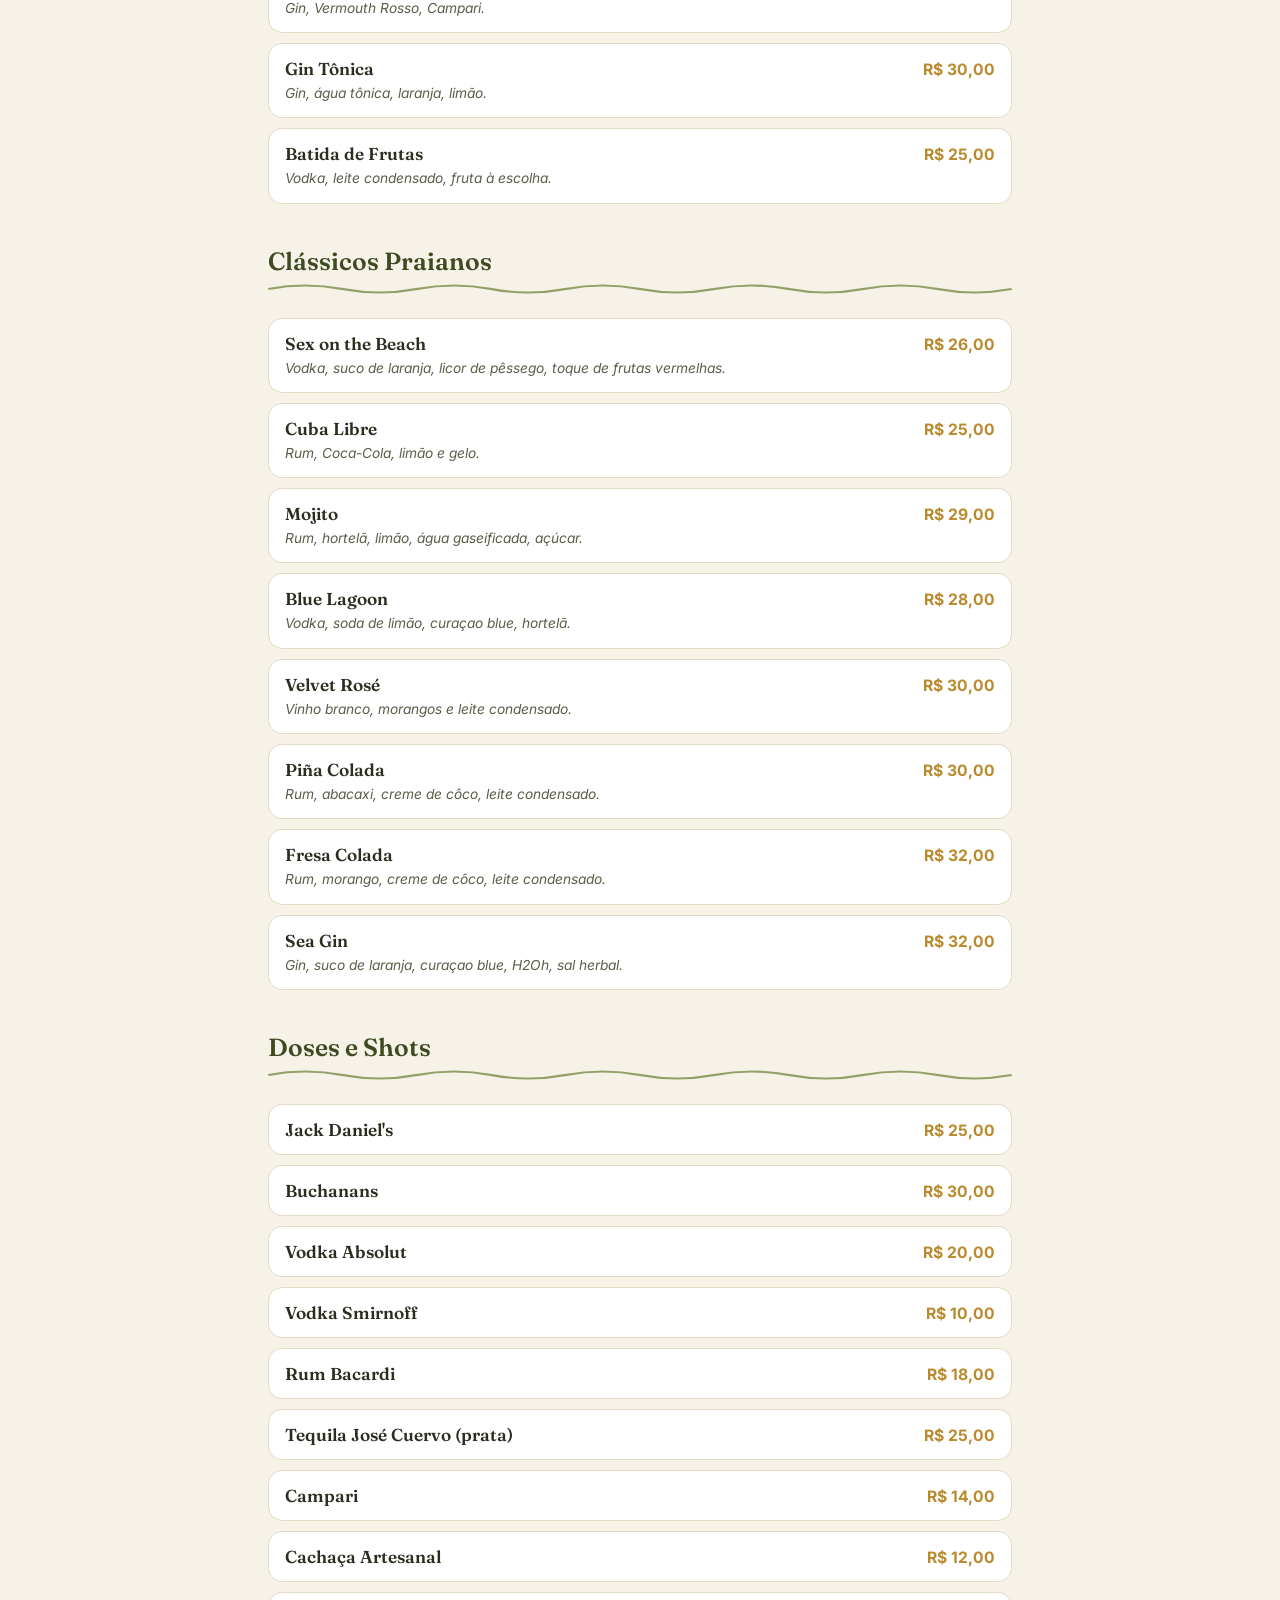
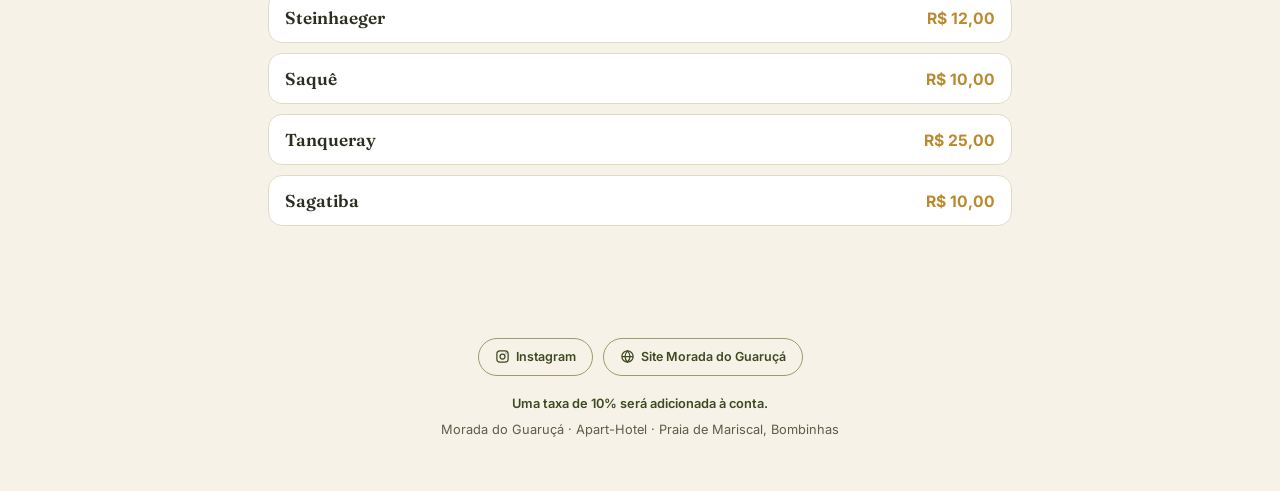
==== commit 28606355: "correccion imagen logo en index.html" ====
--- a/index.html
+++ b/index.html
@@ -164,7 +164,7 @@
 <header>
   <div class="header-top">
     <div class="brand">
-      <img src="images/nombre-de-tu-archivo.png" alt="Logo de mi menú">
+      <img src="images/logo-1.png" alt="Logo de mi menú">
       <div class="brand-text">
         <span>Praia de Mariscal · Bombinhas</span>
       </div>
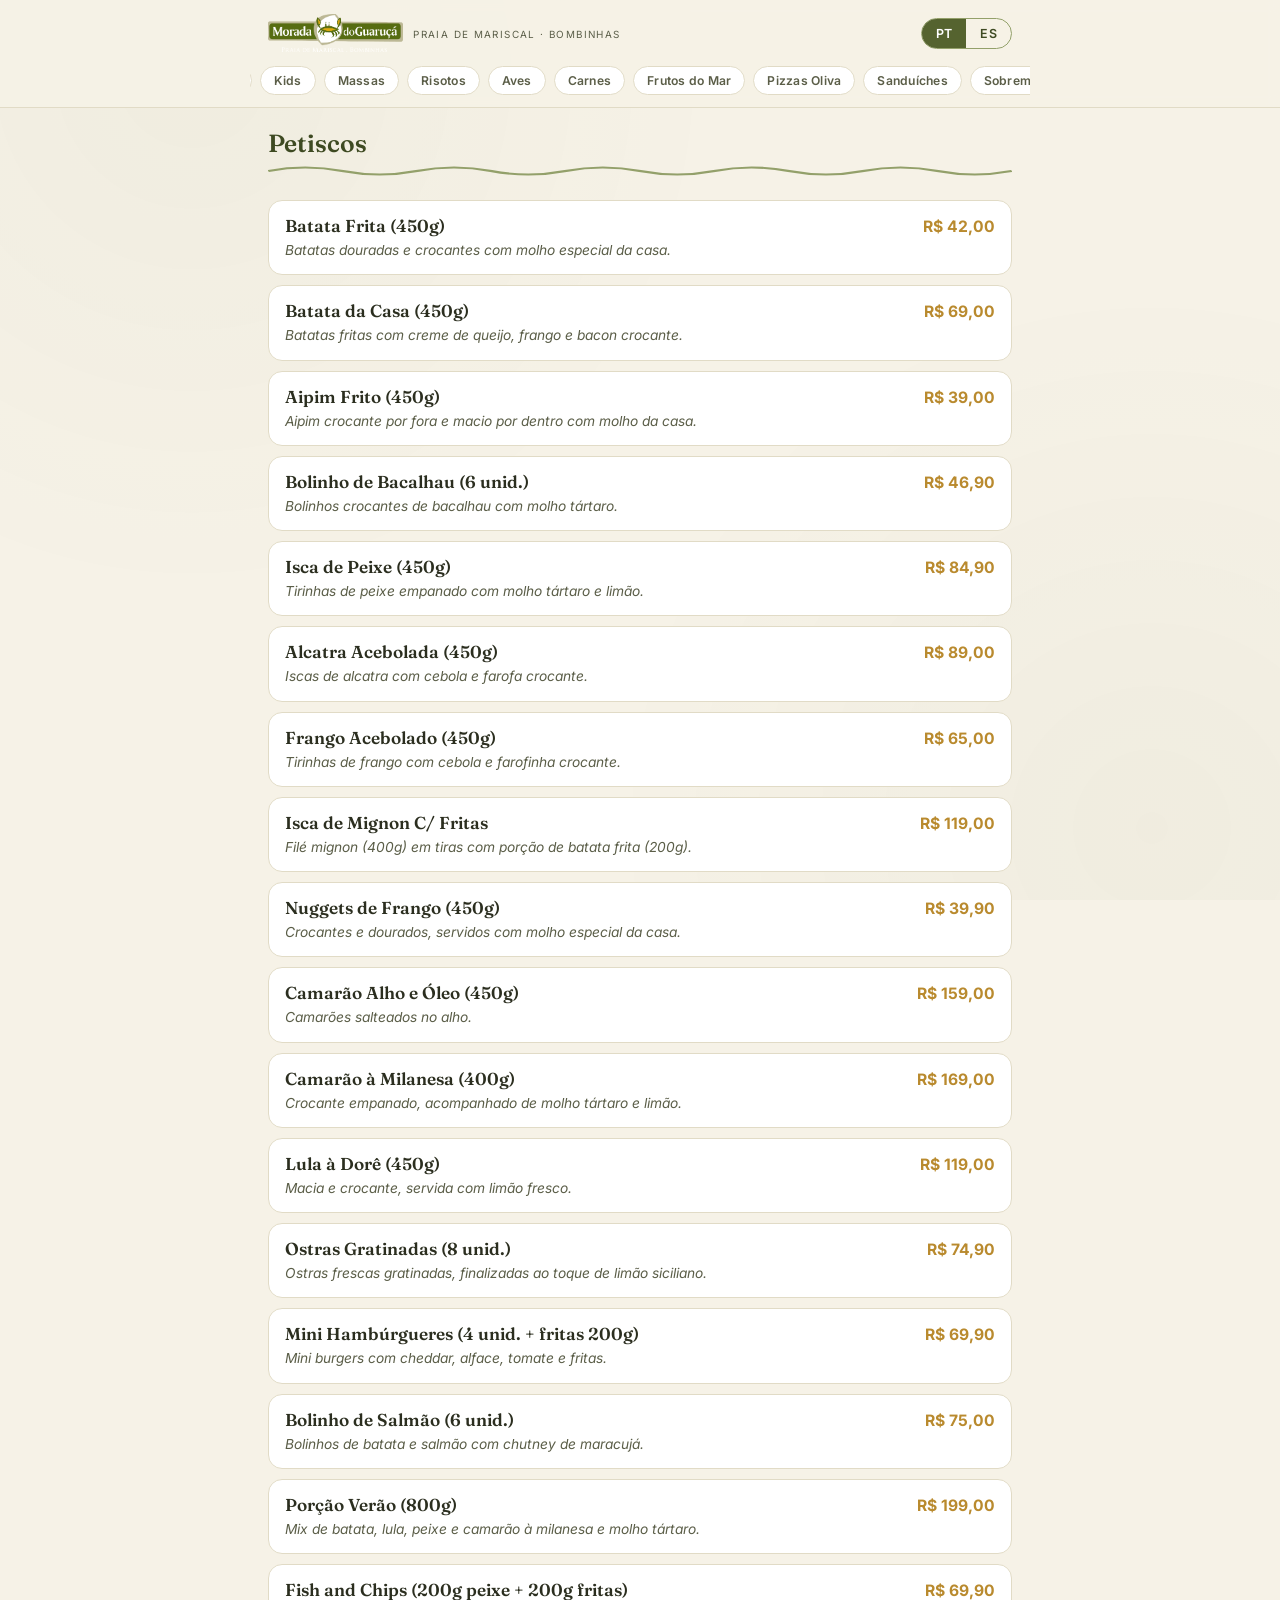
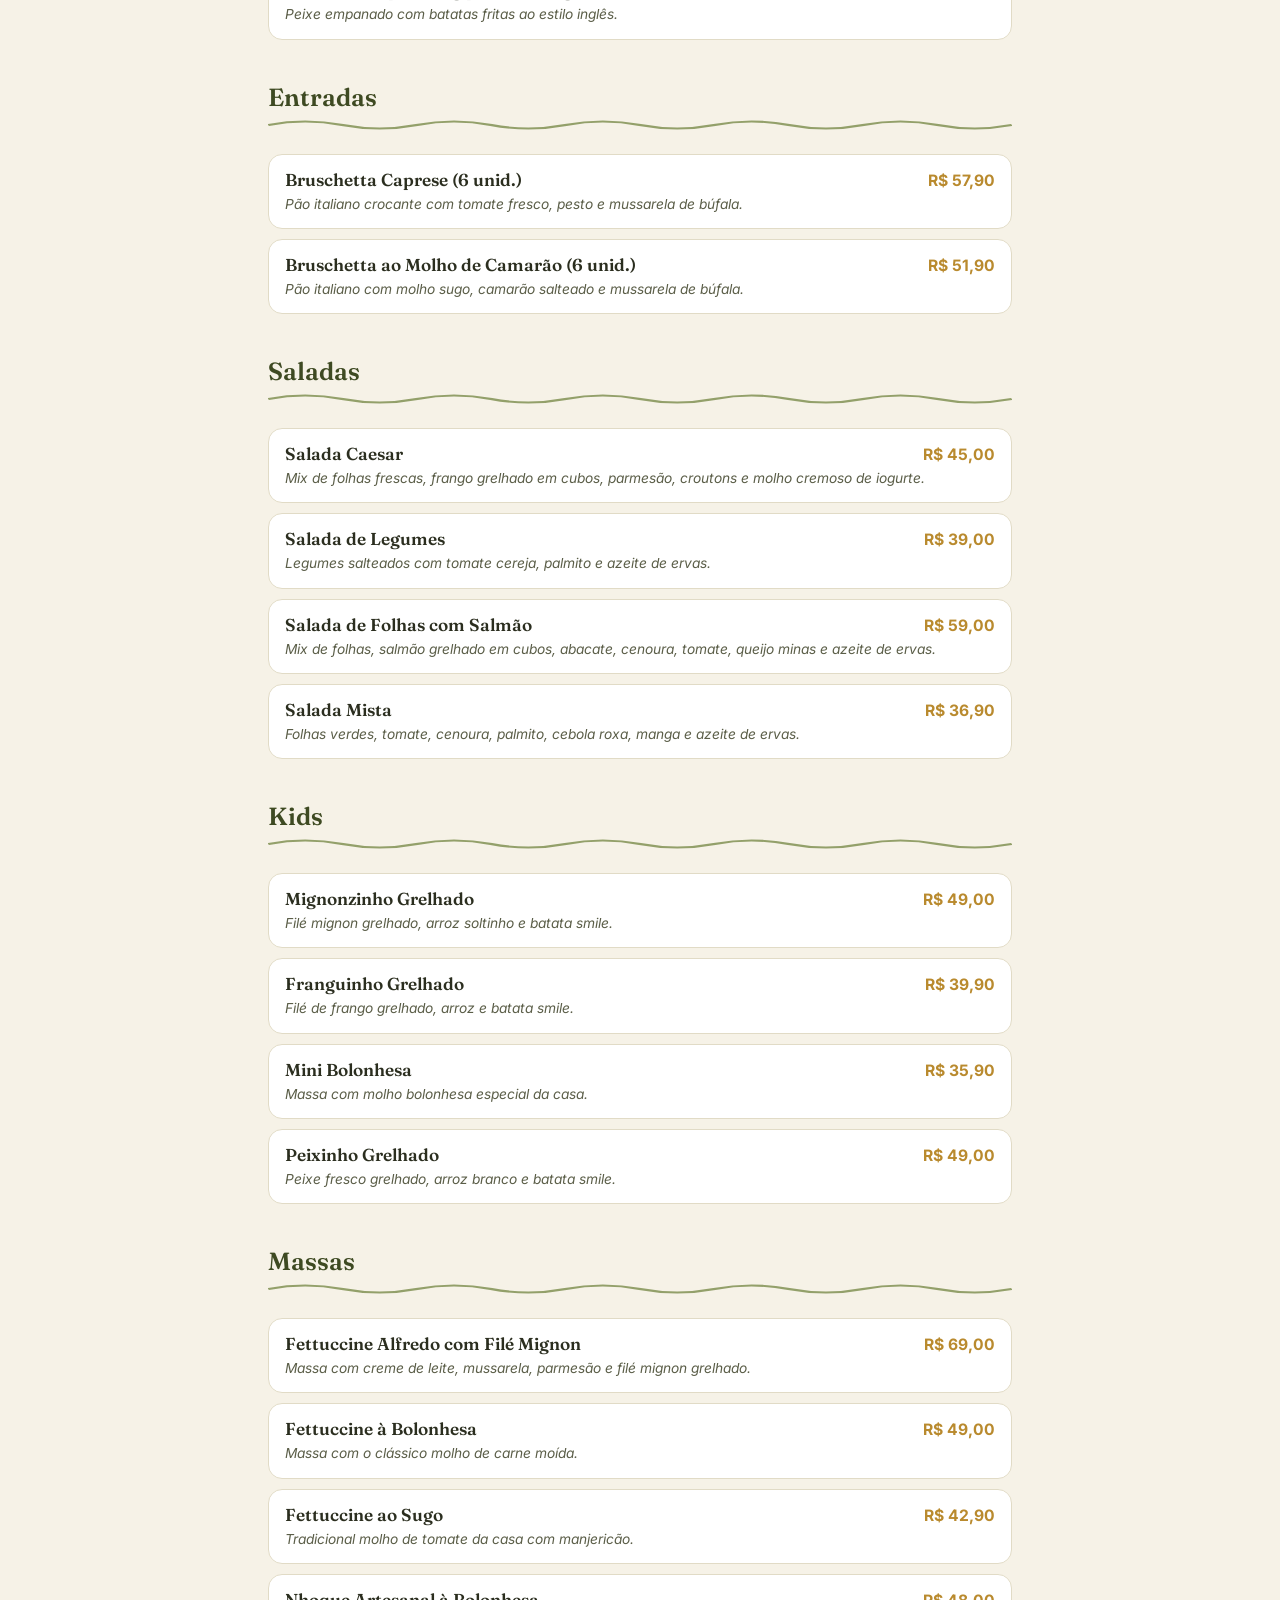
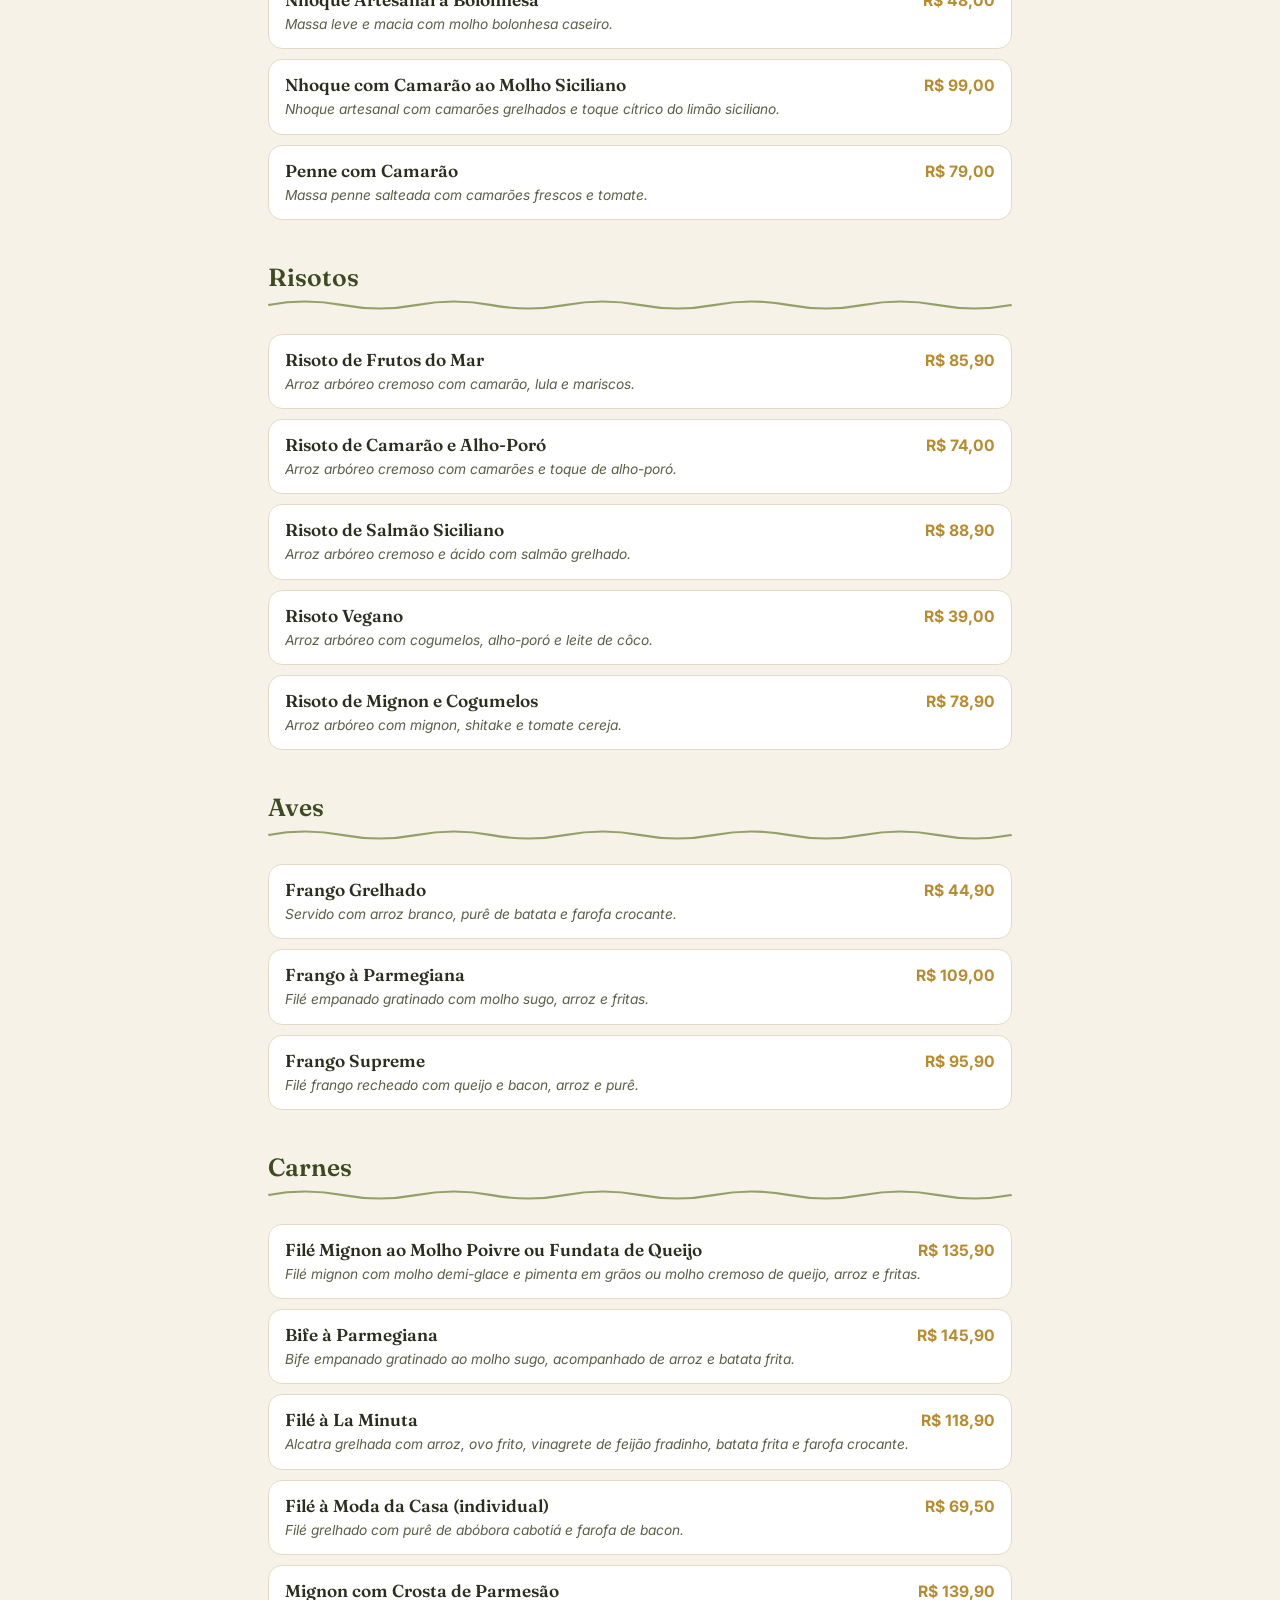
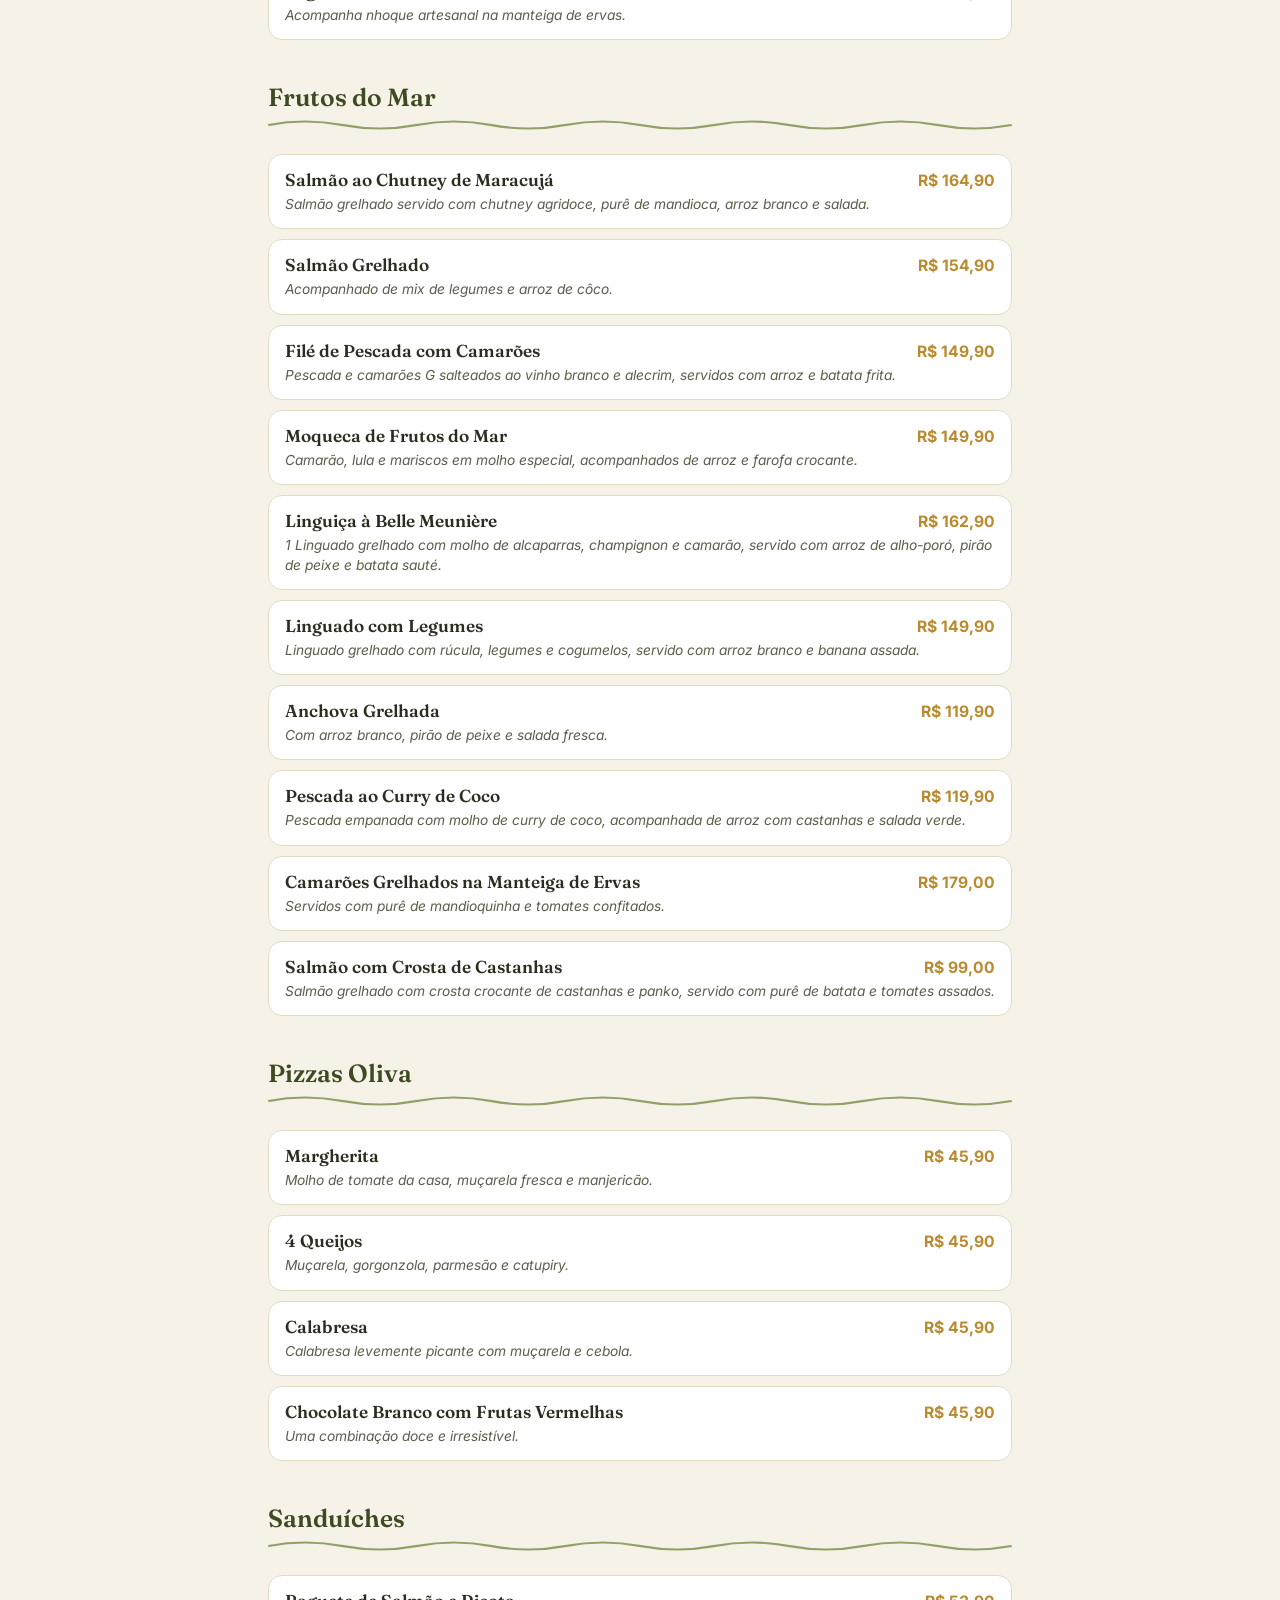
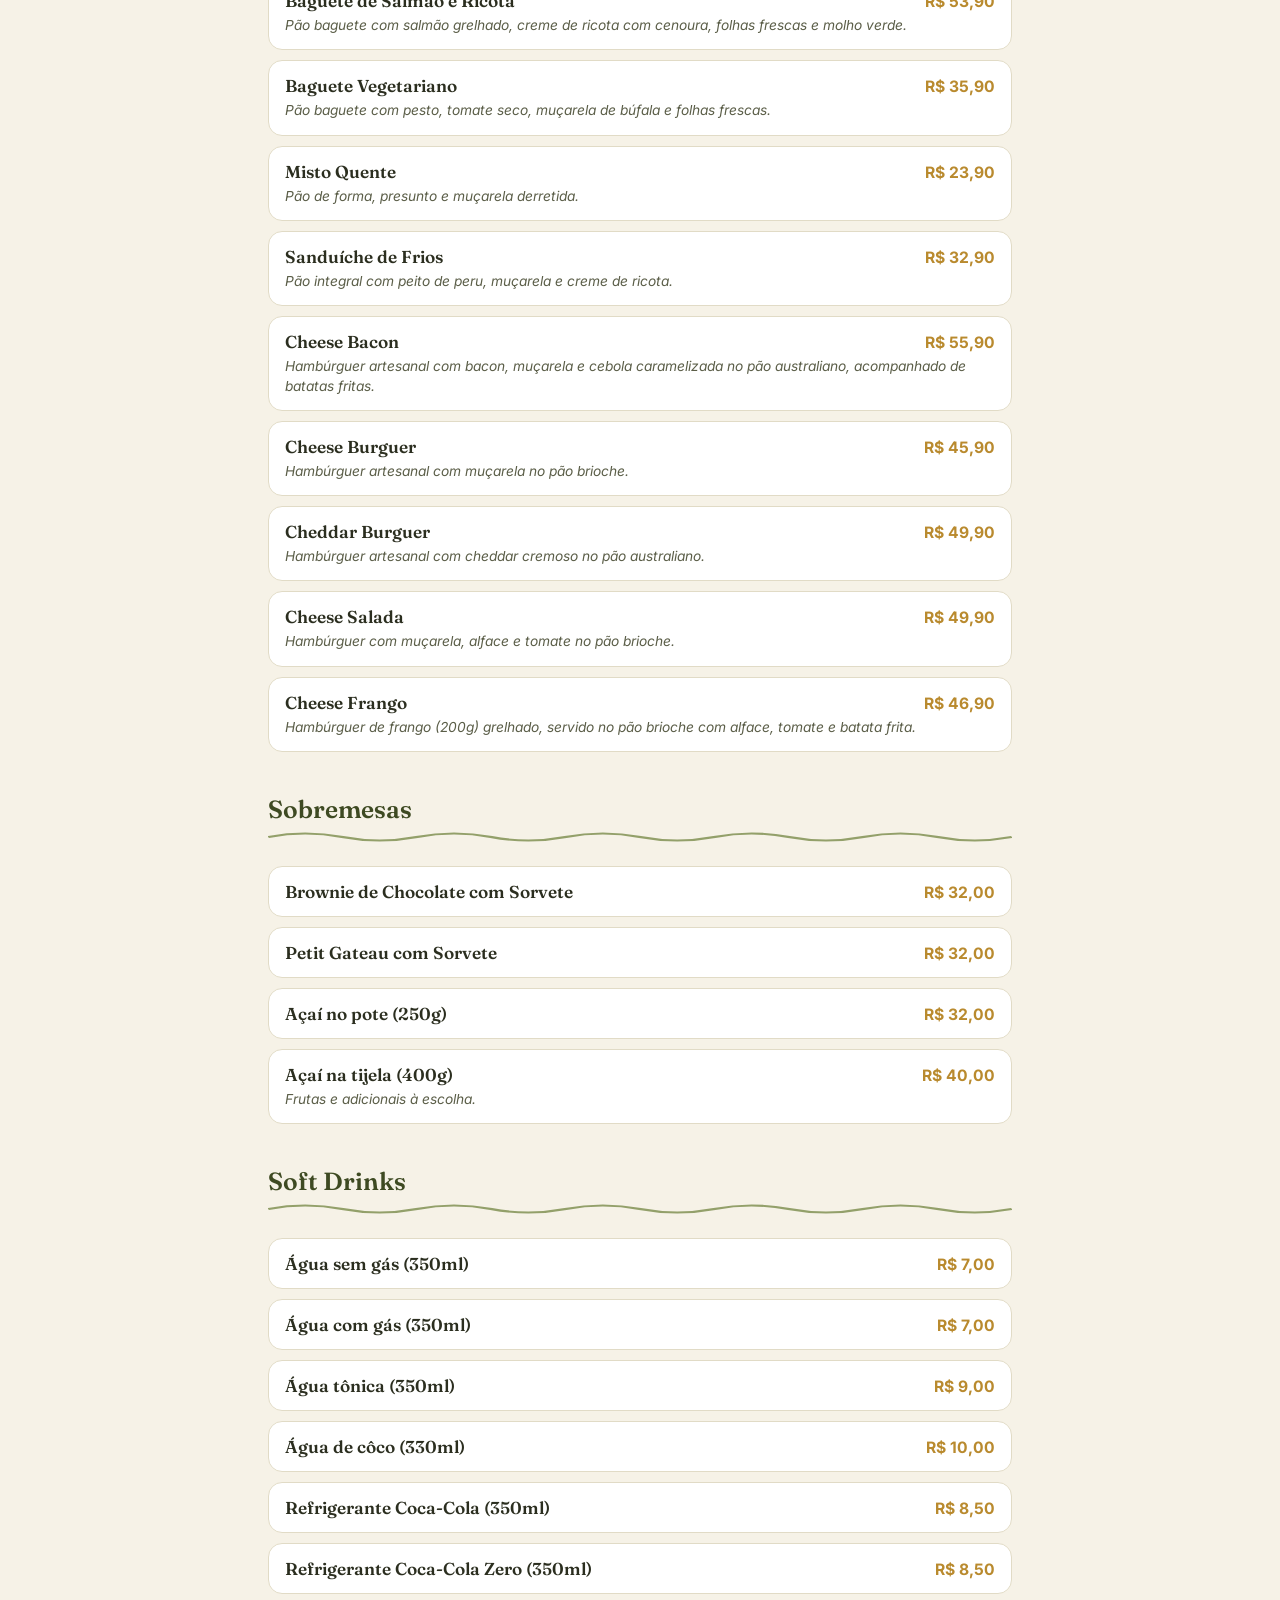
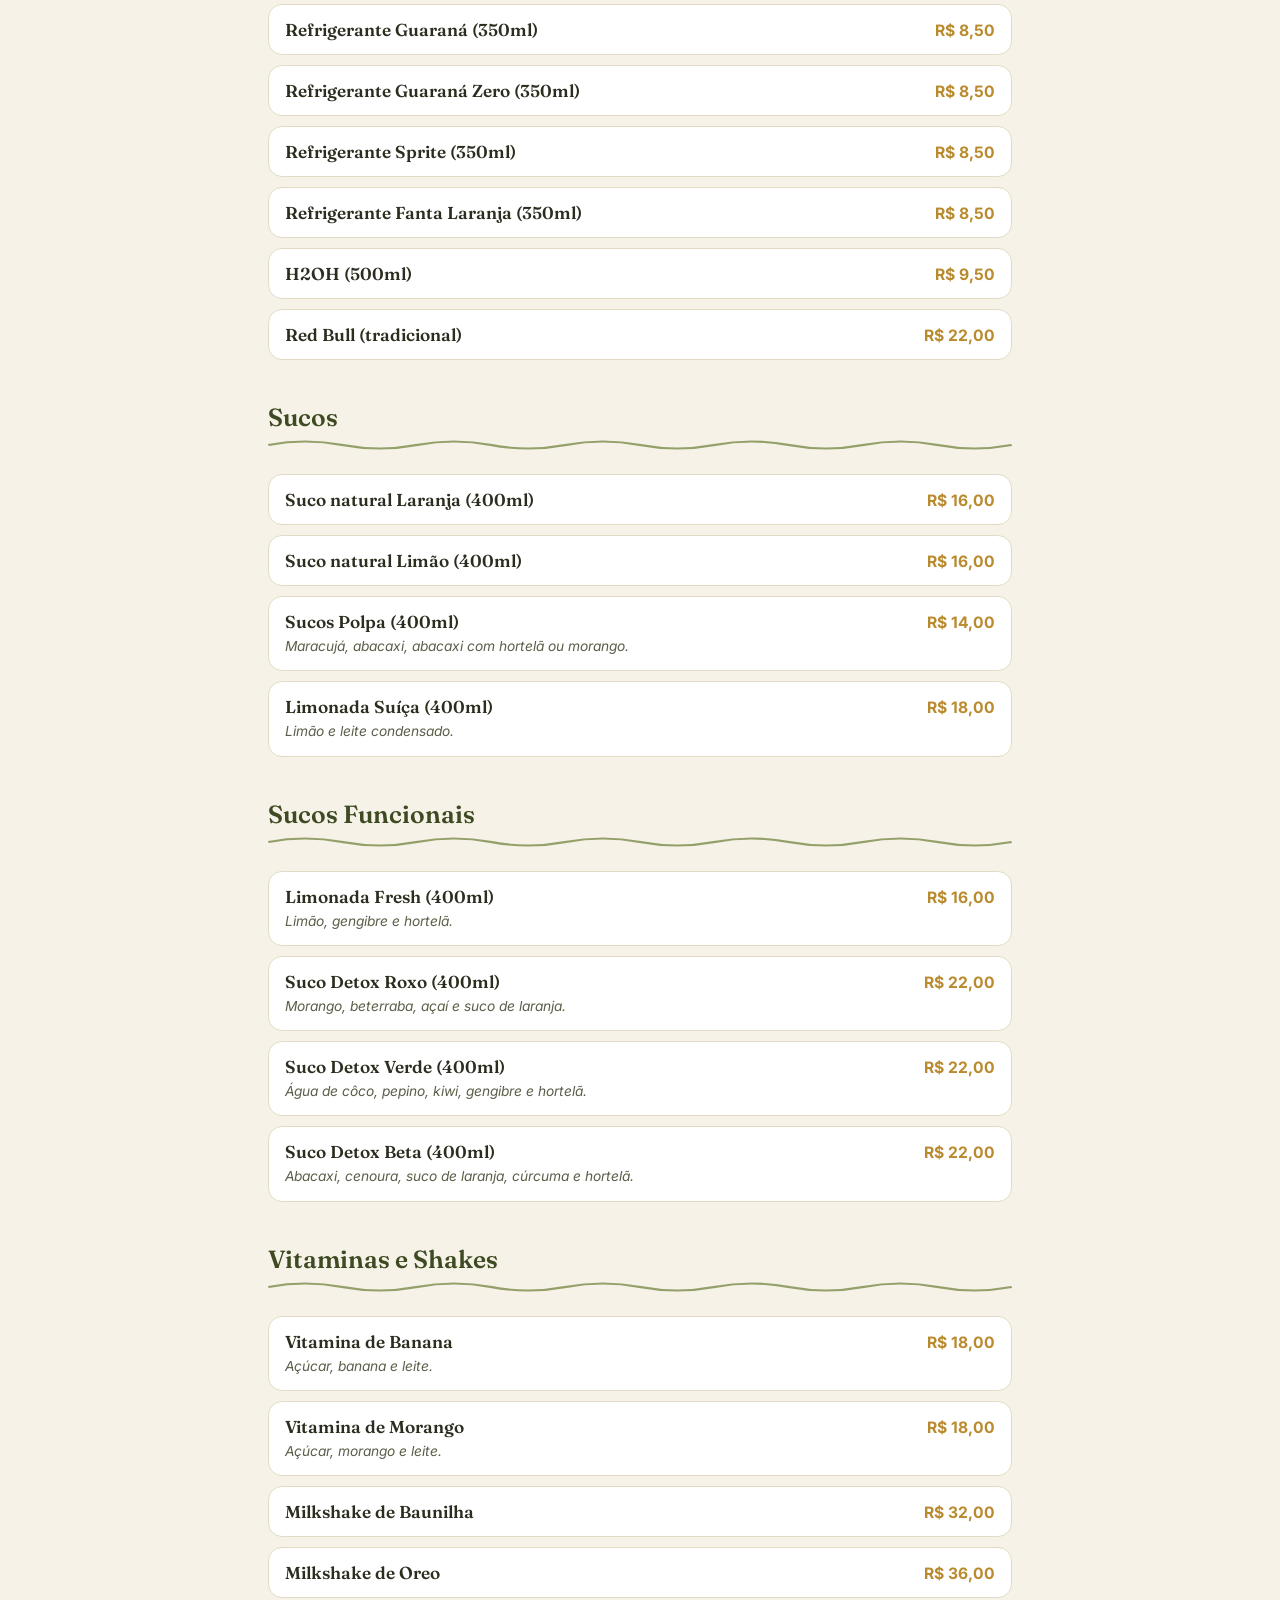
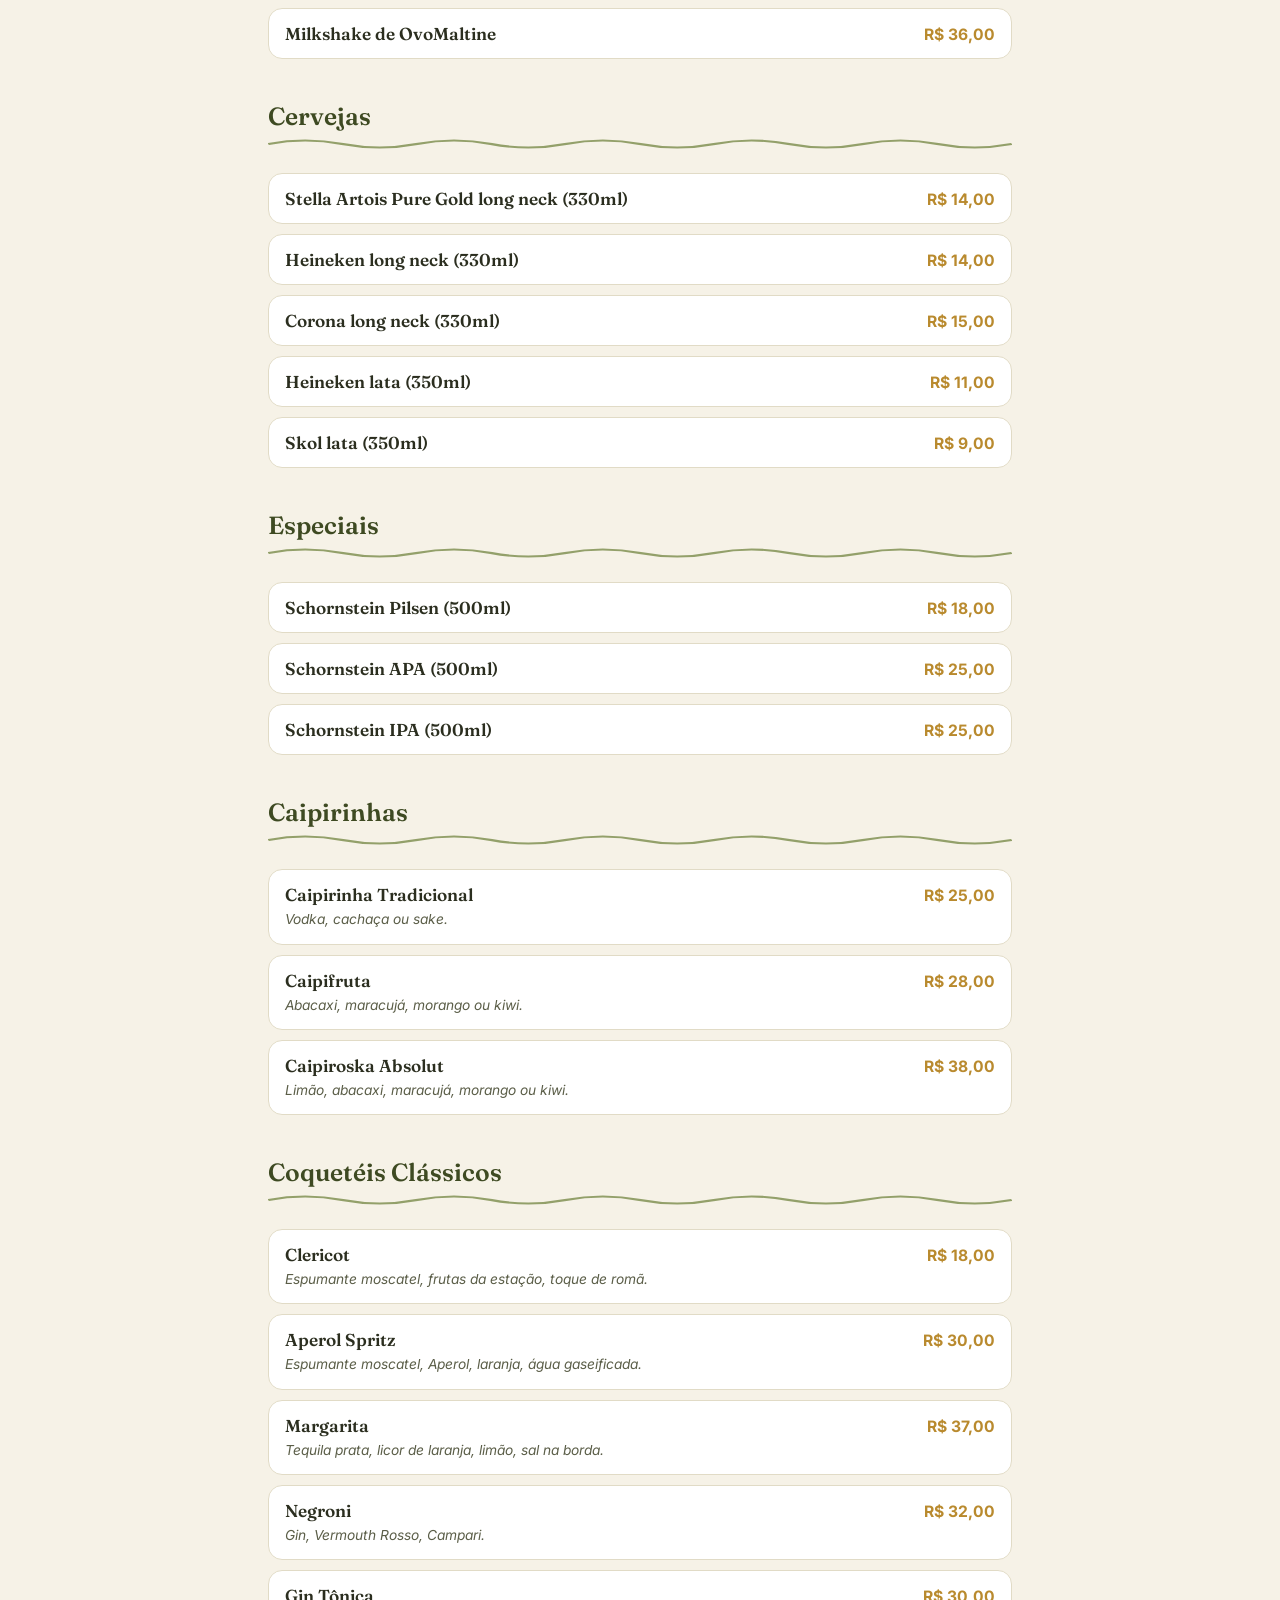
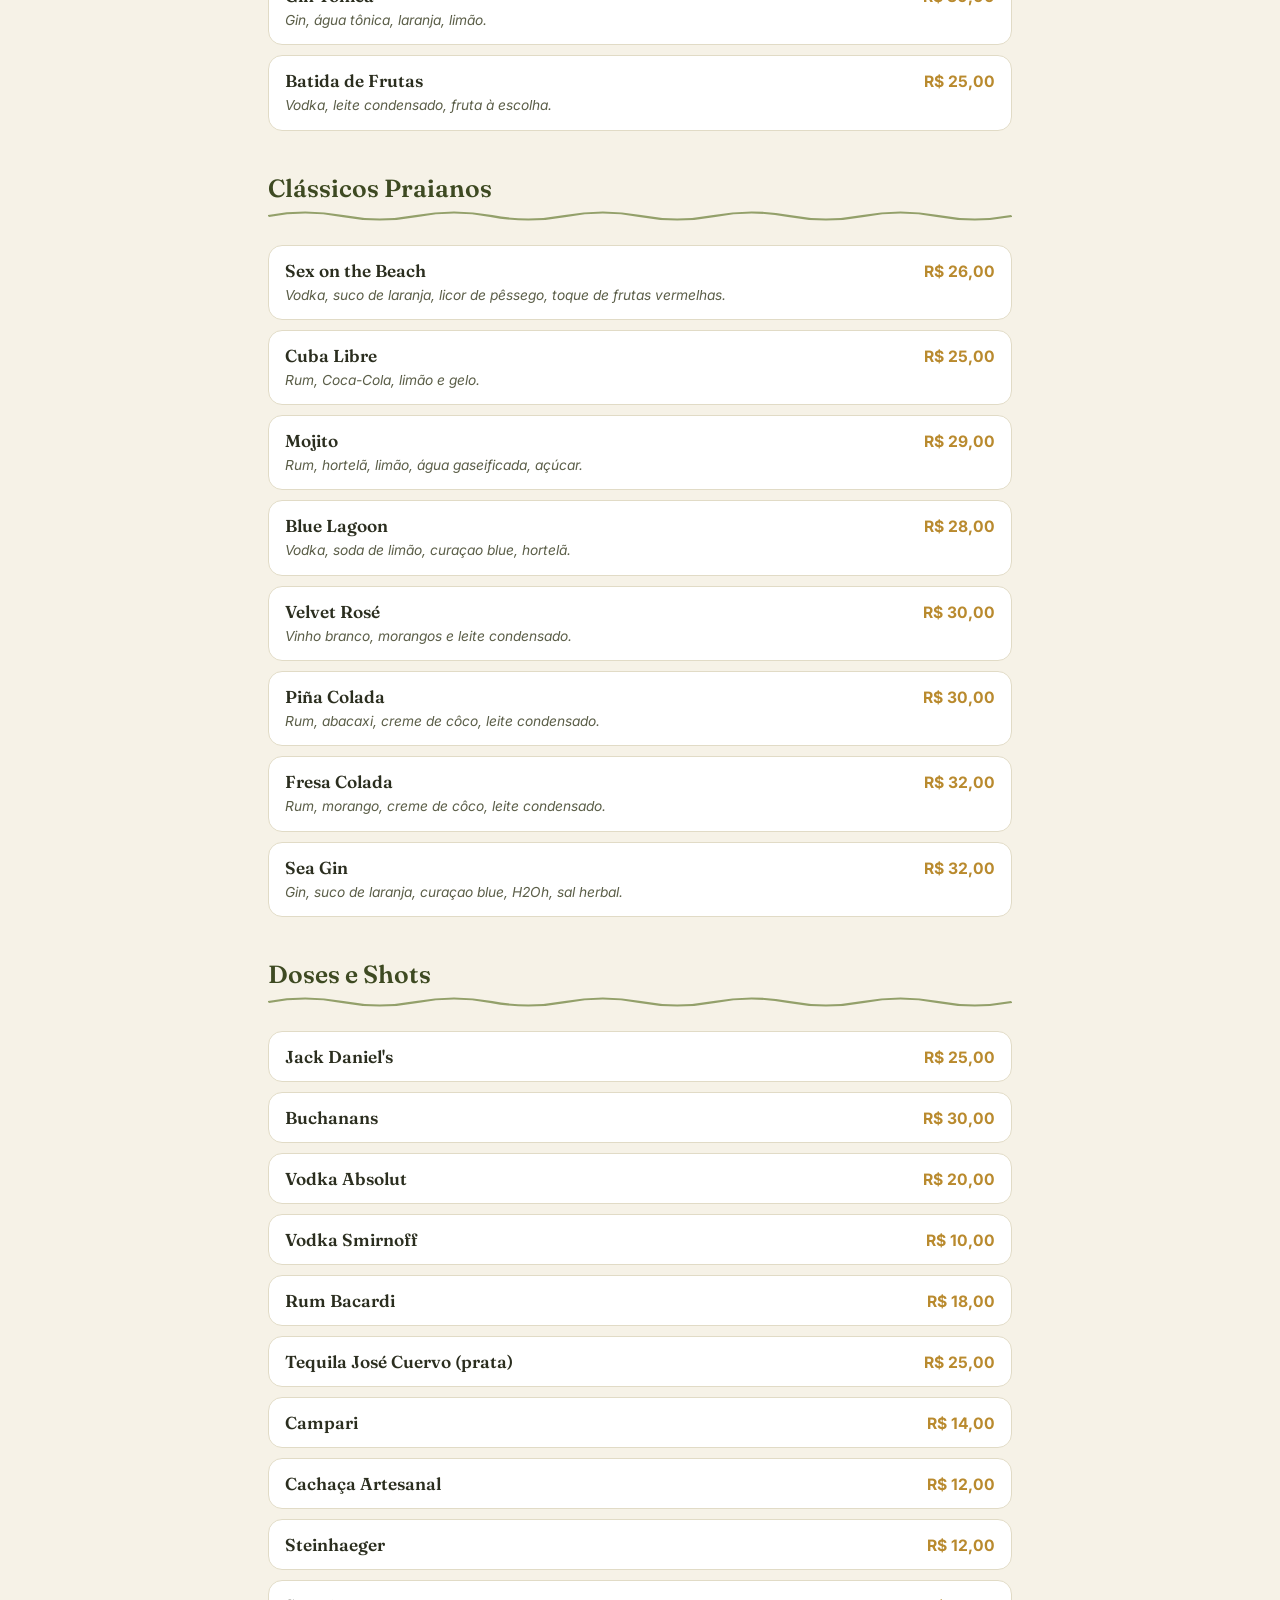
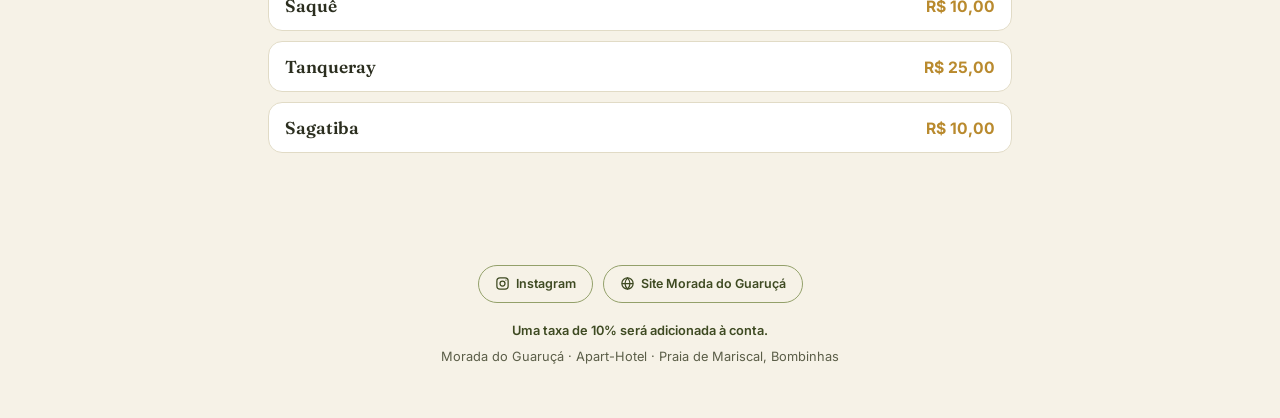
==== commit 7d7503a5: "class "logo" corregido" ====
--- a/index.html
+++ b/index.html
@@ -164,7 +164,7 @@
 <header>
   <div class="header-top">
     <div class="brand">
-      <img src="images/logo-1.png" alt="Logo de mi menú">
+      <img class="logo" src="images/logo-1.png" alt="Logo de mi menú">
       <div class="brand-text">
         <span>Praia de Mariscal · Bombinhas</span>
       </div>
